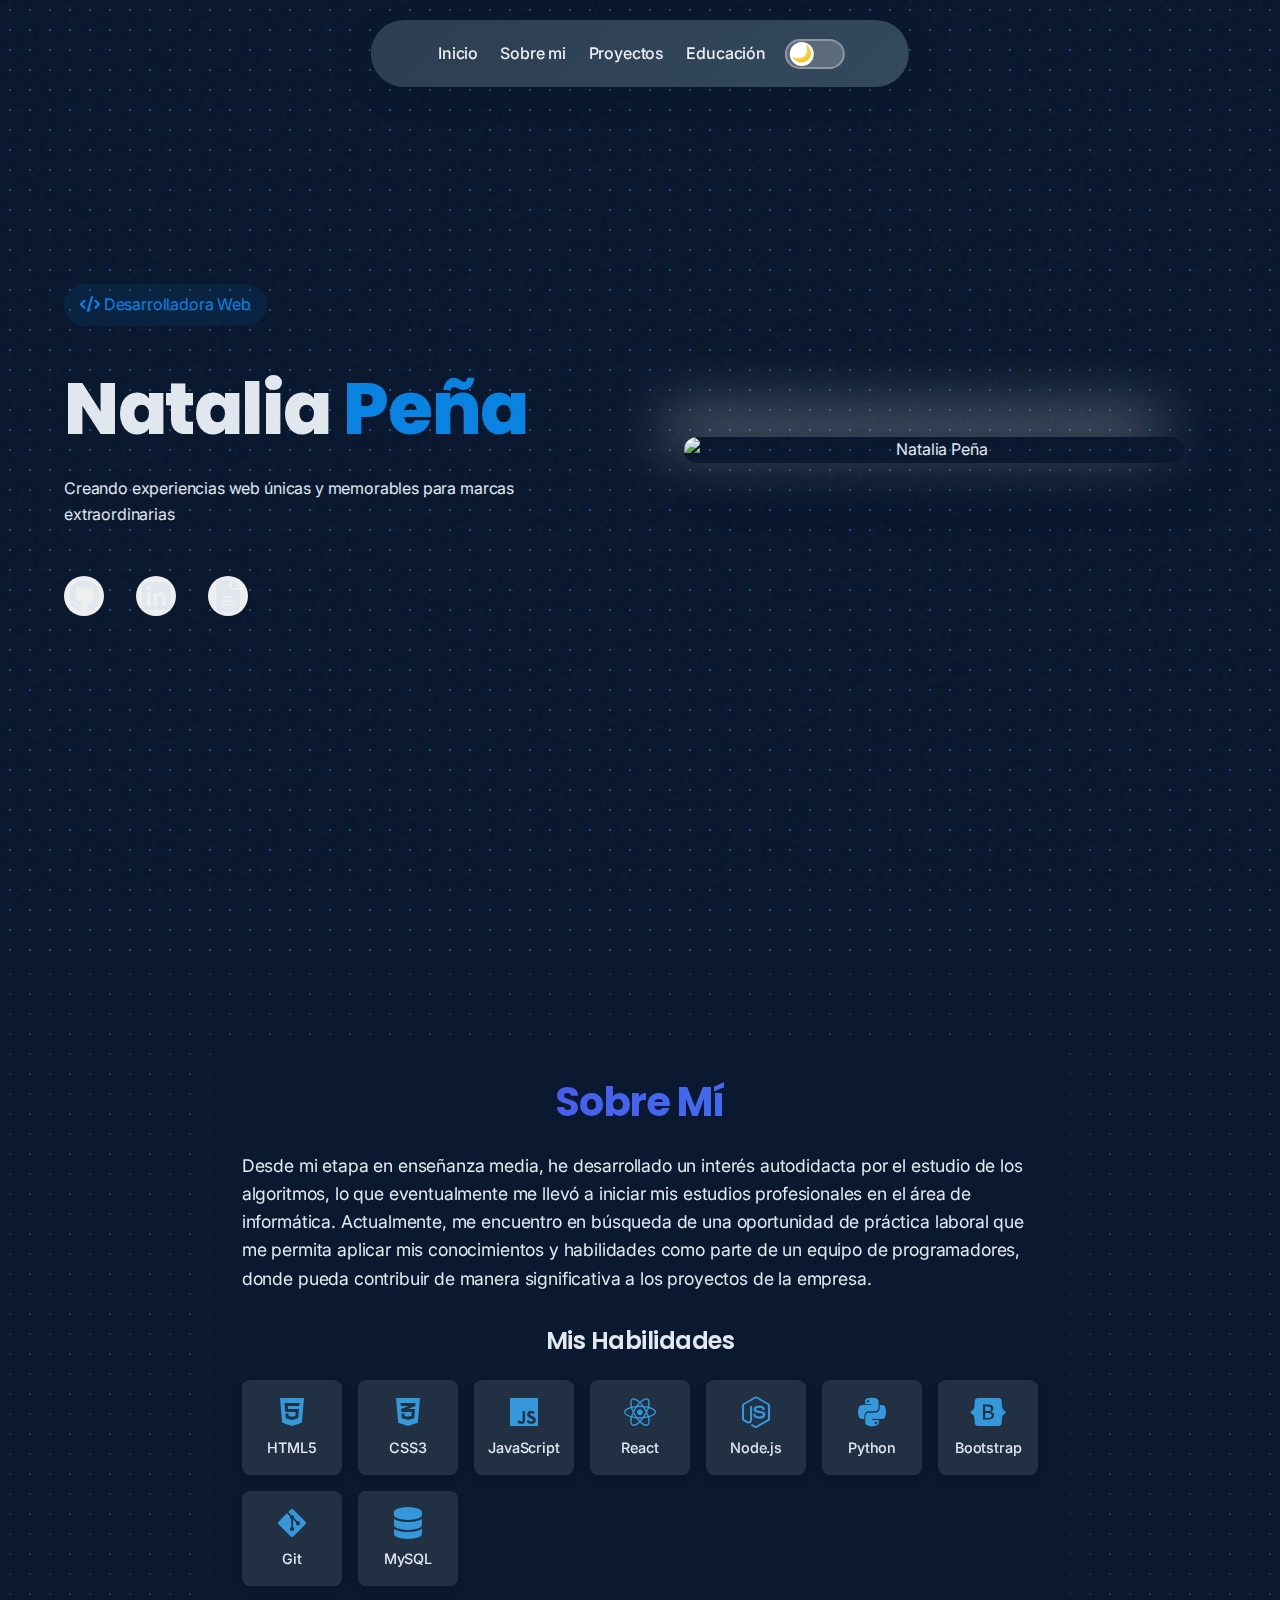
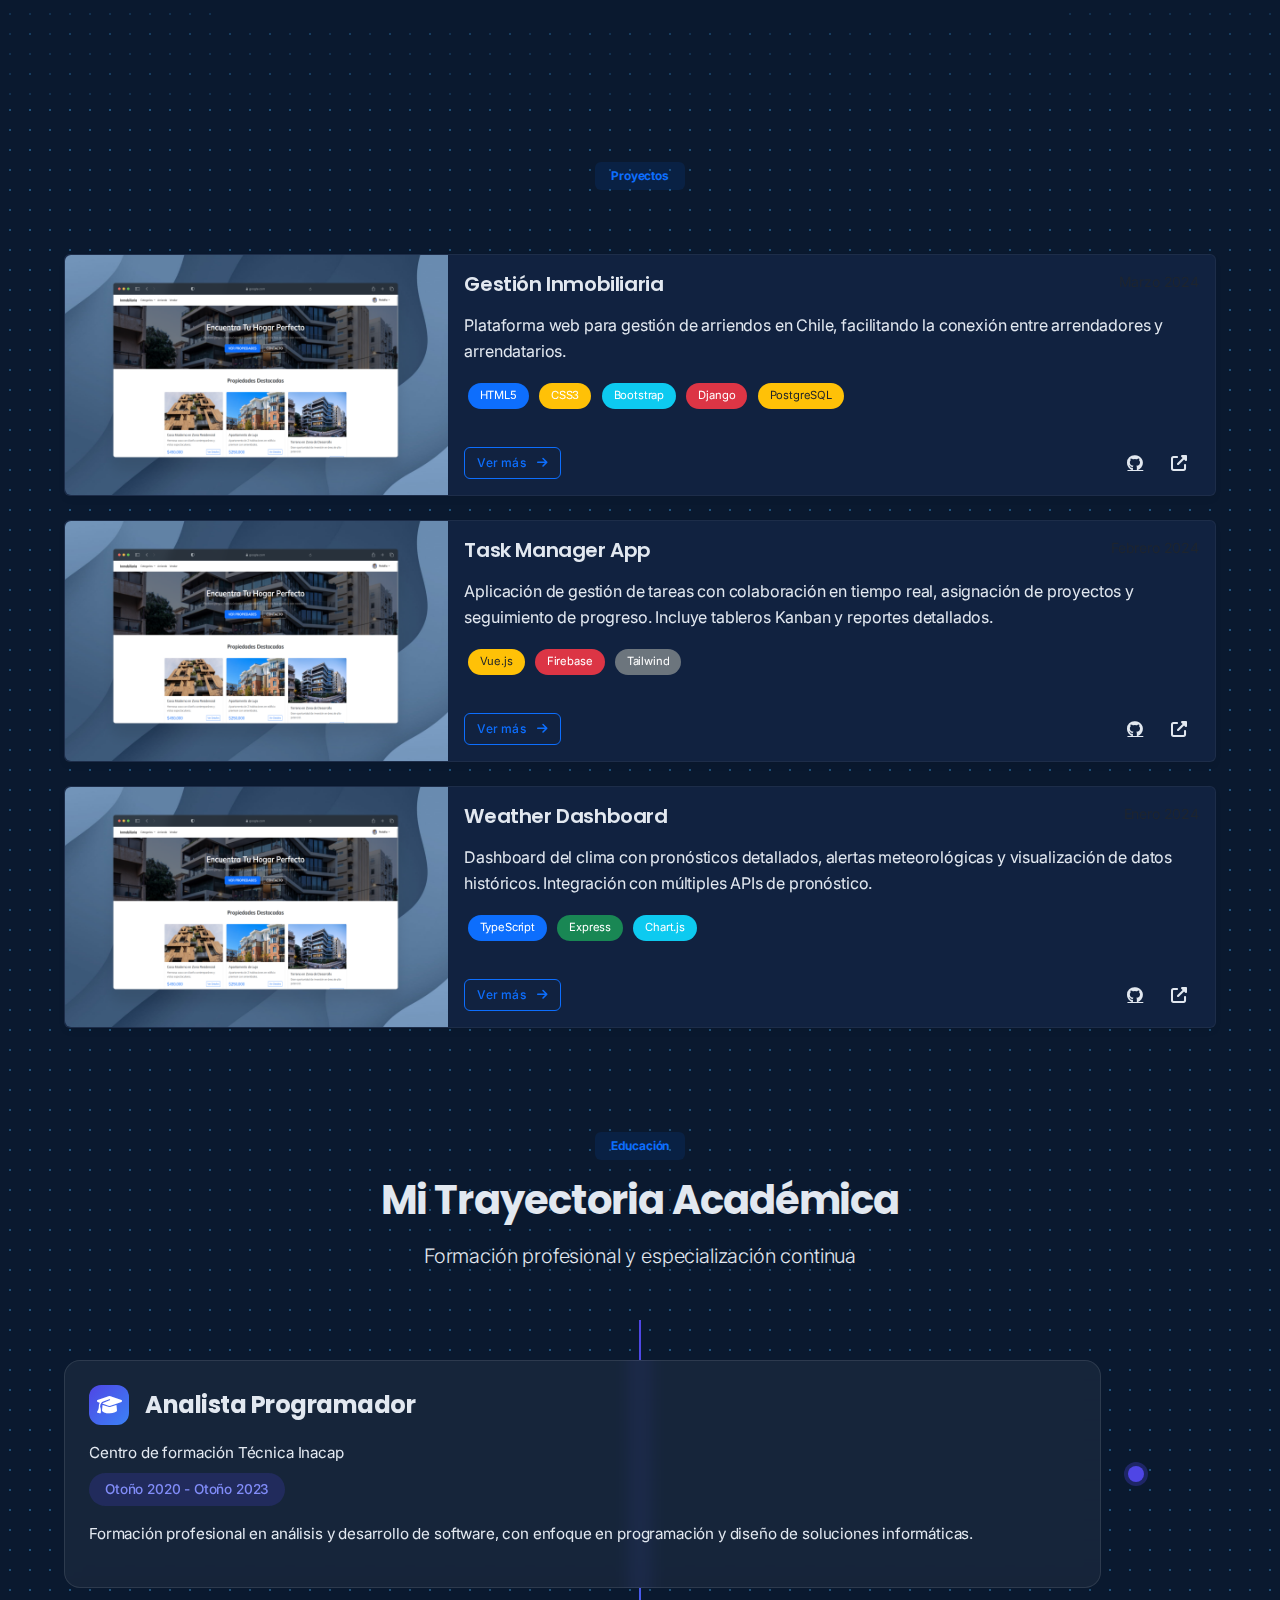
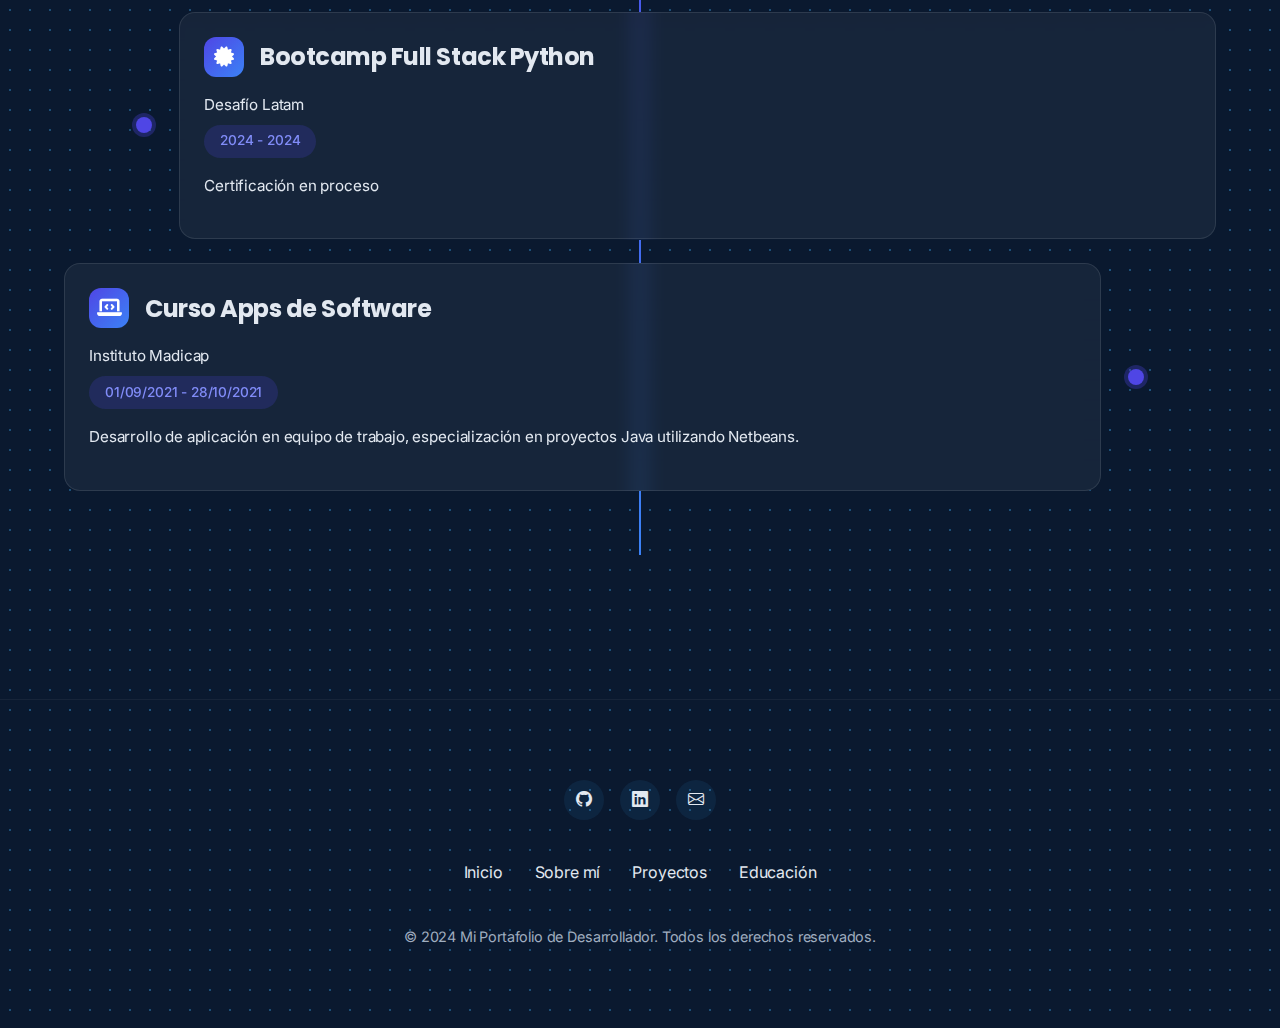
==== index.html @ f28cf413 "cambiando url images para github pages" ====
<!DOCTYPE html>
<html lang="es">

<head>
    <meta charset="UTF-8">
    <meta name="viewport" content="width=device-width, initial-scale=1.0">
    <title>Natalia Peña</title>
    <!-- Bootstrap CSS -->
    <link href="https://cdn.jsdelivr.net/npm/bootstrap@5.3.0/dist/css/bootstrap.min.css" rel="stylesheet">
    <!-- Bootstrap CSS -->
    <link href="https://cdn.jsdelivr.net/npm/bootstrap@5.3.0/dist/css/bootstrap.min.css" rel="stylesheet">
    <!-- Custom Fonts -->
    <link
        href="https://fonts.googleapis.com/css2?family=Mulish:wght@400;600;700&family=Newsreader:wght@600&display=swap"
        rel="stylesheet">
    <!-- Font Awesome -->
    <link href="https://cdnjs.cloudflare.com/ajax/libs/font-awesome/6.4.2/css/all.min.css" rel="stylesheet">
    <!-- Bootstrap icons-->
    <link href="https://cdn.jsdelivr.net/npm/bootstrap-icons@1.5.0/font/bootstrap-icons.css" rel="stylesheet" />
    <!-- Estilos personalizados -->
    <link rel="stylesheet" href="./assets/styles/estilos.css">

</head>

<body class="bg-pattern-1">

    <!-- Desktop Navbar -->
    <nav class="navbar navbar-expand-lg navbar-custom navbar-desktop d-none d-lg-block">
        <div class="container">
            <!-- <a class="navbar-brand" href="#">Mi Portafeeeolio</a> -->
            <button class="navbar-toggler" type="button" data-bs-toggle="collapse" data-bs-target="#navbarNav">
                <span class="navbar-toggler-icon"></span>
            </button>
            <div class="collapse navbar-collapse" id="navbarNav">
                <ul class="navbar-nav me-auto">
                    <li class="nav-item">
                        <a class="nav-link" href="#home">Inicio</a>
                    </li>
                    <li class="nav-item">
                        <a class="nav-link" href="#about">Sobre mi</a>
                    </li>
                    <li class="nav-item">
                        <a class="nav-link" href="#proyectos">Proyectos</a>
                    </li>
                    <li class="nav-item">
                        <a class="nav-link" href="#educacion">Educación</a>
                    </li>
                </ul>
                <label class="switch">
                    <input id="themeToggle" type="checkbox">
                    <span class="slider"></span>
                </label>
            </div>
        </div>
    </nav>

    <!-- Mobile Navbar -->
    <nav class="navbar navbar-expand-lg navbar-custom navbar-mobile d-block d-lg-none fixed-top">
        <div class="container">
            <!-- <a class="navbar-brand " href="#">gati</a> -->
            <button class="navbar-toggler" type="button" data-bs-toggle="collapse" data-bs-target="#mobileNavbarNav">
                <span class="navbar-toggler-icon"></span>
            </button>
            <div class="collapse navbar-collapse" id="mobileNavbarNav">
                <ul class="navbar-nav">
                    <li class="nav-item">
                        <a class="nav-link" href="#home">Inicio</a>
                    </li>
                    <li class="nav-item">
                        <a class="nav-link" href="#about">Sobre mi</a>
                    </li>
                    <li class="nav-item">
                        <a class="nav-link" href="#proyectos">Proyectos</a>
                    </li>
                    <li class="nav-item">
                        <a class="nav-link" href="#educacion">Educación</a>
                    </li>
                </ul>
                <label class="switch">
                    <input id="mobileThemeToggle" type="checkbox">
                    <span class="slider"></span>
                </label>
            </div>
        </div>
    </nav>

    <!-- Main Content -->
    <!-- <div class="container pt-5"> -->
    <!-- hero section -->
    <section id="home" class="hero-section-desktop d-none d-lg-flex py-section">
        <div class="container px-consistent">
            <div class="row align-items-center">
                <div class="col-lg-6">
                    <div class="content-wrapper-desktop">
                        <span class="hero-badge">
                            <i class="fas fa-code"></i> Desarrolladora Web
                        </span>
                        <h1 class="hero-title-desktop">
                            Natalia <span class="highlight-text">Peña</span>
                        </h1>
                        <p class="hero-subtitle-desktop">
                            Creando experiencias web únicas y memorables para marcas extraordinarias
                        </p>
                        <div class="social-icons-desktop">
                            <a href="https://github.com/StudentNPD" target="_blank" class="social-icon-desktop "
                                title="GitHub">
                                <i class="fab fa-github"></i>
                            </a>
                            <a href="https://www.linkedin.com/in/nataliapenadiaz/" target="_blank"
                                class="social-icon-desktop" title="LinkedIn">
                                <i class="fab fa-linkedin"></i>
                            </a>
                            <a href="#" class="social-icon-desktop" title="Descargar CV">
                                <i class="fas fa-file-alt"></i>
                            </a>
                        </div>
                    </div>
                </div>
                <div class="col-lg-6">
                    <div class="profile-container-desktop text-center">
                        <img src="assets/img/20230111_152626.JPG" alt="Natalia Peña" class="hero-image-desktop">
                    </div>
                </div>
            </div>
        </div>
    </section>

    <!-- Mobile Version -->
    <section id="home" class="hero-section-mobile d-md-none">
        <div class="container">
            <div class="row align-items-center">
                <div class="col-12">
                    <div class="profile-container-mobile">
                        <img src="/assets/img/20230111_152626.jpg" alt="Natalia Peña" class="hero-image-mobile">
                    </div>
                </div>
                <div class="col-12">
                    <div class="mobile-content">
                        <span class="hero-badge">
                            <i class="fas fa-code"></i> Desarrolladora Web
                        </span>
                        <h1 class="hero-title-mobile">Natalia Peña</h1>
                        <p class="hero-subtitle-mobile">Creando experiencias web únicas</p>
                        <div class="social-icons-mobile">
                            <a href="#" class="social-icon-mobile">
                                <i class="fab fa-github"></i>
                            </a>
                            <a href="#" class="social-icon-mobile">
                                <i class="fab fa-linkedin"></i>
                            </a>
                            <a href="#" class="social-icon-mobile">
                                <i class="fab fa-twitter"></i>
                            </a>
                            <a href="#" class="social-icon-mobile">
                                <i class="fas fa-download"></i>
                            </a>
                        </div>
                    </div>
                </div>

            </div>
        </div>
    </section>

    <!-- Section about -->
    <section id="about" class="about-section bg-pattern-1">
        <div class="container">
            <div class="row justify-content-center">
                <div class="col-lg-10">
                    <div class="about-card">
                        <h2 class="about-title">Sobre Mí</h2>
                        <p class="about-text">
                            Desde mi etapa en enseñanza media, he desarrollado un interés autodidacta por el estudio de
                            los algoritmos, lo que
                            eventualmente me llevó a iniciar mis estudios profesionales en el área de informática.
                            Actualmente, me encuentro en
                            búsqueda de una oportunidad de práctica laboral que me permita aplicar mis conocimientos y
                            habilidades como parte de un
                            equipo de programadores, donde pueda contribuir de manera significativa a los proyectos de
                            la empresa.
                        </p>

                        <h4 class="skills-title">Mis Habilidades</h4>
                        <div class="skills-grid">
                            <div class="skill-badge">
                                <i class="fab fa-html5"></i>
                                <span>HTML5</span>
                            </div>
                            <div class="skill-badge">
                                <i class="fab fa-css3-alt"></i>
                                <span>CSS3</span>
                            </div>
                            <div class="skill-badge">
                                <i class="fab fa-js"></i>
                                <span>JavaScript</span>
                            </div>
                            <div class="skill-badge">
                                <i class="fab fa-react"></i>
                                <span>React</span>
                            </div>
                            <div class="skill-badge">
                                <i class="fab fa-node-js"></i>
                                <span>Node.js</span>
                            </div>
                            <div class="skill-badge">
                                <i class="fab fa-python"></i>
                                <span>Python</span>
                            </div>
                            <div class="skill-badge">
                                <i class="fab fa-bootstrap"></i>
                                <span>Bootstrap</span>
                            </div>
                            <div class="skill-badge">
                                <i class="fab fa-git-alt"></i>
                                <span>Git</span>
                            </div>
                            <div class="skill-badge">
                                <i class="fas fa-database"></i>
                                <span>MySQL</span>
                            </div>
                        </div>
                    </div>
                </div>
            </div>
        </div>
    </section>





    <!-- Seccion cards de proyectos -->
    <div id="proyectos" class="container mt-5">
        <!-- Header with Search -->
        <div class="text-center mb-5">
            <span class="badge bg-primary bg-opacity-10 text-primary px-3 py-2 mb-3">Proyectos</span>
            <!-- <h2 class="display-6 fw-bold mb-3">Proyectos</h2> -->
            <!-- <p class="lead text-gray-300 mb-0">Formación profesional y especialización continua</p> -->
        </div>


        <!-- Projects List -->
        <div class="row">
            <!-- Project Card 1 -->
            <div class="col-12">
                <div class="card project-card">
                    <div class="row g-0">
                        <div class="col-md-4">
                            <div class="image-container">
                                <img src="/assets/img/203.png" class="project-image w-100" alt="E-Commerce Platform">
                            </div>
                        </div>
                        <div class="col-md-8">
                            <div class="card-body d-flex flex-column h-100">
                                <div class="d-flex justify-content-between align-items-start mb-2">
                                    <h5 class="card-title">Gestión Inmobiliaria</h5>
                                    <span class="text-muted small">Marzo 2024</span>
                                </div>
                                <p class="card-text">Plataforma web para gestión de arriendos en Chile, facilitando la
                                    conexión entre arrendadores y arrendatarios.</p>
                                <div class="mb-3">
                                    <span class="tech-badge bg-primary text-white">HTML5</span>
                                    <span class="tech-badge bg-warning text-white">CSS3</span>
                                    <span class="tech-badge bg-info text-white">Bootstrap</span>

                                    <!-- Backend -->
                                    <span class="tech-badge bg-danger text-white">Django</span>

                                    <!-- Database -->
                                    <span class="tech-badge bg-warning text-dark">PostgreSQL</span>
                                </div>
                                <div class="mt-auto d-flex justify-content-between align-items-center">
                                    <button class="btn btn-outline-primary" data-bs-toggle="modal"
                                        data-bs-target="#projectModal1" onclick="openModal()">
                                        Ver más <i class="fas fa-arrow-right ms-2"></i>
                                    </button>
                                    <div class="project-links">
                                        <a href="#"><i class="fab fa-github"></i></a>
                                        <a href="#"><i class="fas fa-external-link-alt"></i></a>
                                    </div>
                                </div>
                            </div>
                        </div>
                    </div>
                </div>
            </div>

            <!-- Project Card 2 -->
            <div class="col-12">
                <div class="card project-card">
                    <div class="row g-0">
                        <div class="col-md-4">
                            <div class="image-container">
                                <img src="/assets/img/203.png" class="project-image w-100" alt="Task Manager">
                            </div>
                        </div>
                        <div class="col-md-8">
                            <div class="card-body d-flex flex-column h-100">
                                <div class="d-flex justify-content-between align-items-start mb-2">
                                    <h5 class="card-title">Task Manager App</h5>
                                    <span class="text-muted small">Febrero 2024</span>
                                </div>
                                <p class="card-text">Aplicación de gestión de tareas con colaboración en tiempo
                                    real,
                                    asignación de proyectos y seguimiento de progreso. Incluye tableros Kanban y
                                    reportes detallados.</p>
                                <div class="mb-3">
                                    <span class="tech-badge bg-warning text-dark">Vue.js</span>
                                    <span class="tech-badge bg-danger text-white">Firebase</span>
                                    <span class="tech-badge bg-secondary text-white">Tailwind</span>
                                </div>
                                <div class="mt-auto d-flex justify-content-between align-items-center">
                                    <button class="btn btn-outline-primary" data-bs-toggle="modal"
                                        data-bs-target="#projectModal1" onclick="openModal()">
                                        Ver más <i class="fas fa-arrow-right ms-2"></i>
                                    </button>
                                    <div class="project-links">
                                        <a href="#"><i class="fab fa-github"></i></a>
                                        <a href="#"><i class="fas fa-external-link-alt"></i></a>
                                    </div>
                                </div>
                            </div>
                        </div>
                    </div>
                </div>
            </div>

            <!-- Project Card 3 -->
            <div class="col-12">
                <div class="card project-card">
                    <div class="row g-0">
                        <div class="col-md-4">
                            <div class="image-container">
                                <img src="/assets/img/203.png" class="project-image w-100" alt="Weather Dashboard">
                            </div>
                        </div>
                        <div class="col-md-8">
                            <div class="card-body d-flex flex-column h-100">
                                <div class="d-flex justify-content-between align-items-start mb-2">
                                    <h5 class="card-title">Weather Dashboard</h5>
                                    <span class="text-muted small">Enero 2024</span>
                                </div>
                                <p class="card-text">Dashboard del clima con pronósticos detallados, alertas
                                    meteorológicas y visualización de datos históricos. Integración con
                                    múltiples APIs
                                    de pronóstico.</p>
                                <div class="mb-3">
                                    <span class="tech-badge bg-primary text-white">TypeScript</span>
                                    <span class="tech-badge bg-success text-white">Express</span>
                                    <span class="tech-badge bg-info text-white">Chart.js</span>
                                </div>
                                <div class="mt-auto d-flex justify-content-between align-items-center">
                                    <button class="btn btn-outline-primary" data-bs-toggle="modal"
                                        data-bs-target="#projectModal1" onclick="openModal()">
                                        Ver más <i class=" fas fa-arrow-right ms-2"></i>
                                    </button>
                                    <!-- <button class="btn btn-primary" onclick="openModal()">Abrir Proyecto</button> -->
                                    <div class="project-links">
                                        <a href="#"><i class="fab fa-github"></i></a>
                                        <a href="#"><i class="fas fa-external-link-alt"></i></a>
                                    </div>
                                </div>
                            </div>
                        </div>
                    </div>
                </div>
            </div>
        </div>

        <!-- Modales -->
        <div class="elegant-modal" id="elegantModal">
            <div class="modal-content">
                <button type="button" class="btn-close" onclick="closeModal()"></button>
                <h5 class="modal-title">E-Commerce Platform</h5>

                <div class="row g-4">
                    <div class="col-md-6">
                        <div id="projectCarousel" class="carousel slide" data-bs-ride="carousel">
                            <div class="carousel-inner">
                                <div class="carousel-item active">
                                    <img src="/assets/img/Browsers.png" class="d-block w-100" alt="Screenshot 1">
                                </div>
                                <div class="carousel-item">
                                    <img src="/assets/img/203.png" class="d-block w-100" alt="Screenshot 2">
                                </div>
                                <div class="carousel-item">
                                    <img src="/assets/img/203.png" class="d-block w-100" alt="Screenshot 3">
                                </div>
                            </div>
                            <button class="carousel-control-prev" type="button" data-bs-target="#projectCarousel"
                                data-bs-slide="prev">
                                <span class="carousel-control-prev-icon"></span>
                            </button>
                            <button class="carousel-control-next" type="button" data-bs-target="#projectCarousel"
                                data-bs-slide="next">
                                <span class="carousel-control-next-icon"></span>
                            </button>
                            <div class="carousel-indicators">
                                <button type="button" data-bs-target="#projectCarousel" data-bs-slide-to="0"
                                    class="active"></button>
                                <button type="button" data-bs-target="#projectCarousel" data-bs-slide-to="1"></button>
                                <button type="button" data-bs-target="#projectCarousel" data-bs-slide-to="2"></button>
                            </div>
                        </div>
                    </div>

                    <div class="col-md-6">
                        <p class="mb-3" style="font-size: 0.875rem;">
                            Plataforma web para gestión de arriendos en Chile, facilitando la conexión entre
                            arrendadores y arrendatarios.
                        </p>

                        <h6 class="fw-bold mb-2" style="font-size: 0.875rem;">Características</h6>
                        <ul class="feature-list">
                            <li><i class="fas fa-check-circle"></i> Sistema de autenticación de usuarios</li>
                            <li><i class="fas fa-check-circle"></i> Publicación y gestión de propiedades</li>
                            <li><i class="fas fa-check-circle"></i> Sistema de búsqueda avanzada</li>
                            <!-- <li><i class="fas fa-check-circle"></i> Integración con pasarela de pagos</li>
                            <li><i class="fas fa-check-circle"></i> Sistema de notificaciones</li> -->
                        </ul>

                        <div class="d-flex flex-wrap mt-3">
                            <span class="tech-badge bg-primary text-white">HTML5</span>
                            <span class="tech-badge bg-warning text-white">CSS3</span>
                            <span class="tech-badge bg-info text-white">Bootstrap</span>

                            <!-- Backend -->
                            <span class="tech-badge bg-danger text-white">Django</span>

                            <!-- Database -->
                            <span class="tech-badge bg-warning text-dark">PostgreSQL</span>
                        </div>

                    </div>
                </div>

                <div class="modal-actions">
                    <a href="#" class="btn btn-outline-dark">
                        <i class="fab fa-github me-1"></i>Ver Código
                    </a>
                    <a href="#" class="btn btn-primary">
                        <i class="fas fa-external-link-alt me-1"></i>Demo en Vivo
                    </a>
                </div>
            </div>
        </div>

        <!-- Modal Proyecto 2 -->
        <div class="modal fade" id="projectModal2" tabindex="-1" aria-hidden="true">
            <!-- Similar estructura al Modal 1, pero con contenido específico del proyecto 2 -->
        </div>

        <!-- Modal Proyecto 3 -->
        <div class="modal fade" id="projectModal3" tabindex="-1" aria-hidden="true">
            <!-- Similar estructura al Modal 1, pero con contenido específico del proyecto 3 -->
        </div>
    </div>


    <section id="educacion" class="education-section">
        <div class="container">
            <div class="text-center mb-5">
                <span class="badge bg-primary bg-opacity-10 text-primary px-3 py-2 mb-3">Educación</span>
                <h2 class="display-6 fw-bold mb-3">Mi Trayectoria Académica</h2>
                <p class="lead text-gray-300 mb-0">Formación profesional y especialización continua</p>
            </div>

            <div class="timeline-container">
                <div class="timeline-line"></div>

                <div class="education-card left">
                    <div class="d-flex align-items-center mb-3">
                        <div class="education-icon">
                            <i class="fas fa-graduation-cap"></i>
                        </div>
                        <h4 class="mb-0 fw-bold">Analista Programador</h4>
                    </div>
                    <p class="institution">Centro de formación Técnica Inacap</p>
                    <div class="education-period">Otoño 2020 - Otoño 2023</div>
                    <p class="education-description">
                        Formación profesional en análisis y desarrollo de software, con enfoque en programación y diseño
                        de soluciones
                        informáticas.
                    </p>
                </div>

                <div class="education-card right">
                    <div class="d-flex align-items-center mb-3">
                        <div class="education-icon">
                            <i class="fas fa-certificate"></i>
                        </div>
                        <h4 class="mb-0 fw-bold">Bootcamp Full Stack Python</h4>
                    </div>
                    <p class="institution">Desafío Latam</p>
                    <div class="education-period">2024 - 2024</div>
                    <p class="education-description">
                        Certificación en proceso
                    </p>
                </div>

                <div class="education-card left">
                    <div class="d-flex align-items-center mb-3">
                        <div class="education-icon">
                            <i class="fas fa-laptop-code"></i>
                        </div>
                        <h4 class="mb-0 fw-bold">Curso Apps de Software</h4>
                    </div>
                    <p class="institution">Instituto Madicap</p>
                    <div class="education-period">01/09/2021 - 28/10/2021</div>
                    <p class="education-description">
                        Desarrollo de aplicación en equipo de trabajo, especialización en proyectos Java utilizando
                        Netbeans.
                    </p>
                </div>
            </div>
        </div>
    </section>

    </div>
    <footer class="footer">
        <div class="container">
            <div class="footer-content">
                <div class="footer-social">
                    <a href="https://github.com/StudentNPD" target="_blank" class="footer-social-link">
                        <i class="bi bi-github"></i>
                    </a>
                    <a href="https://www.linkedin.com/in/nataliapenadiaz/" target="_blank" class="footer-social-link">
                        <i class="bi bi-linkedin"></i>
                    </a>
                    <a href="mailto:nataliapenadiaz.569@gmail.com" class="footer-social-link">
                        <i class="bi bi-envelope"></i>
                    </a>

                </div>

                <div class="footer-links">
                    <a href="#home" class="footer-link">Inicio</a>
                    <a href="#about" class="footer-link">Sobre mí</a>
                    <a href="#proyectos" class="footer-link">Proyectos</a>
                    <a href="#educacion" class="footer-link">Educación</a>
                </div>

                <div class="footer-copyright">
                    © 2024 Mi Portafolio de Desarrollador. Todos los derechos reservados.
                </div>
            </div>
        </div>
    </footer>

    <!-- Bootstrap JS -->
    <script src="https://cdn.jsdelivr.net/npm/bootstrap@5.3.0/dist/js/bootstrap.bundle.min.js"></script>

    <script>
        function openModal() {
            document.getElementById('elegantModal').classList.add('show');
            document.body.style.overflow = 'hidden';
        }

        function closeModal() {
            document.getElementById('elegantModal').classList.remove('show');
            document.body.style.overflow = 'auto';
        }

        document.getElementById('elegantModal').addEventListener('click', function (e) {
            if (e.target === this) {
                closeModal();
            }
        });

        document.addEventListener('keydown', function (e) {
            if (e.key === 'Escape' && document.getElementById('elegantModal').classList.contains('show')) {
                closeModal();
            }
        });


        // Función para establecer el tema
        function setTheme(isDark) {
            if (isDark) {
                document.body.classList.add('dark-mode');
                localStorage.setItem('theme', 'dark');
            } else {
                document.body.classList.remove('dark-mode');
                localStorage.setItem('theme', 'light');
            }
        }

        // Función para alternar el tema
        function toggleTheme() {
            const isDark = !document.body.classList.contains('dark-mode');
            setTheme(isDark);
        }

        // Inicializar el tema cuando se carga la página
        document.addEventListener('DOMContentLoaded', () => {
            // Obtener el tema guardado o usar oscuro por defecto
            const savedTheme = localStorage.getItem('theme') || 'dark';

            // Establecer el tema inicial
            setTheme(savedTheme === 'dark');

            // Actualizar el estado del switch
            const themeSwitch = document.querySelector('.switch input');
            if (themeSwitch) {
                themeSwitch.checked = savedTheme !== 'dark';

                // Agregar el evento de cambio
                themeSwitch.addEventListener('change', toggleTheme);
            }
        });
    </script>

</body>

</html>
---- assets/styles/estilos.css ----
@import url("https://fonts.googleapis.com/css2?family=Poppins:wght@300;400;500;600;700&family=Inter:wght@300;400;500;600;700&display=swap");

:root {
  --primary-color: #3498db;
  --secondary-color: #2ecc71;
  /* Modo Claro */
  --light-bg: #f8f9fa;
  --light-card: #ffffff;
  --light-text: #2d3748;
  --light-text-secondary: #4a5568;

  /* Modo Oscuro */
  --dark-bg: #0a192f;
  --dark-card: #112240;
  --dark-text: #e2e8f0;
  --dark-text-secondary: #a0aec0;

  /* Tipografía */
  --font-primary: "Poppins", sans-serif;
  --font-secondary: "Inter", sans-serif;
}

/* Global Styles */
body {
  background-color: var(--light-bg);
  color: var(--light-text);
  transition: background-color 0.3s ease, color 0.3s ease;
  font-family: var(--font-secondary);
  font-weight: 400;
  line-height: 1.6;
  letter-spacing: -0.01em;
}

/* Tipografía */
h1,
h2,
h3,
h4,
h5,
h6 {
  font-family: var(--font-primary);
  font-weight: 600;
  letter-spacing: -0.02em;
  line-height: 1.3;
}

/* Light Mode Defaults */
.card {
  background-color: var(--light-card);
  border: 1px solid rgba(0, 0, 0, 0.05);
  box-shadow: 0 4px 6px rgba(0, 0, 0, 0.05);
}

/* Dark Mode Styles */
body.dark-mode {
  background-color: var(--dark-bg);
  color: var(--dark-text);
}

.dark-mode .card {
  background-color: var(--dark-card);
  border-color: rgba(255, 255, 255, 0.05);
}

.dark-mode a {
  color: var(--dark-text);
}

.dark-mode .navbar-brand {
  color: rgba(255, 255, 255, 0.9);
}

/* Navbar Base Styles */
.navbar-custom {
  transition: all 0.3s ease;
  backdrop-filter: blur(10px);
  -webkit-backdrop-filter: blur(10px);
}

/* Desktop Navbar */
.navbar-desktop {
  background: var(--gradient);
  /* width: calc(100% - 40px); */
  max-width: 1200px;
  /* Propuesta de margin abajo */
  /* margin: 634px auto; */
  margin: 20px auto;
  border-radius: 50px;
  position: fixed;
  left: 50%;
  transform: translateX(-50%);
  z-index: 1050;
  box-shadow: 0 8px 32px rgba(0, 0, 0, 0.1);
  padding: 0.8rem 2rem;
}

/* Mobile Navbar */
.navbar-mobile {
  background: var(--gradient);
  width: 100%;
  padding: 1rem;
  box-shadow: 0 2px 10px rgba(0, 0, 0, 0.1);
}

/* Navbar Links */
.navbar-custom .nav-link {
  /* color: rgba(255, 255, 255, 0.9) !important; */
  font-weight: 500;
  padding: 0.5rem 1.2rem;
  border-radius: 25px;
  transition: all 0.3s ease;
  margin: 0 0.2rem;
  position: relative;
}

.dark-mode .navbar-custom .nav-link {
  color: rgba(255, 255, 255, 0.9);
}

.navbar-custom .nav-link:hover,
.navbar-custom .nav-link.active {
  color: #ffffff !important;
  background: rgba(255, 255, 255, 0.15);
  transform: translateY(-2px);
}

/* Theme Toggle Switch */
.switch {
  position: relative;
  display: inline-block;
  width: 60px;
  height: 30px;
  margin: 0 0.5rem;
}

.switch input {
  opacity: 0;
  width: 0;
  height: 0;
}

.slider {
  position: absolute;
  cursor: pointer;
  top: 0;
  left: 0;
  right: 0;
  bottom: 0;
  background-color: rgba(255, 255, 255, 0.2);
  transition: 0.4s;
  border-radius: 34px;
  border: 2px solid rgba(255, 255, 255, 0.3);
}

.slider:before {
  position: absolute;
  content: "🌙";
  display: flex;
  align-items: center;
  justify-content: center;
  height: 24px;
  width: 24px;
  left: 3px;
  bottom: 1px;
  background-color: white;
  transition: 0.4s;
  border-radius: 50%;
}

input:checked + .slider:before {
  content: "🌞";
}

input:checked + .slider {
  background-color: rgba(0, 0, 0, 0.2);
}

input:checked + .slider:before {
  transform: translateX(29px);
}

/* Mobile Menu */
@media (max-width: 991.98px) {
  .navbar-mobile .navbar-collapse {
    background: rgba(255, 255, 255, 0.1);
    backdrop-filter: blur(10px);
    margin-top: 1rem;
    padding: 1rem;
    border-radius: 15px;
    border: 1px solid rgba(255, 255, 255, 0.1);
  }

  .navbar-mobile .nav-link {
    text-align: center;
    margin: 0.5rem 0;
  }

  .switch {
    margin: 1rem auto;
    display: block;
  }
}

/* Dark Mode Styles */
.dark-mode .navbar-custom {
  background: linear-gradient(135deg, #2c3e50, #34495e);
}

.dark-mode .navbar-mobile .navbar-collapse {
  background: rgba(0, 0, 0, 0.2);
}

/* Project Cards */
.project-card {
  transition: transform 0.3s ease, box-shadow 0.3s ease;
  margin-bottom: 1.5rem;
  color: var(--light-text);
}

.dark-mode .project-card {
  color: var(--dark-text);
}

.project-image {
  height: 100%;
  object-fit: cover;
  transition: transform 0.3s ease;
  border-radius: 0.375rem 0 0 0.375rem;
}

.project-card:hover {
  transform: translateY(-5px);
  box-shadow: 0 10px 20px rgba(0, 0, 0, 0.1);
}

.project-card:hover .project-image {
  transform: scale(1.05);
}

.image-container {
  overflow: hidden;
  position: relative;
  height: 240px;
}

@media (max-width: 767px) {
  .image-container {
    height: 200px;
  }

  .project-image {
    border-radius: 0.375rem 0.375rem 0 0;
  }
}

.tech-badge {
  font-size: 0.75rem;
  padding: 0.3rem 0.6rem;
  margin-right: 0.4rem;
  margin-bottom: 0.4rem;
  border-radius: 20px;
  display: inline-block;
  transition: transform 0.2s ease;
}

.tech-badge:hover {
  transform: translateY(-2px);
}

.project-links a {
  padding: 0.5rem;
  margin: 0 0.25rem;
  border-radius: 50%;
  transition: all 0.2s ease;
  display: inline-flex;
  align-items: center;
  justify-content: center;
}

.project-links a:hover {
  background-color: rgba(0, 0, 0, 0.1);
  transform: translateY(-2px);
}

.search-container {
  position: relative;
  max-width: 300px;
}

.search-icon {
  position: absolute;
  left: 1rem;
  top: 50%;
  transform: translateY(-50%);
  color: #6c757d;
}

.search-input {
  padding-left: 2.5rem;
  border-radius: 20px;
}

/* Modal Styles */
.elegant-modal {
  display: none;
  position: fixed;
  top: 0;
  left: 0;
  width: 100%;
  height: 100%;
  background-color: rgba(0, 0, 0, 0.4);
  backdrop-filter: blur(3px);
  z-index: 1050;
  opacity: 0;
  transition: opacity 0.2s ease-in-out;
}

.elegant-modal.show {
  display: flex;
  opacity: 1;
}

.modal-content {
  background: #ffffff;
  border: none;
  border-radius: 8px;
  box-shadow: 0 4px 15px rgba(0, 0, 0, 0.1);
  transform: scale(0.8);
  transition: transform 0.2s ease-in-out;
  max-width: 90%;
  width: 800px;
  margin: auto;
  position: relative;
  padding: 1.5rem;
  color: var(--light-text);
}

.dark-mode .modal-content {
  background-color: var(--dark-card);
  color: var(--dark-text);
}

.elegant-modal.show .modal-content {
  transform: scale(1);
}

@media screen and (min-width: 1024px) {
  .elegant-modal.show .modal-content {
    transform: scale(1.7);
  }
}

.btn-close {
  position: absolute;
  right: 1rem;
  top: 1rem;
  width: 20px;
  height: 20px;
  opacity: 0.5;
  background: none;
  border: none;
  padding: 0;
  cursor: pointer;
  transition: opacity 0.2s ease;
  z-index: 10;
}

.btn-close:hover {
  opacity: 0.8;
}

.btn-close::before,
.btn-close::after {
  content: "";
  position: absolute;
  width: 1px;
  height: 14px;
  background-color: #2d3748;
  top: 50%;
  left: 50%;
}

.btn-close::before {
  transform: translate(-50%, -50%) rotate(45deg);
}

.btn-close::after {
  transform: translate(-50%, -50%) rotate(-45deg);
}

.modal-title {
  font-size: 1.1rem;
  font-weight: 600;
  color: inherit;
  margin-bottom: 1.5rem;
}

.carousel {
  border-radius: 8px;
  overflow: hidden;
  margin-bottom: 1.5rem;
}

.carousel-item img {
  height: 300px;
  object-fit: cover;
  border-radius: 8px;
}

.carousel-control-prev,
.carousel-control-next {
  width: 2.5rem;
  height: 2.5rem;
  background-color: rgba(0, 0, 0, 0.5);
  border-radius: 50%;
  top: 50%;
  transform: translateY(-50%);
}

.carousel-indicators {
  bottom: -2rem;
}

.feature-list {
  list-style: none;
  padding-left: 0;
  margin-bottom: 1rem;
}

.feature-list li {
  padding: 0.4rem 0;
  font-size: 0.875rem;
  color: inherit;
  border-bottom: 1px solid rgba(0, 0, 0, 0.05);
}

.feature-list li:last-child {
  border-bottom: none;
}

.feature-list li i {
  margin-right: 0.5rem;
  color: #3b82f6;
}

.tech-badge {
  font-size: 0.7rem;
  padding: 0.25rem 0.75rem;
  border-radius: 15px;
  margin: 0.2rem;
  display: inline-block;
}

.modal-actions {
  display: flex;
  justify-content: flex-end;
  gap: 0.5rem;
  margin-top: 1rem;
}

.btn {
  padding: 0.35rem 0.75rem;
  border-radius: 6px;
  font-size: 0.75rem;
  font-weight: 500;
  letter-spacing: 0.2px;
}

@media (max-width: 768px) {
  .modal-content {
    width: 95%;
    padding: 1rem;
  }

  .carousel-item img {
    height: 200px;
  }

  .feature-list li {
    font-size: 0.8rem;
  }
}

/* Estilos móviles mejorados */
@media (max-width: 768px) {
  .elegant-modal {
    align-items: flex-end;
  }

  .modal-content {
    /* width: 100%; */
    max-width: 100%;
    /* margin: 0; */
    padding: 1rem;
    /* border-radius: 15px 15px 0 0; */
    max-height: 90vh;
    overflow-y: auto;
    transform: translateY(100%);
  }

  .elegant-modal.show .modal-content {
    transform: translateY(0);
  }

  .modal-title {
    font-size: 1rem;
    margin-bottom: 1rem;
  }

  .carousel {
    margin: -1rem -1rem 1rem -1rem;
    border-radius: 15px 15px 0 0;
  }

  .carousel-item img {
    height: 200px;
  }

  .carousel-control-prev,
  .carousel-control-next {
    width: 2rem;
    height: 2rem;
  }

  .tech-badge {
    font-size: 0.65rem;
    padding: 0.2rem 0.5rem;
    margin: 0.1rem;
  }

  .modal-actions {
    position: sticky;
    bottom: -1rem;
    /* background: white; */
    padding: 1rem;
    margin: 1rem -1rem -1rem -1rem;
    border-top: 1px solid rgba(0, 0, 0, 0.05);
  }

  .btn {
    flex: 1;
    text-align: center;
    padding: 0.5rem;
  }
}

/* Ajustes para pantallas muy pequeñas */
@media (max-width: 360px) {
  .modal-content {
    padding: 0.75rem;
  }

  .carousel-item img {
    height: 180px;
  }

  .feature-list li {
    font-size: 0.75rem;
  }

  .btn {
    font-size: 0.7rem;
    padding: 0.4rem;
  }
}

/* Hero section */
/* Hero Sections Base */
.hero-section-desktop,
.hero-section-mobile {
  min-height: 100vh;
  display: flex;
  align-items: center;
  padding: 2rem 0;
  color: var(--light-text);
}

.dark-mode .hero-section-desktop,
.dark-mode .hero-section-mobile {
  color: var(--dark-text);
}

.content-wrapper-desktop,
.content-wrapper-mobile {
  padding: 2rem 0;
}

.content-wrapper-mobile {
  text-align: center;
}

.hero-badge {
  display: inline-block;
  padding: 0.5rem 1rem;
  background: rgba(9, 132, 227, 0.1);
  color: #0984e3;
  border-radius: 50px;
  font-size: 1rem;
  margin-bottom: 1.5rem;
}

.hero-title-desktop,
.hero-title-mobile {
  font-size: 3.5rem;
  margin: 1rem 0;
  line-height: 1.2;
  color: inherit;
}

.highlight-text {
  color: #0984e3;
}

/* Social Icons */
.social-icons-desktop,
.social-icons-mobile {
  display: flex;
  gap: 2rem;
  margin-top: 3rem;
}

.social-icons-mobile {
  justify-content: center;
  gap: 1rem;
}

.social-icon-desktop,
.social-icon-mobile {
  width: 40px;
  height: 40px;
  background: #f0f0f0;
  border-radius: 50%;
  display: flex;
  align-items: center;
  justify-content: center;
  text-decoration: none;
  color: inherit;
  transition: all 0.3s ease;
}

/* Profile Container */
.profile-container-desktop,
.profile-container-mobile {
  width: 100%;
  height: 100%;
  display: flex;
  justify-content: center;
  align-items: center;
}

.hero-image-desktop,
.hero-image-mobile {
  max-width: 80%;
  height: auto;
  border-radius: 20px;
}

/* Desktop Specific Styles */
@media (min-width: 992px) {
  .hero-section-desktop {
    padding: 4rem 0;
  }

  .hero-title-desktop {
    font-size: 4.5rem;
    font-weight: 800;
    color: inherit;
    margin-bottom: 1.5rem;
  }

  .profile-container-desktop {
    position: relative;
    padding: 2rem;
  }

  .hero-image-desktop {
    width: 100%;
    max-width: 500px;
    border-radius: 30px;
    box-shadow: 20px 20px 60px rgba(0, 0, 0, 0.1),
      -20px -20px 60px rgba(255, 255, 255, 0.5);
    transition: all 0.5s ease;
  }

  .hero-image-desktop:hover {
    transform: translateY(-15px) rotate(2deg);
    box-shadow: 25px 25px 70px rgba(0, 0, 0, 0.15),
      -25px -25px 70px rgba(255, 255, 255, 0.6);
  }

  .social-icon-desktop {
    font-size: 2rem;
    color: inherit;
    position: relative;
  }

  .social-icon-desktop::after {
    content: "";
    position: absolute;
    width: 100%;
    height: 2px;
    background: #0984e3;
    bottom: -5px;
    left: 0;
    transform: scaleX(0);
    transition: transform 0.3s ease;
  }

  .social-icon-desktop:hover {
    color: #0984e3;
    transform: translateY(-3px);
  }

  .social-icon-desktop:hover::after {
    transform: scaleX(1);
  }

  .content-wrapper-desktop {
    max-width: 600px;
  }

  .d-lg-flex {
    display: flex;
  }

  .d-lg-none {
    display: none;
  }
}

/* About Section */
.about-card {
  backdrop-filter: blur(10px);
  border-radius: 24px;
  padding: 2.5rem;
  transition: all 0.3s ease;
  position: relative;
  overflow: hidden;
}

.about-title {
  font-size: 2.5rem;
  font-weight: 700;
  margin-bottom: 1.5rem;
  background: linear-gradient(135deg, #4f46e5, #3b82f6);
  -webkit-background-clip: text;
  -webkit-text-fill-color: transparent;
}

.about-text {
  font-size: 1.1rem;
  line-height: 1.8;
  color: var(--light-text);
  margin-bottom: 2rem;
}

.dark-mode .about-text {
  color: var(--dark-text);
}
.dark-mode .text-muted {
  color: var(--dark-text);
}

.skills-title {
  font-size: 1.5rem;
  font-weight: 600;
  margin-bottom: 1.5rem;
  color: var(--light-text);
}

.dark-mode .skills-title {
  color: var(--dark-text);
}

.skills-grid {
  display: grid;
  grid-template-columns: repeat(auto-fill, minmax(120px, 1fr));
  gap: 1rem;
}

.skill-badge {
  background: linear-gradient(135deg, #4f46e5, #3b82f6);
  /* color: white; */
  padding: 0.8rem 1rem;
  border-radius: 12px;
  font-size: 0.9rem;
  font-weight: 500;
  text-align: center;
  transition: all 0.3s ease;
  display: flex;
  align-items: center;
  justify-content: center;
  gap: 0.5rem;
  box-shadow: 0 4px 6px rgba(0, 0, 0, 0.1);
}

.skill-badge i {
  font-size: 1rem;
}

.skill-badge:hover {
  transform: translateY(-3px) scale(1.05);
  box-shadow: 0 6px 8px rgba(0, 0, 0, 0.15);
}

/* Education Section */
.education-section {
  padding: 80px 0;
  color: var(--light-text);
}

.dark-mode .education-section {
  color: var(--dark-text);
}

.timeline-container {
  position: relative;
  padding: 40px 0;
}

.timeline-line {
  position: absolute;
  left: 50%;
  transform: translateX(-50%);
  width: 2px;
  height: 100%;
  background: linear-gradient(180deg, #4f46e5 0%, #3b82f6 100%);
  top: 0;
}

.education-card {
  position: relative;
  background: rgba(255, 255, 255, 0.05);
  backdrop-filter: blur(10px);
  border: 1px solid rgba(255, 255, 255, 0.1);
  border-radius: 16px;
  padding: 1.5rem;
  margin-bottom: 2rem;
  transition: all 0.3s ease;
  max-width: 90%;
  color: inherit;
}

.education-card:hover {
  transform: translateY(-5px);
  box-shadow: 0 15px 30px rgba(0, 0, 0, 0.2);
  background: rgba(255, 255, 255, 0.08);
}

.education-card::before {
  content: "";
  position: absolute;
  width: 16px;
  height: 16px;
  background: #4f46e5;
  border-radius: 50%;
  top: 50%;
  box-shadow: 0 0 0 4px rgba(79, 70, 229, 0.3);
}

.education-card.left {
  margin-right: auto;
}

.education-card.right {
  margin-left: auto;
}

.education-card.left::before {
  right: -44px;
  transform: translateY(-50%);
}

.education-card.right::before {
  left: -44px;
  transform: translateY(-50%);
}

.education-icon {
  width: 40px;
  height: 40px;
  background: linear-gradient(135deg, #4f46e5 0%, #3b82f6 100%);
  border-radius: 12px;
  display: flex;
  align-items: center;
  justify-content: center;
  margin-right: 1rem;
}

.education-icon i {
  font-size: 1.25rem;
  color: white;
}

.institution {
  color: var(--light-text);
  font-size: 0.95rem;
  margin-bottom: 0.5rem;
}

.dark-mode .institution {
  color: var(--dark-text);
}

.education-period {
  display: inline-block;
  padding: 0.35rem 1rem;
  border-radius: 20px;
  font-size: 0.85rem;
  font-weight: 500;
  background: rgba(79, 70, 229, 0.2);
  color: #818cf8;
  margin-bottom: 1rem;
}

.education-description {
  color: var(--light-text);
  font-size: 0.95rem;
  line-height: 1.6;
}

.dark-mode .education-description {
  color: var(--dark-text);
}

@media (max-width: 768px) {
  .timeline-line {
    left: 20px;
  }

  .education-card {
    max-width: calc(100% - 50px);
    margin-left: auto !important;
    margin-right: 0 !important;
  }

  .education-card::before {
    left: -34px !important;
  }

  .education-card h4 {
    font-size: 1.1rem;
  }

  .institution {
    font-size: 0.9rem;
  }

  .education-description {
    font-size: 0.9rem;
  }
}

.fotografia {
  padding: 1.1rem;
}

/* Opción 1: Patrón de Dots Mejorado */
.bg-pattern-1 {
  background-color: #f8f9fa;
  background-image: radial-gradient(#3498db6b 1px, transparent 1px),
    radial-gradient(#3498db15 1px, transparent 1px);
  background-size: 20px 20px, 40px 40px;
  background-position: 0 0, 10px 10px;
}

/* Dark Mode */
.dark-mode .bg-pattern-1 {
  background-color: var(--dark-bg);
  background-image: radial-gradient(#3498db30 1px, transparent 1px),
    radial-gradient(#3498db20 1px, transparent 1px);
}

/* Noise Overlay para más textura */
.bg-pattern-1::after {
  content: "";
  position: fixed;
  top: 0;
  left: 0;
  width: 100%;
  height: 100%;
  pointer-events: none;
  background-image: url("data:image/svg+xml,%3Csvg viewBox='0 0 200 200' xmlns='http://www.w3.org/2000/svg'%3E%3Cfilter id='noise'%3E%3CfeTurbulence type='fractalNoise' baseFrequency='0.65' numOctaves='3' stitchTiles='stitch'/%3E%3C/filter%3E%3Crect width='100%' height='100%' filter='url(%23noise)' opacity='0.015'/%3E%3C/svg%3E");
  opacity: 0.5;
}

/* Footer Styles */
.footer {
  /* background: var(--light-card); */
  padding: 3rem 0;
  margin-top: 4rem;
  border-top: 1px solid rgba(0, 0, 0, 0.05);
  transition: background-color 0.3s ease;
}

.dark-mode .footer {
  /* background: var(--dark-card); */
  border-top: 1px solid rgba(255, 255, 255, 0.05);
}

.footer-content {
  display: flex;
  flex-direction: column;
  align-items: center;
  gap: 1.5rem;
}

.footer-social {
  display: flex;
  gap: 1rem;
  margin-bottom: 1rem;
}

.footer-social-link {
  width: 40px;
  height: 40px;
  display: flex;
  align-items: center;
  justify-content: center;
  border-radius: 50%;
  background: rgba(52, 152, 219, 0.1);
  color: var(--primary-color);
  transition: all 0.3s ease;
}

.footer-social-link:hover {
  transform: translateY(-3px);
  background: var(--primary-color);
  color: white;
}

.footer-links {
  display: flex;
  gap: 2rem;
  margin-bottom: 1rem;
}

.footer-link {
  color: var(--light-text);
  text-decoration: none;
  transition: color 0.3s ease;
}

.dark-mode .footer-link {
  color: var(--dark-text);
}

.footer-link:hover {
  color: var(--primary-color);
}

.footer-copyright {
  font-size: 0.9rem;
  color: var(--light-text-secondary);
  text-align: center;
}

.dark-mode .footer-copyright {
  color: var(--dark-text-secondary);
}

@media (max-width: 768px) {
  .footer {
    padding: 2rem 0;
  }

  .footer-links {
    flex-direction: column;
    gap: 1rem;
    text-align: center;
  }
}

:root {
  --section-padding: 5rem;
  --container-padding: 1.5rem;
  --section-margin: 4rem;
  --element-margin: 1.5rem;
}

/* Contenedor principal */
.container {
  padding-left: var(--container-padding);
  padding-right: var(--container-padding);
  max-width: 1200px;
  margin: 0 auto;
}

/* Márgenes consistentes para secciones */
section {
  margin-bottom: var(--section-margin);
  padding-top: var(--section-padding);
  padding-bottom: var(--section-padding);
}

/* Ajustes para la sección hero */
.hero-section-desktop,
.hero-section-mobile {
  padding: var(--section-padding) 0;
  margin-bottom: var(--section-margin);
}

/* Ajustes para la sección about */
.about-section {
  margin-bottom: var(--section-margin);
}

.about-card {
  padding: var(--container-padding);
}

/* Ajustes para los proyectos */
.project-card {
  margin-bottom: var(--element-margin);
}

/* Ajustes para la sección educación */
.education-section {
  margin-bottom: var(--section-margin);
}

.education-card {
  margin-bottom: var(--element-margin);
}

/* Utilidades de espaciado Bootstrap personalizadas */
.my-section {
  margin-top: var(--section-margin) !important;
  margin-bottom: var(--section-margin) !important;
}

.py-section {
  padding-top: var(--section-padding) !important;
  padding-bottom: var(--section-padding) !important;
}

/* Ajustes responsive */
@media (max-width: 768px) {
  :root {
    --section-padding: 3rem;
    --container-padding: 1rem;
    --section-margin: 3rem;
    --element-margin: 1rem;
  }

  .container {
    padding-left: var(--container-padding);
    padding-right: var(--container-padding);
  }
}

/* Clases de utilidad para Bootstrap */
.px-consistent {
  padding-left: var(--container-padding) !important;
  padding-right: var(--container-padding) !important;
}

.mb-consistent {
  margin-bottom: var(--element-margin) !important;
}

/* Footer */
.footer {
  padding-top: var(--section-padding);
  padding-bottom: var(--section-padding);
  margin-top: var(--section-margin);
}

/* About section */
/* Nueva gradiente para about-section que complementa el patrón */

.about-card {
  position: relative;
  z-index: 2;
  padding: 2rem;
  margin: 0 auto;
  max-width: 90%;
}

.about-title {
  /* color: white; */
  margin-bottom: 1.5rem;
  text-align: center;
  font-family: var(--font-primary, "Poppins", sans-serif);
  font-weight: bold;
}

.about-text {
  /* color: rgba(255, 255, 255, 0.9); */
  line-height: 1.6;
  margin-bottom: 2rem;
  font-family: var(--font-secondary, "Inter", sans-serif);
}

.skills-title {
  /* color: white; */
  margin-bottom: 1.5rem;
  text-align: center;
}

.skills-grid {
  display: grid;
  grid-template-columns: repeat(auto-fit, minmax(100px, 1fr));
  gap: 1rem;
  text-align: center;
}

.skill-badge {
  display: flex;
  flex-direction: column;
  align-items: center;
  gap: 0.5rem;
  padding: 1rem;
  background: rgba(255, 255, 255, 0.1);
  border-radius: 8px;
  transition: transform 0.3s, background 0.3s;
}

.skill-badge:hover {
  transform: translateY(-5px);
  background: rgba(255, 255, 255, 0.2);
}

.skill-badge i {
  font-size: 2rem;
  color: var(--primary-color);
}

.skill-badge span {
  /* color: white; */
  font-size: 0.9rem;
}

/* Modo oscuro */

/* }.dark-mode .about-section {
  background: linear-gradient(
    135deg,
    rgba(41, 128, 185, 0.95),
    rgba(30, 94, 136, 0.95),
    rgba(41, 128, 185, 0.8)
  ); */

@media (max-width: 768px) {
  .about-card {
    padding: 1.5rem;
  }

  .skills-grid {
    grid-template-columns: repeat(auto-fit, minmax(80px, 1fr));
  }
}
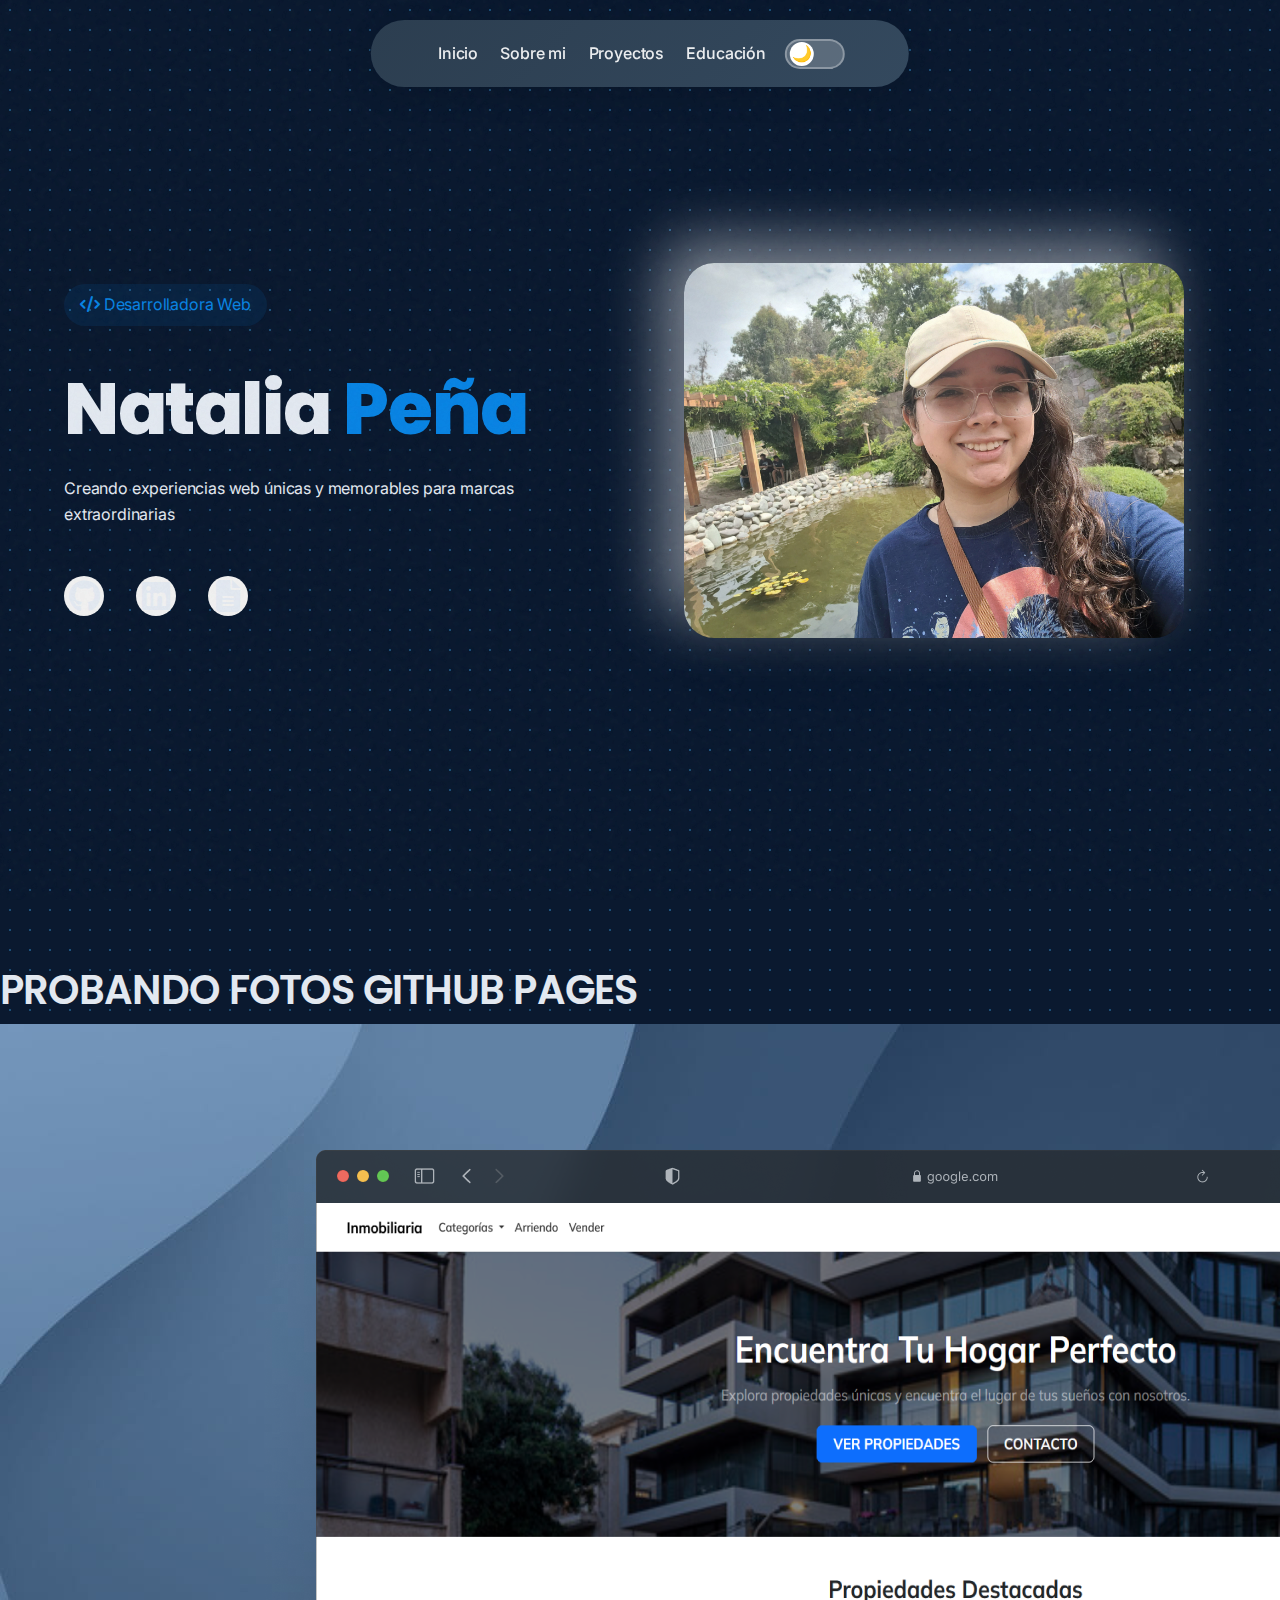
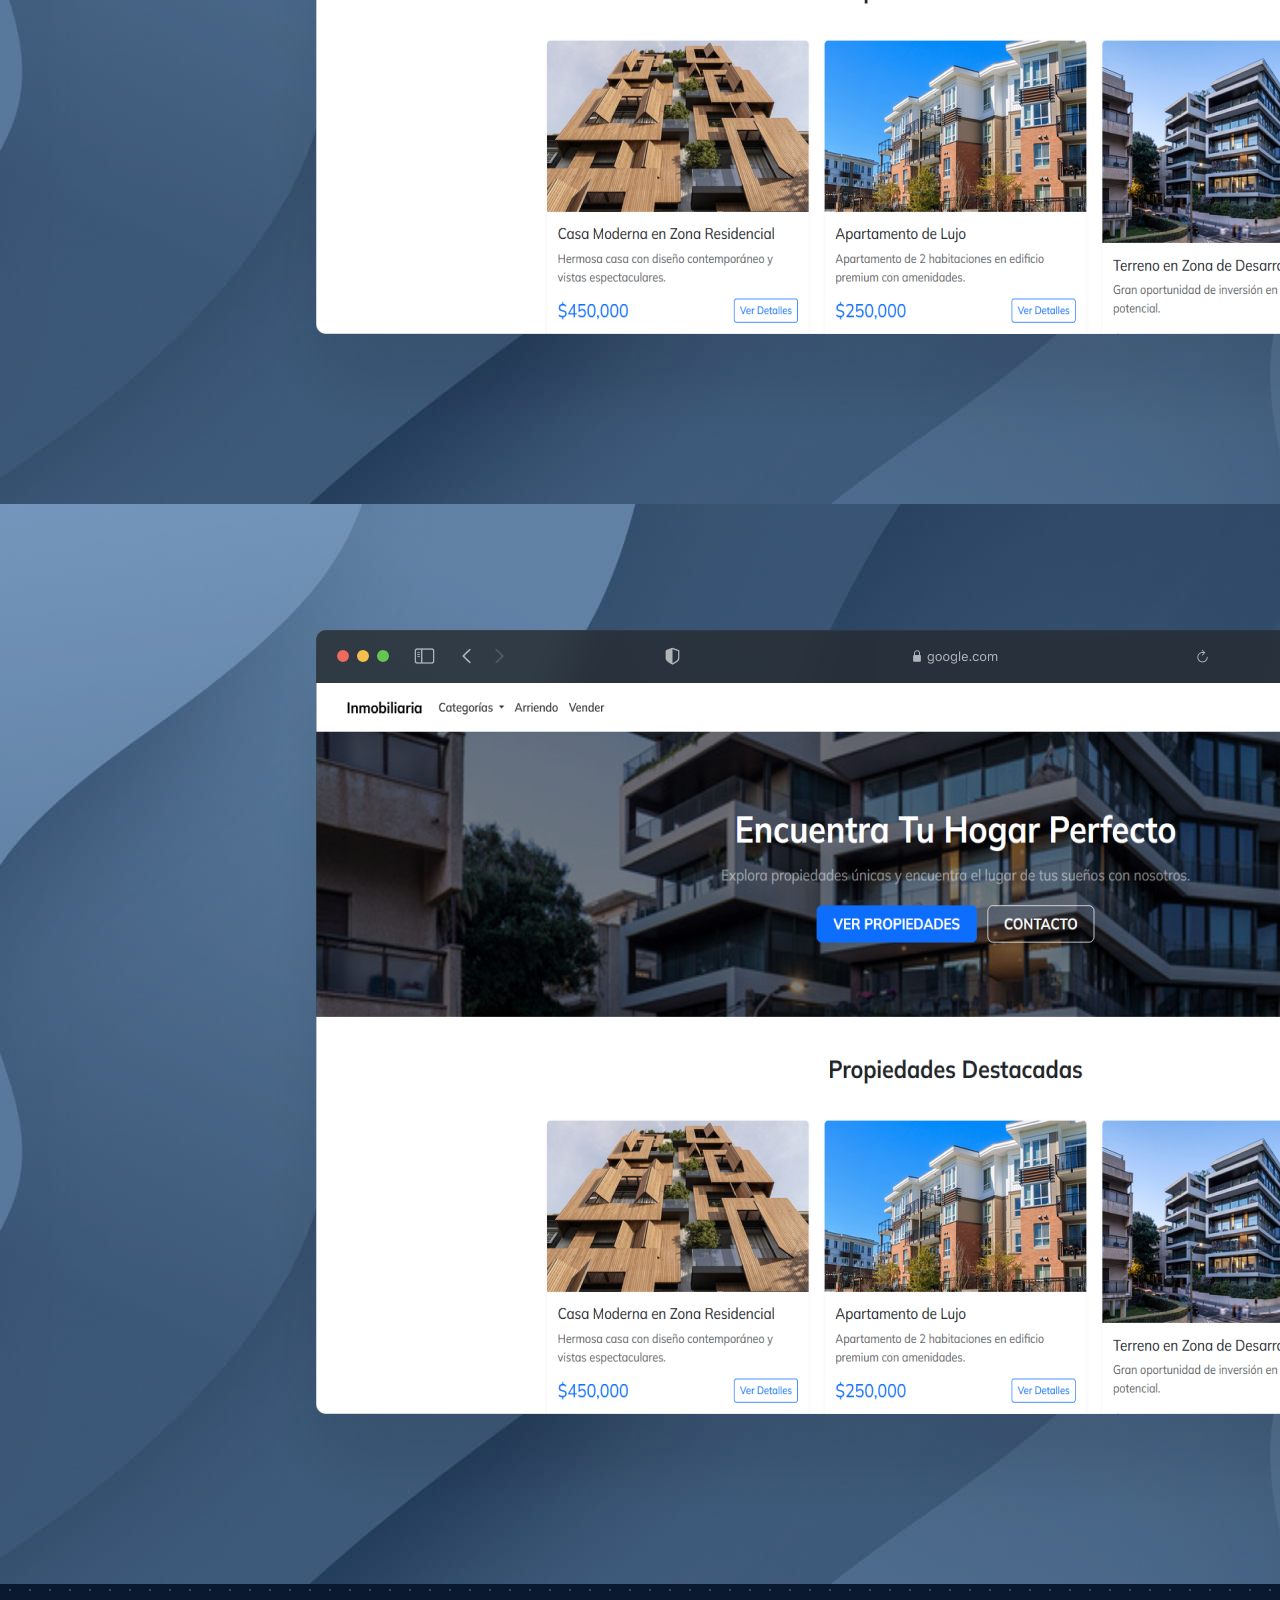
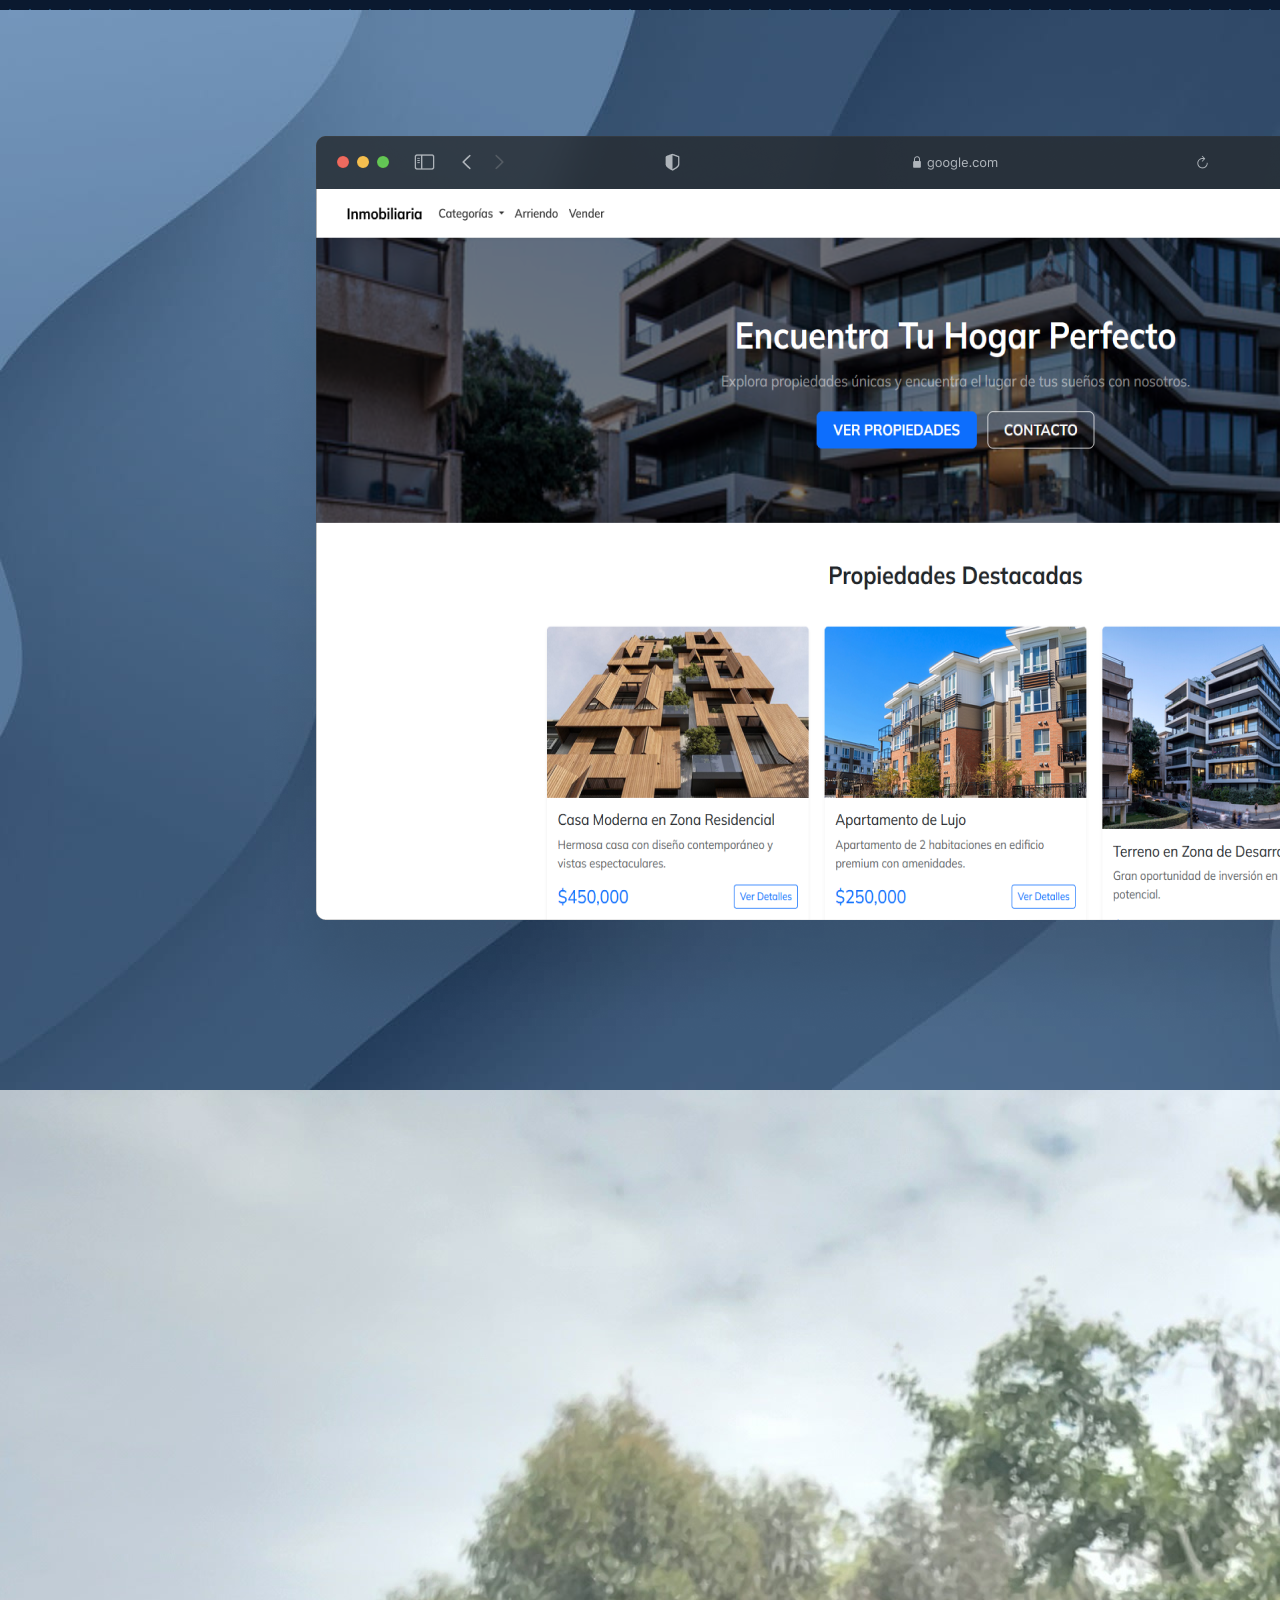
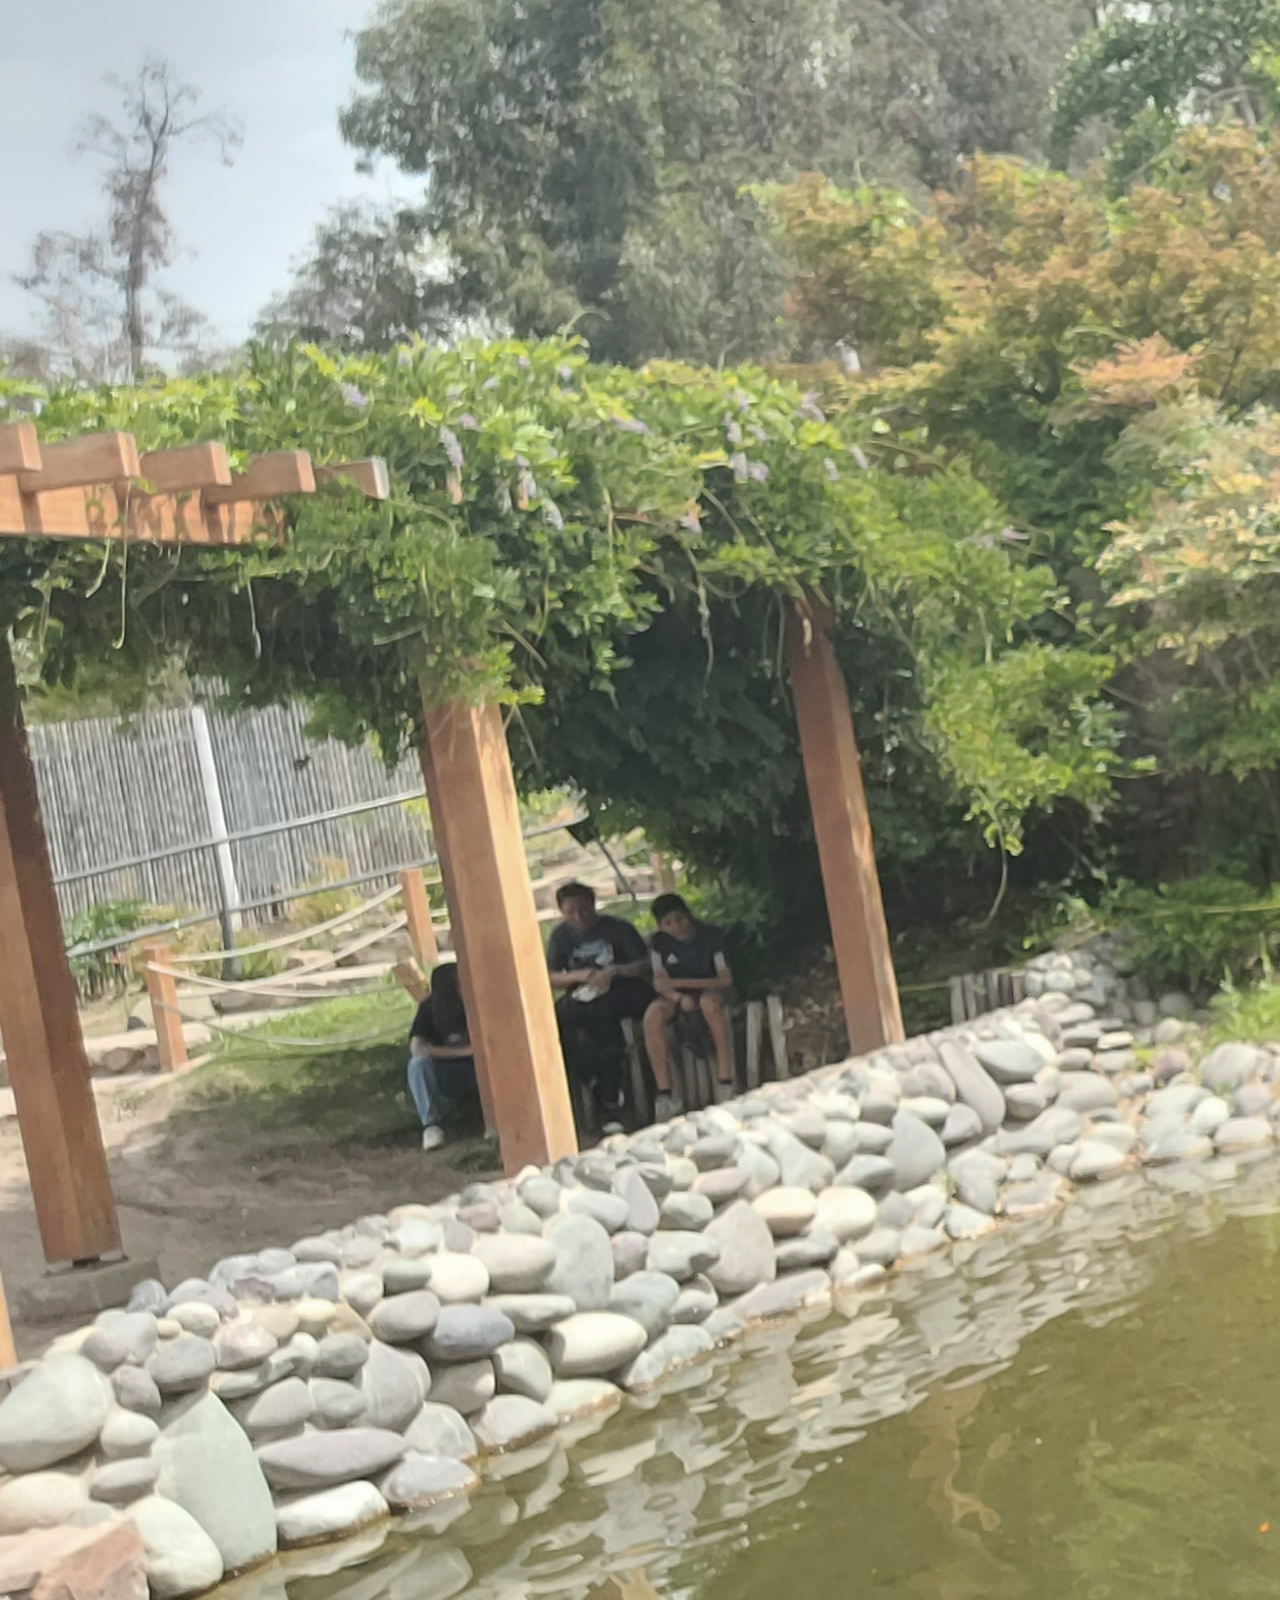
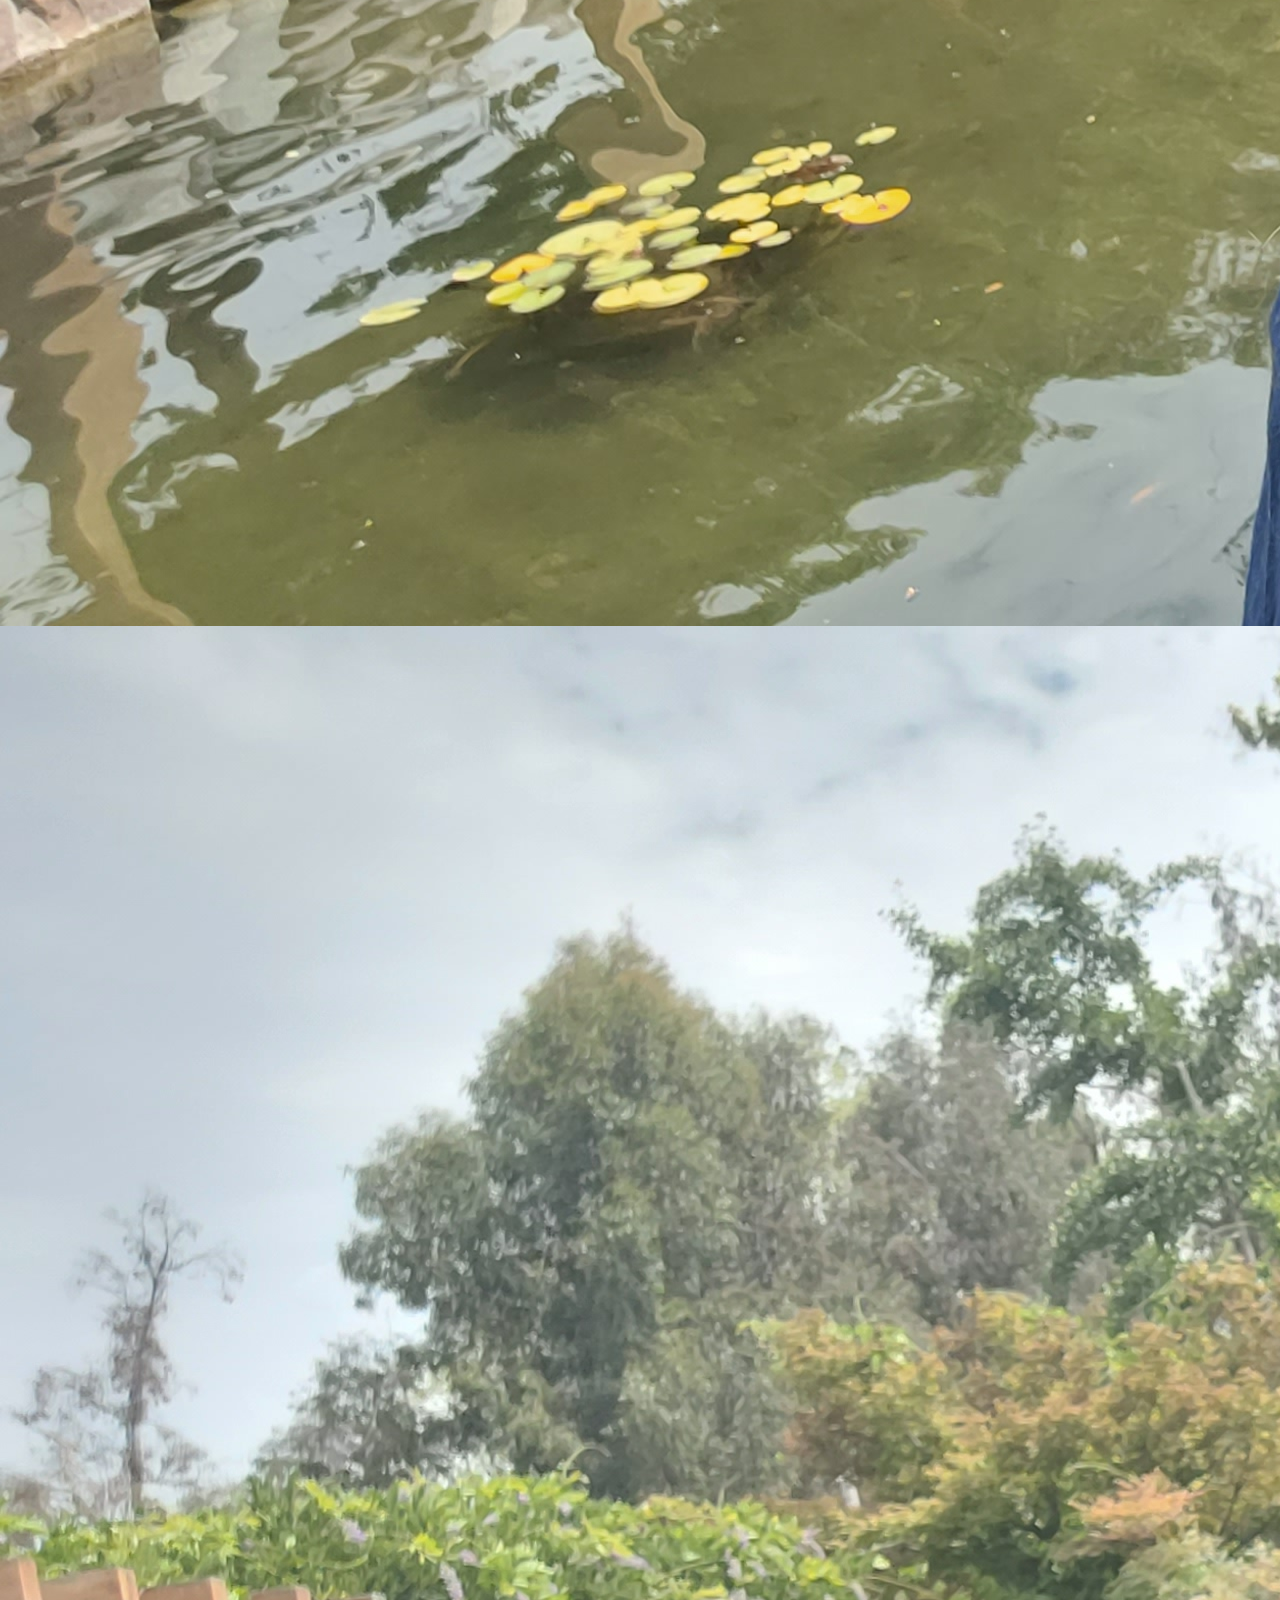
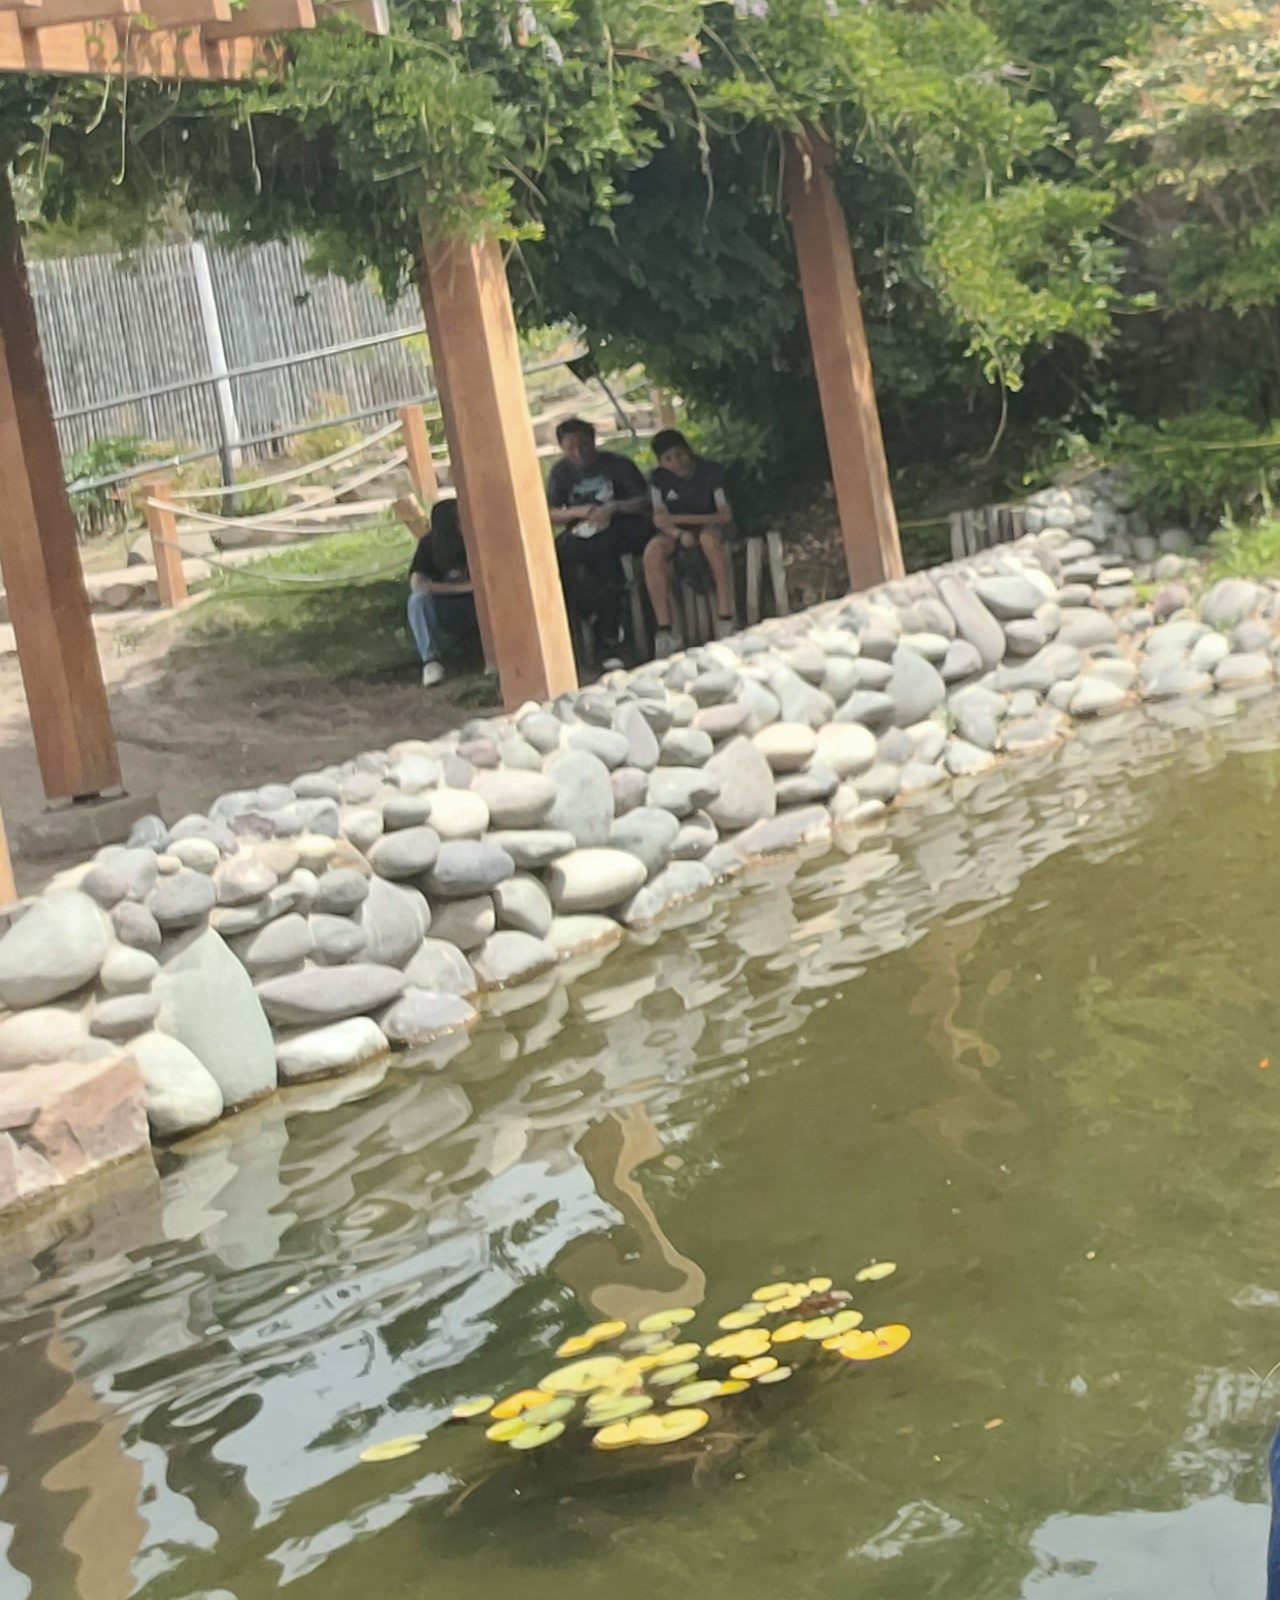
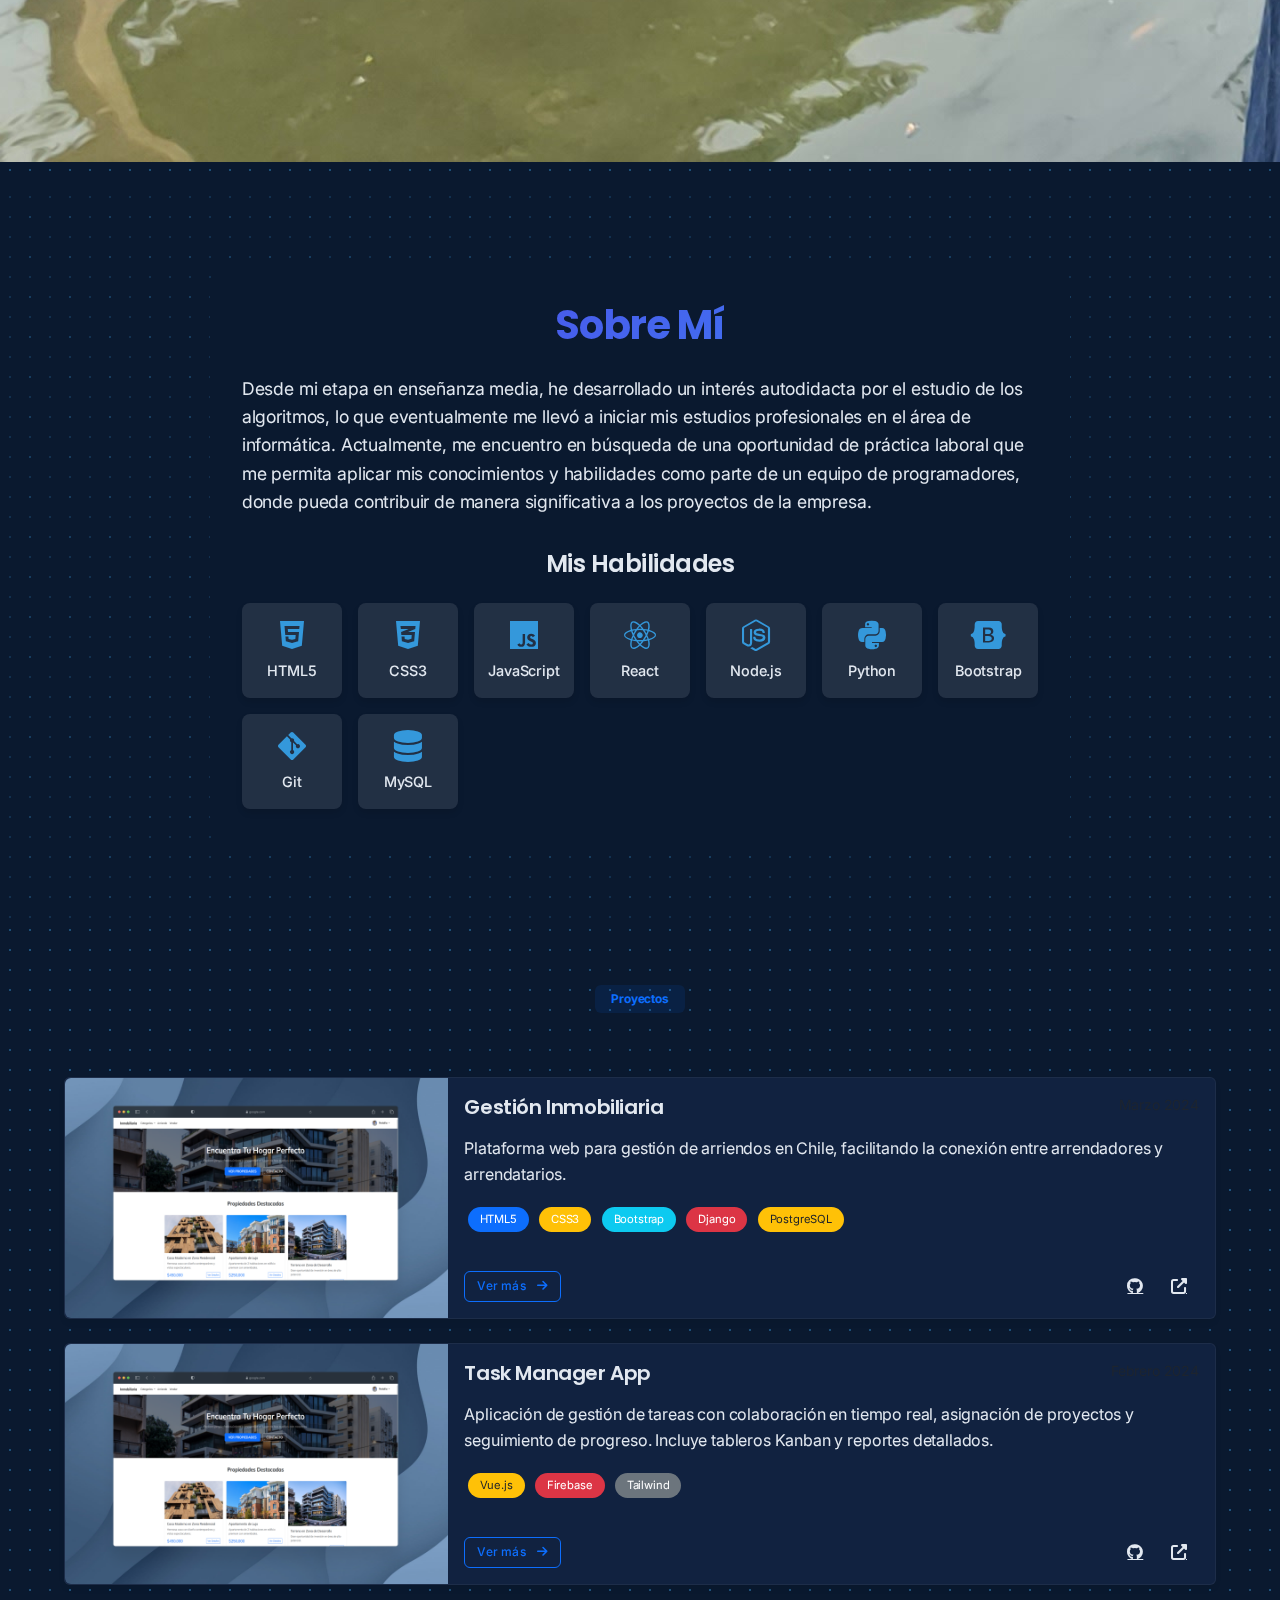
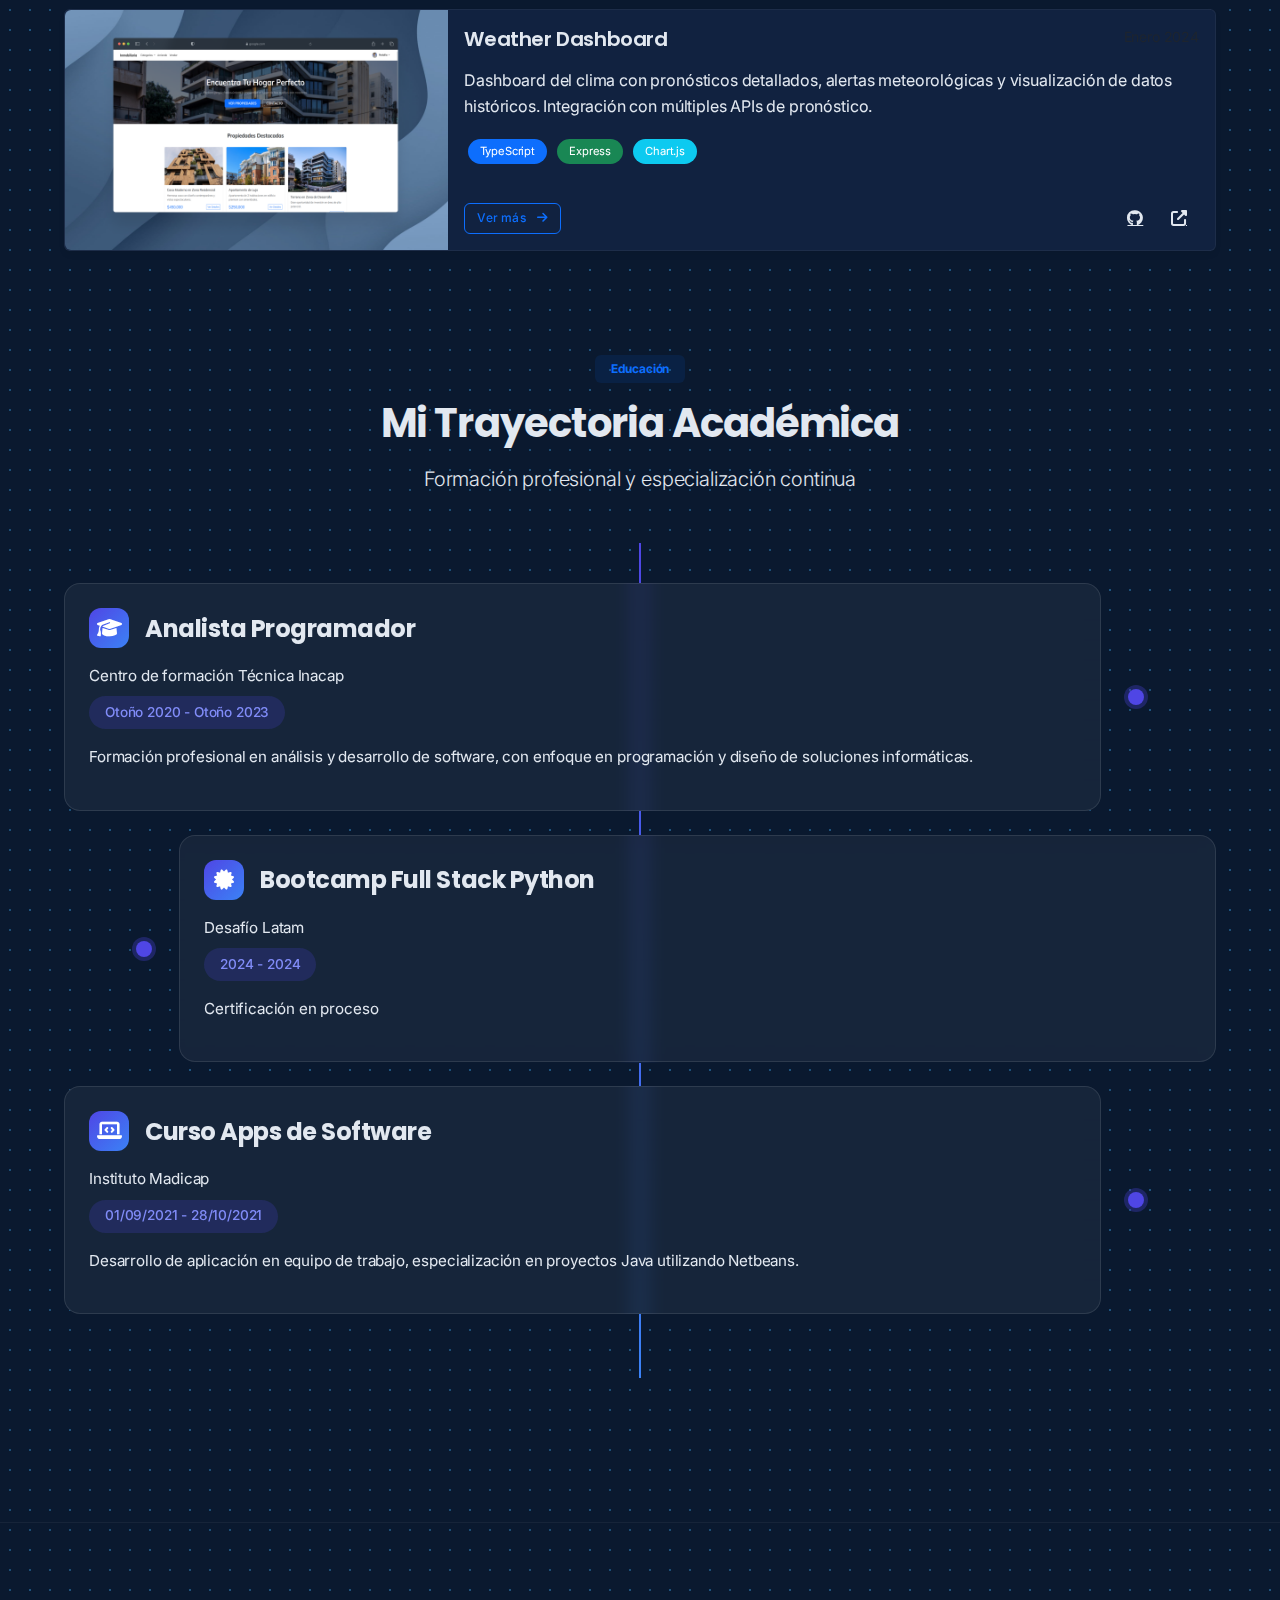
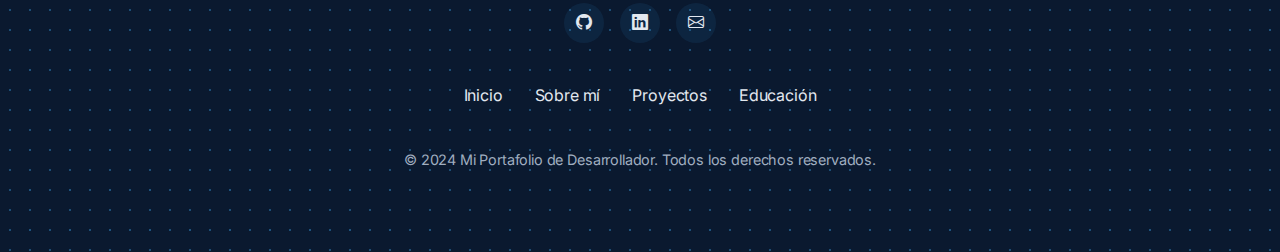
==== commit 0aa29055: "fotos github pages" ====
--- a/index.html
+++ b/index.html
@@ -118,12 +118,20 @@
                 </div>
                 <div class="col-lg-6">
                     <div class="profile-container-desktop text-center">
-                        <img src="assets/img/20230111_152626.JPG" alt="Natalia Peña" class="hero-image-desktop">
+                        <img src="/assets/img/20230111_152626.jpg" alt="Natalia Peña" class="hero-image-desktop">
                     </div>
                 </div>
             </div>
         </div>
     </section>
+    <h1>PROBANDO FOTOS GITHUB PAGES</h1>
+    <img src="./assets/img/203.png" alt="./">
+    <img src="assets/img/203.png" alt="assets">
+    <img src="img/203.png" alt="">
+    <img src="./assets/img/203.png" alt="">
+    <img src="/assets/img/20230111_152626.jpg" alt="">
+    <img src="assets/img/20230111_152626.jpg" alt="">
+    <img src="assets/img/203.png/" alt="">
 
     <!-- Mobile Version -->
     <section id="home" class="hero-section-mobile d-md-none">
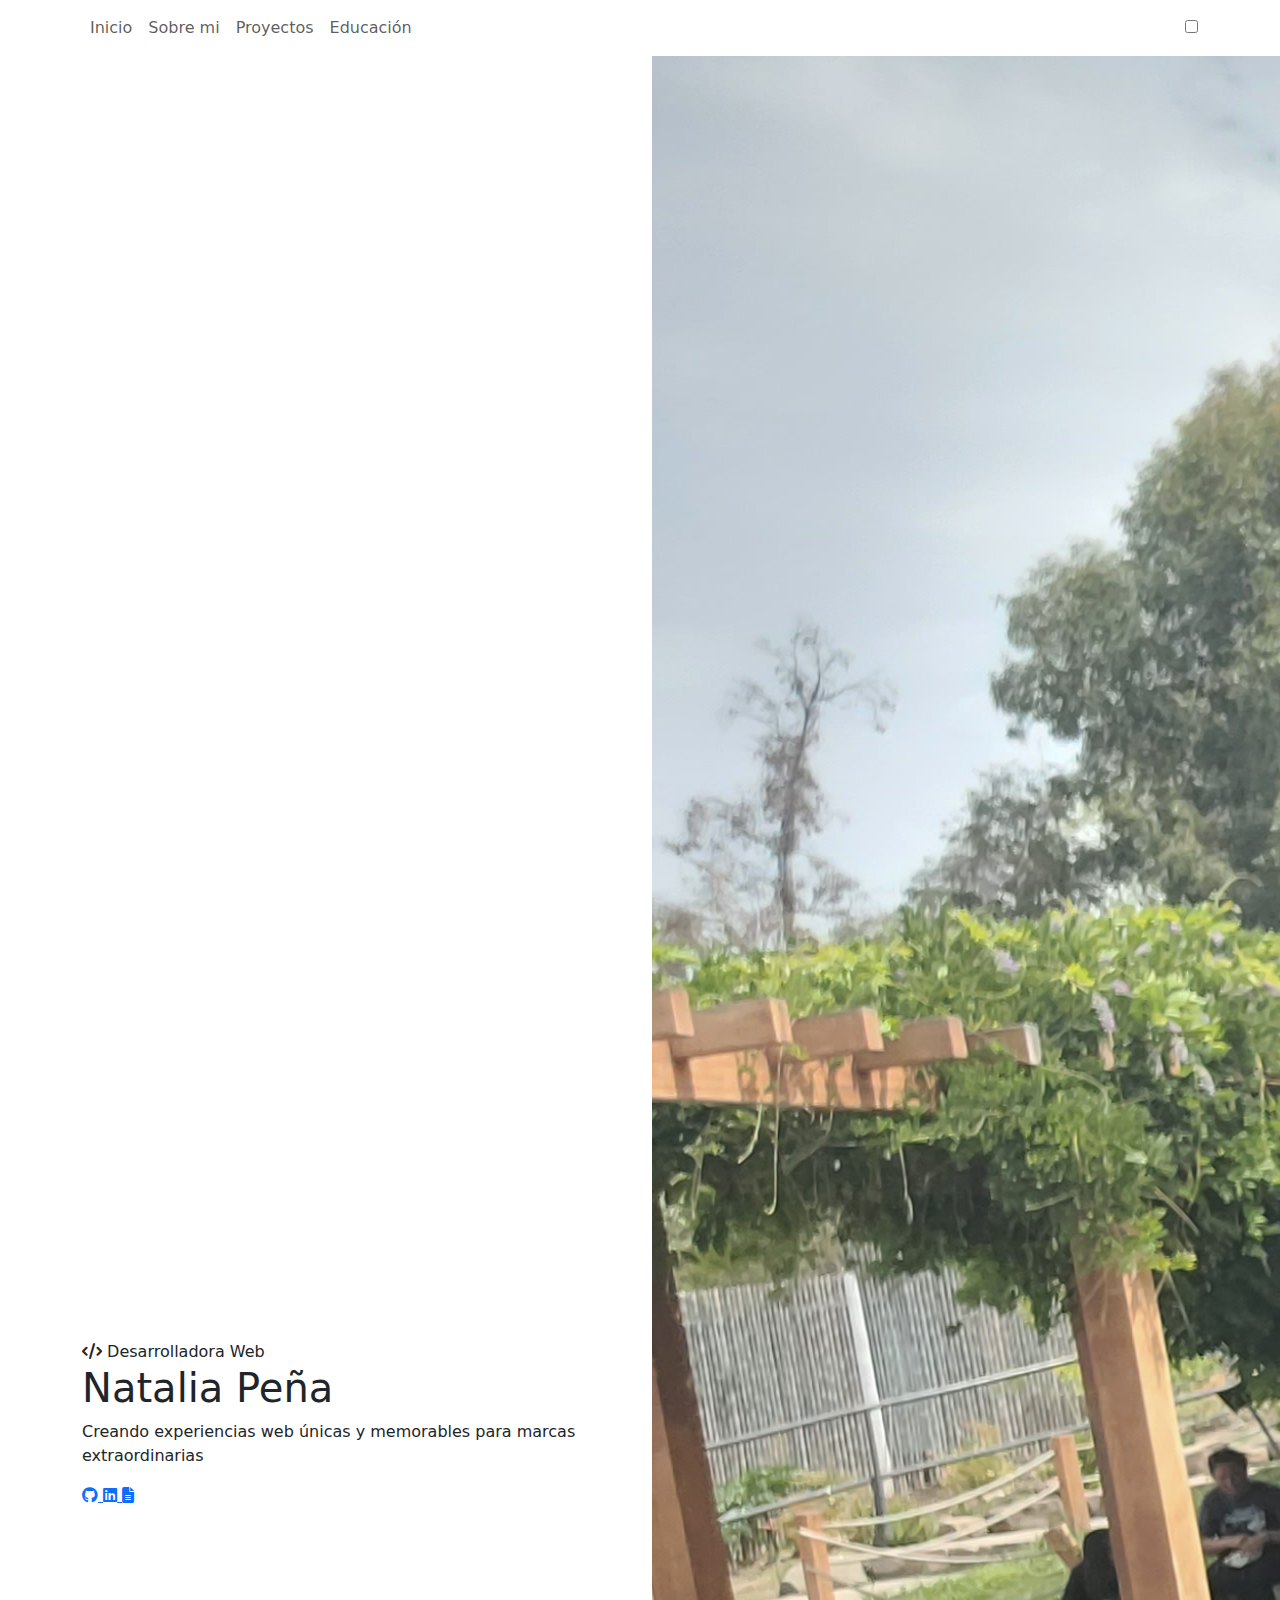
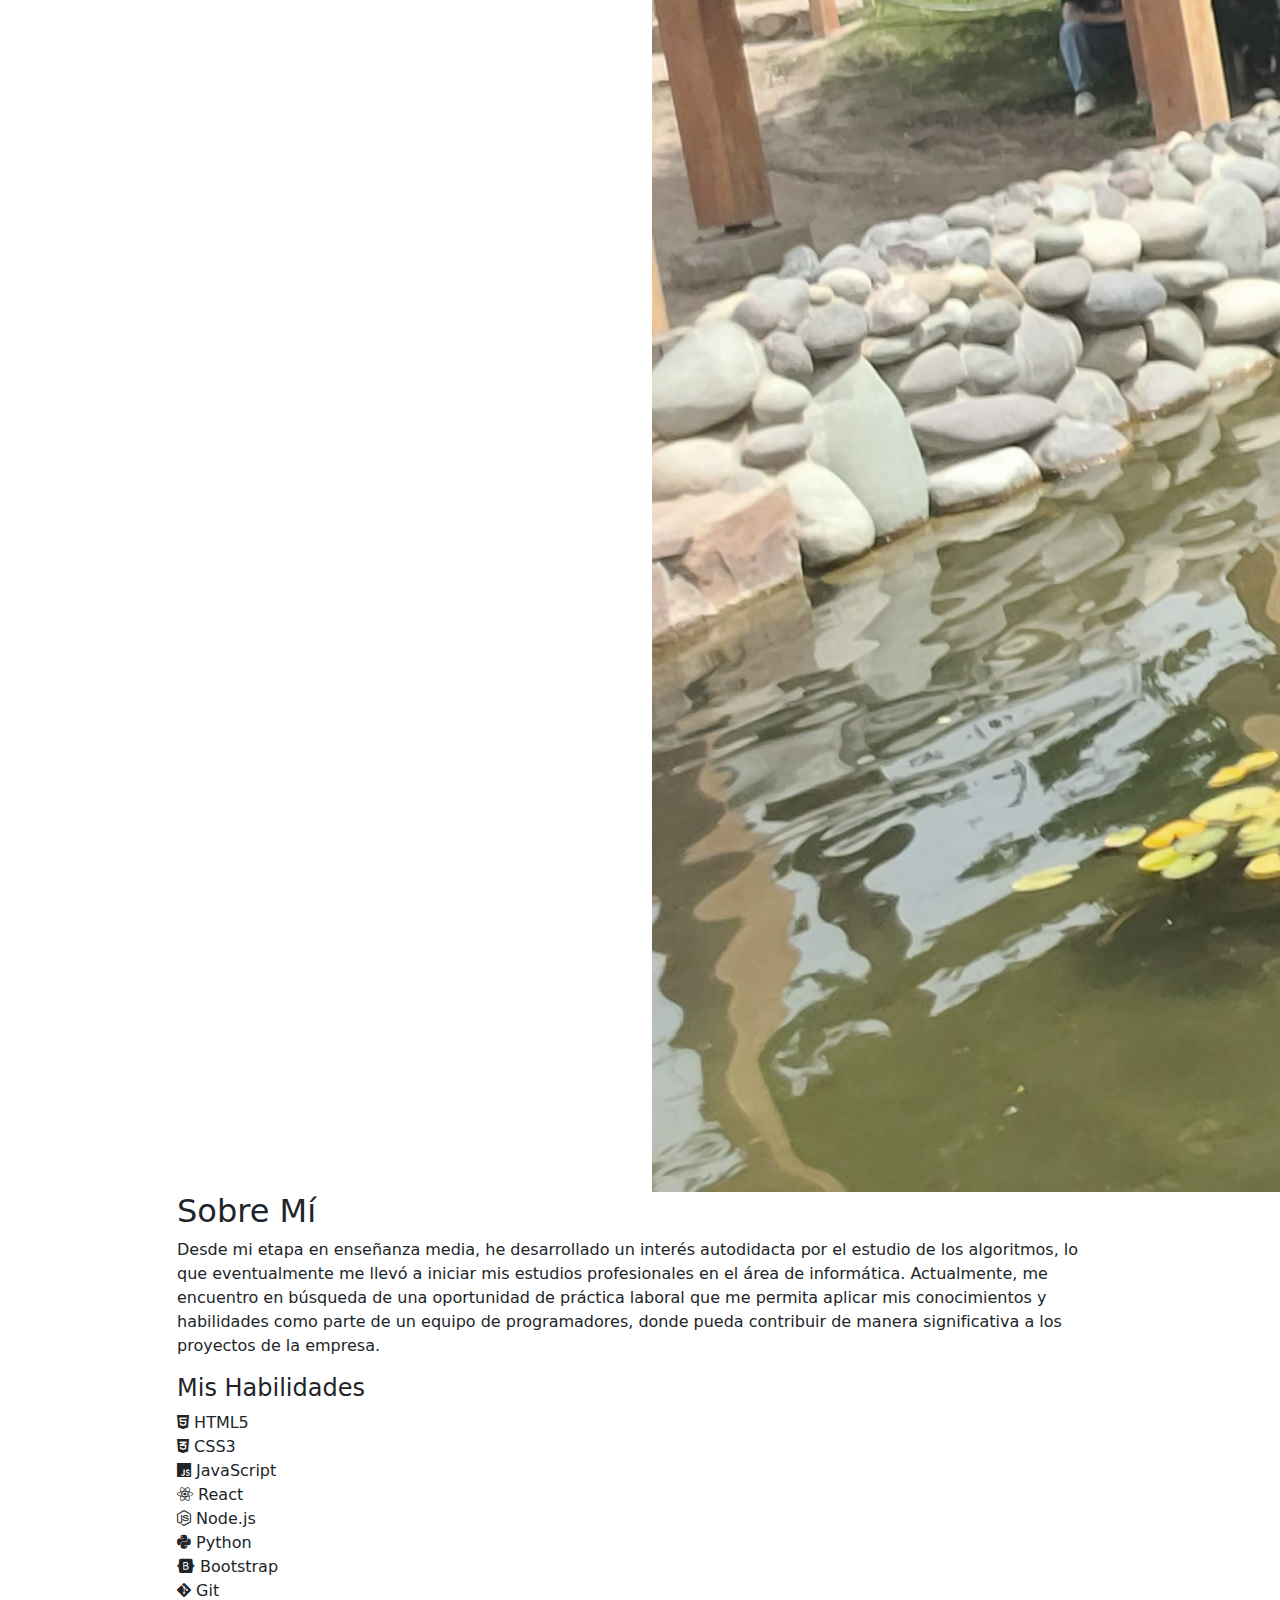
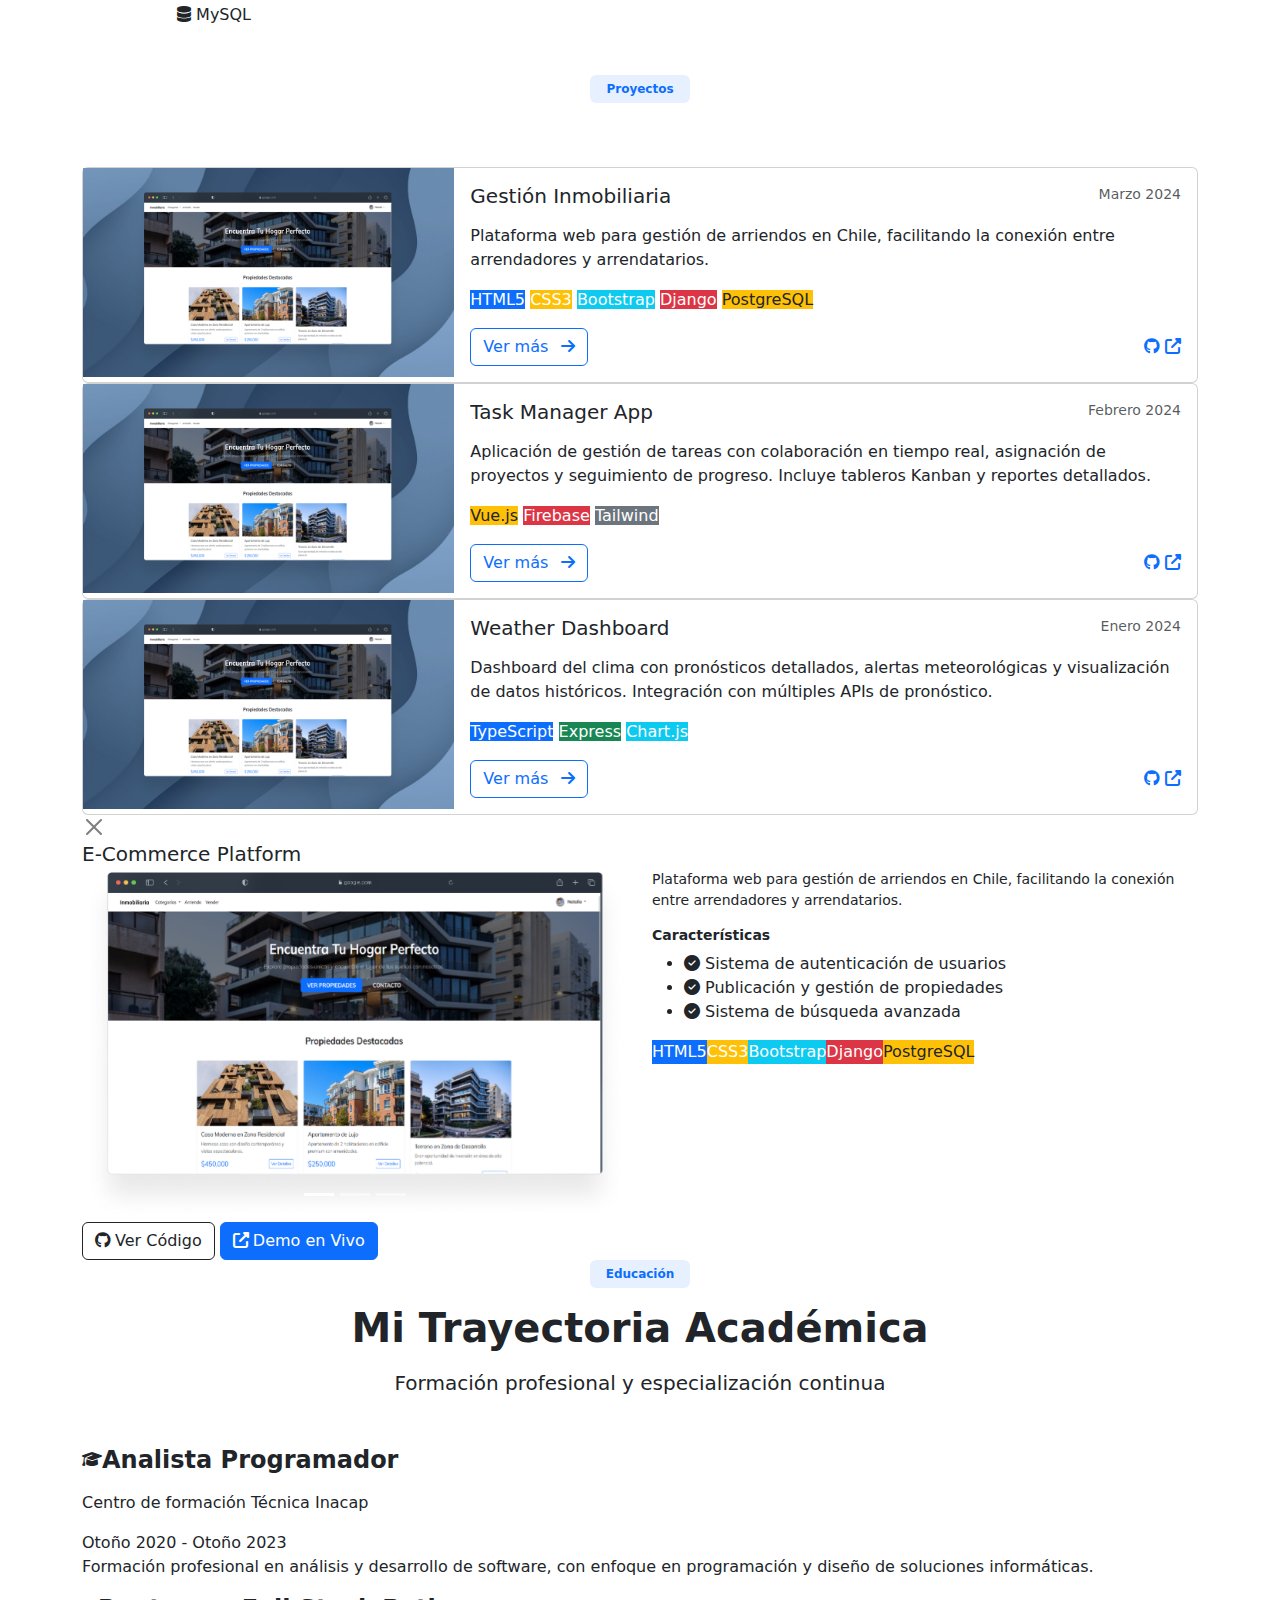
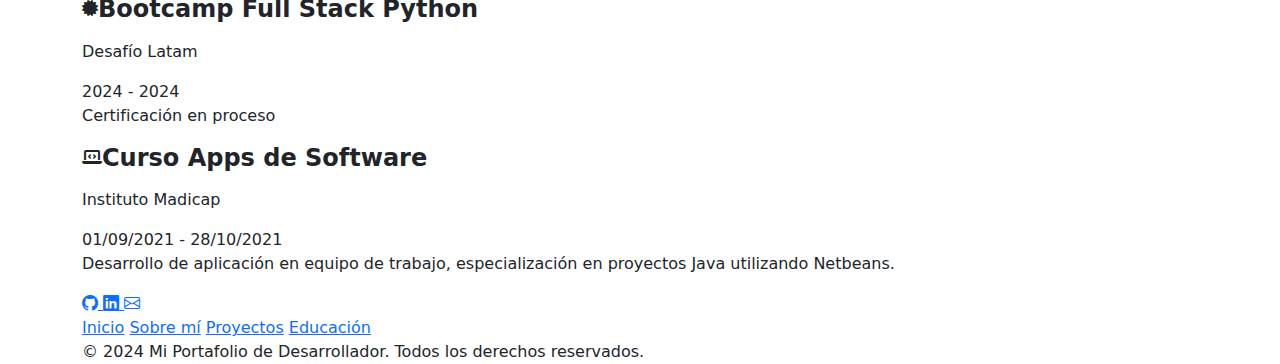
==== commit 44510f30: "fotos github pages" ====
--- a/index.html
+++ b/index.html
@@ -18,7 +18,7 @@
     <!-- Bootstrap icons-->
     <link href="https://cdn.jsdelivr.net/npm/bootstrap-icons@1.5.0/font/bootstrap-icons.css" rel="stylesheet" />
     <!-- Estilos personalizados -->
-    <link rel="stylesheet" href="./assets/styles/estilos.css">
+    <link rel="stylesheet" href=".assets/styles/estilos.css">
 
 </head>
 
@@ -118,20 +118,12 @@
                 </div>
                 <div class="col-lg-6">
                     <div class="profile-container-desktop text-center">
-                        <img src="/assets/img/20230111_152626.jpg" alt="Natalia Peña" class="hero-image-desktop">
+                        <img src="assets/img/20230111_152626.jpg" alt="Natalia Peña" class="hero-image-desktop">
                     </div>
                 </div>
             </div>
         </div>
     </section>
-    <h1>PROBANDO FOTOS GITHUB PAGES</h1>
-    <img src="./assets/img/203.png" alt="./">
-    <img src="assets/img/203.png" alt="assets">
-    <img src="img/203.png" alt="">
-    <img src="./assets/img/203.png" alt="">
-    <img src="/assets/img/20230111_152626.jpg" alt="">
-    <img src="assets/img/20230111_152626.jpg" alt="">
-    <img src="assets/img/203.png/" alt="">
 
     <!-- Mobile Version -->
     <section id="home" class="hero-section-mobile d-md-none">
@@ -139,7 +131,7 @@
             <div class="row align-items-center">
                 <div class="col-12">
                     <div class="profile-container-mobile">
-                        <img src="/assets/img/20230111_152626.jpg" alt="Natalia Peña" class="hero-image-mobile">
+                        <img src="assets/img/20230111_152626.jpg" alt="Natalia Peña" class="hero-image-mobile">
                     </div>
                 </div>
                 <div class="col-12">
@@ -255,7 +247,7 @@
                     <div class="row g-0">
                         <div class="col-md-4">
                             <div class="image-container">
-                                <img src="/assets/img/203.png" class="project-image w-100" alt="E-Commerce Platform">
+                                <img src="assets/img/203.png" class="project-image w-100" alt="E-Commerce Platform">
                             </div>
                         </div>
                         <div class="col-md-8">
@@ -299,7 +291,7 @@
                     <div class="row g-0">
                         <div class="col-md-4">
                             <div class="image-container">
-                                <img src="/assets/img/203.png" class="project-image w-100" alt="Task Manager">
+                                <img src="assets/img/203.png" class="project-image w-100" alt="Task Manager">
                             </div>
                         </div>
                         <div class="col-md-8">
@@ -339,7 +331,7 @@
                     <div class="row g-0">
                         <div class="col-md-4">
                             <div class="image-container">
-                                <img src="/assets/img/203.png" class="project-image w-100" alt="Weather Dashboard">
+                                <img src="assets/img/203.png" class="project-image w-100" alt="Weather Dashboard">
                             </div>
                         </div>
                         <div class="col-md-8">
@@ -386,13 +378,13 @@
                         <div id="projectCarousel" class="carousel slide" data-bs-ride="carousel">
                             <div class="carousel-inner">
                                 <div class="carousel-item active">
-                                    <img src="/assets/img/Browsers.png" class="d-block w-100" alt="Screenshot 1">
+                                    <img src="assets/img/Browsers.png" class="d-block w-100" alt="Screenshot 1">
                                 </div>
                                 <div class="carousel-item">
-                                    <img src="/assets/img/203.png" class="d-block w-100" alt="Screenshot 2">
+                                    <img src="assets/img/203.png" class="d-block w-100" alt="Screenshot 2">
                                 </div>
                                 <div class="carousel-item">
-                                    <img src="/assets/img/203.png" class="d-block w-100" alt="Screenshot 3">
+                                    <img src="assets/img/203.png" class="d-block w-100" alt="Screenshot 3">
                                 </div>
                             </div>
                             <button class="carousel-control-prev" type="button" data-bs-target="#projectCarousel"
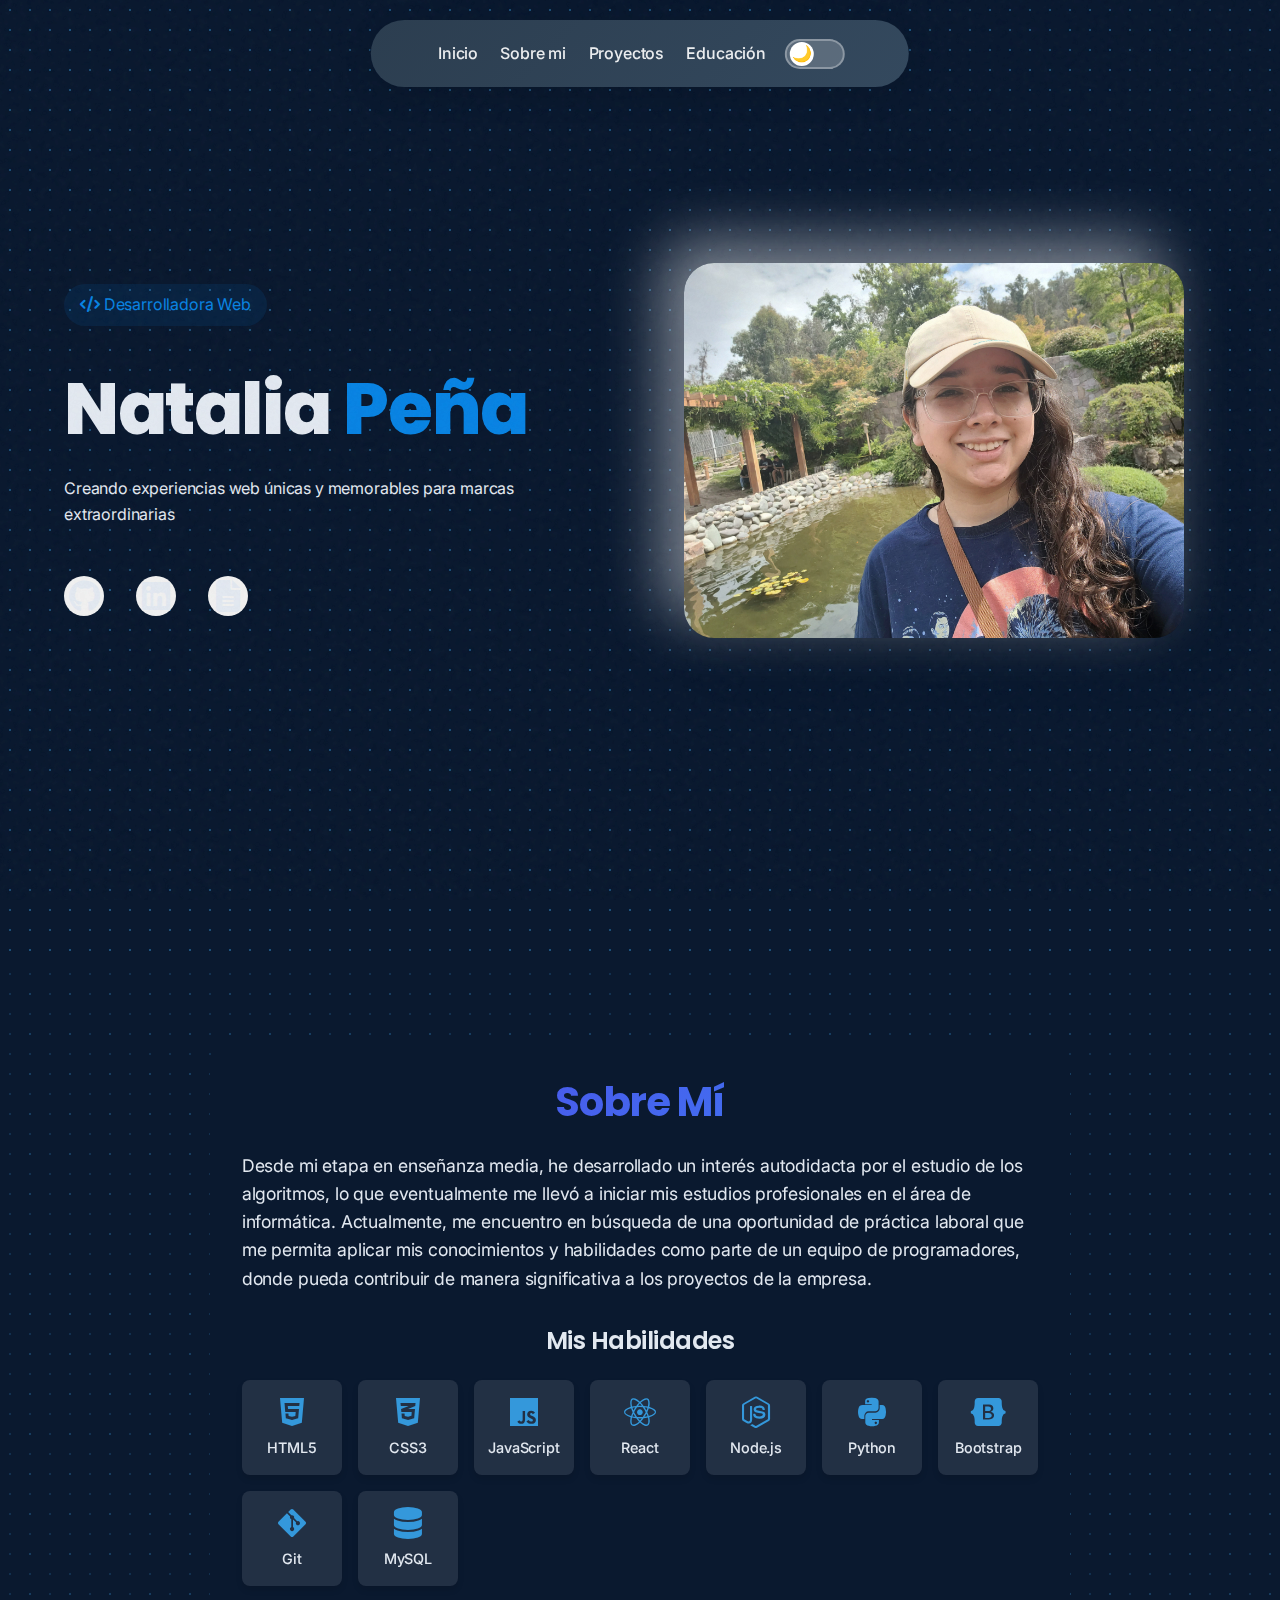
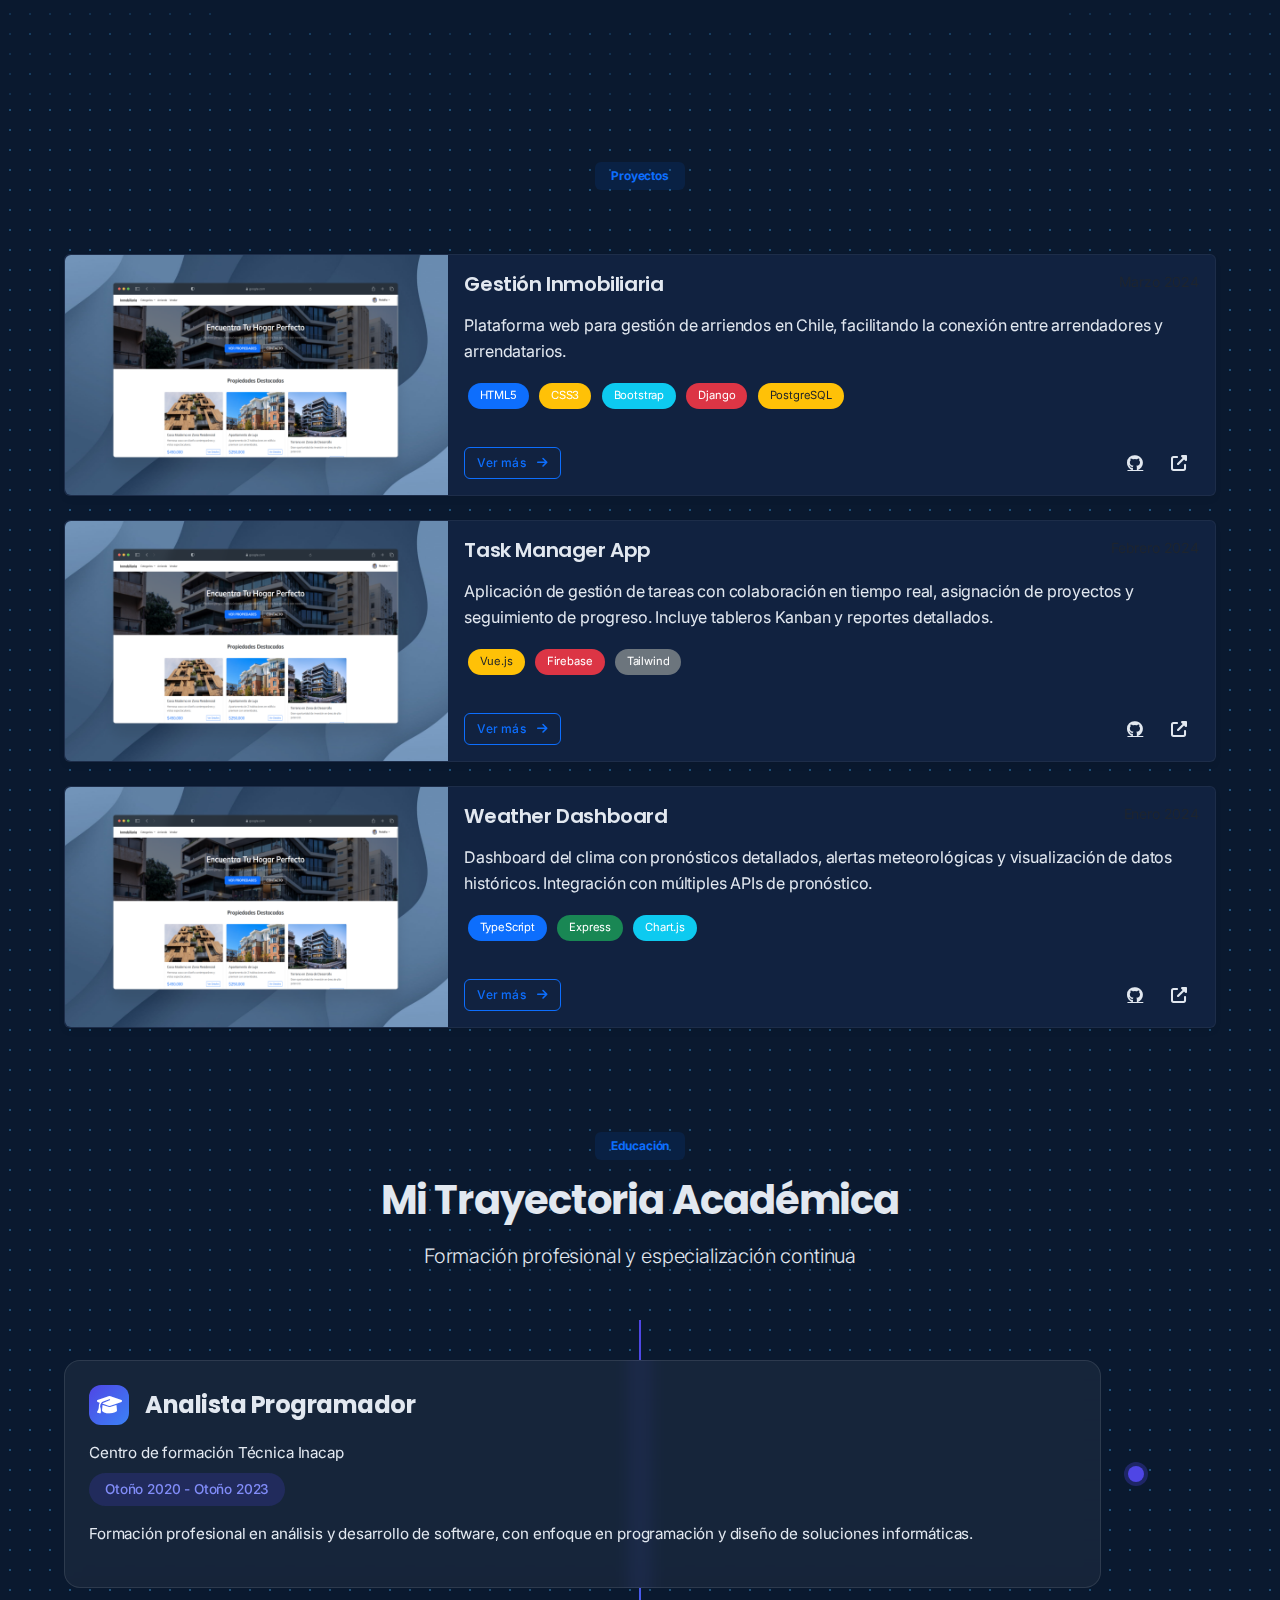
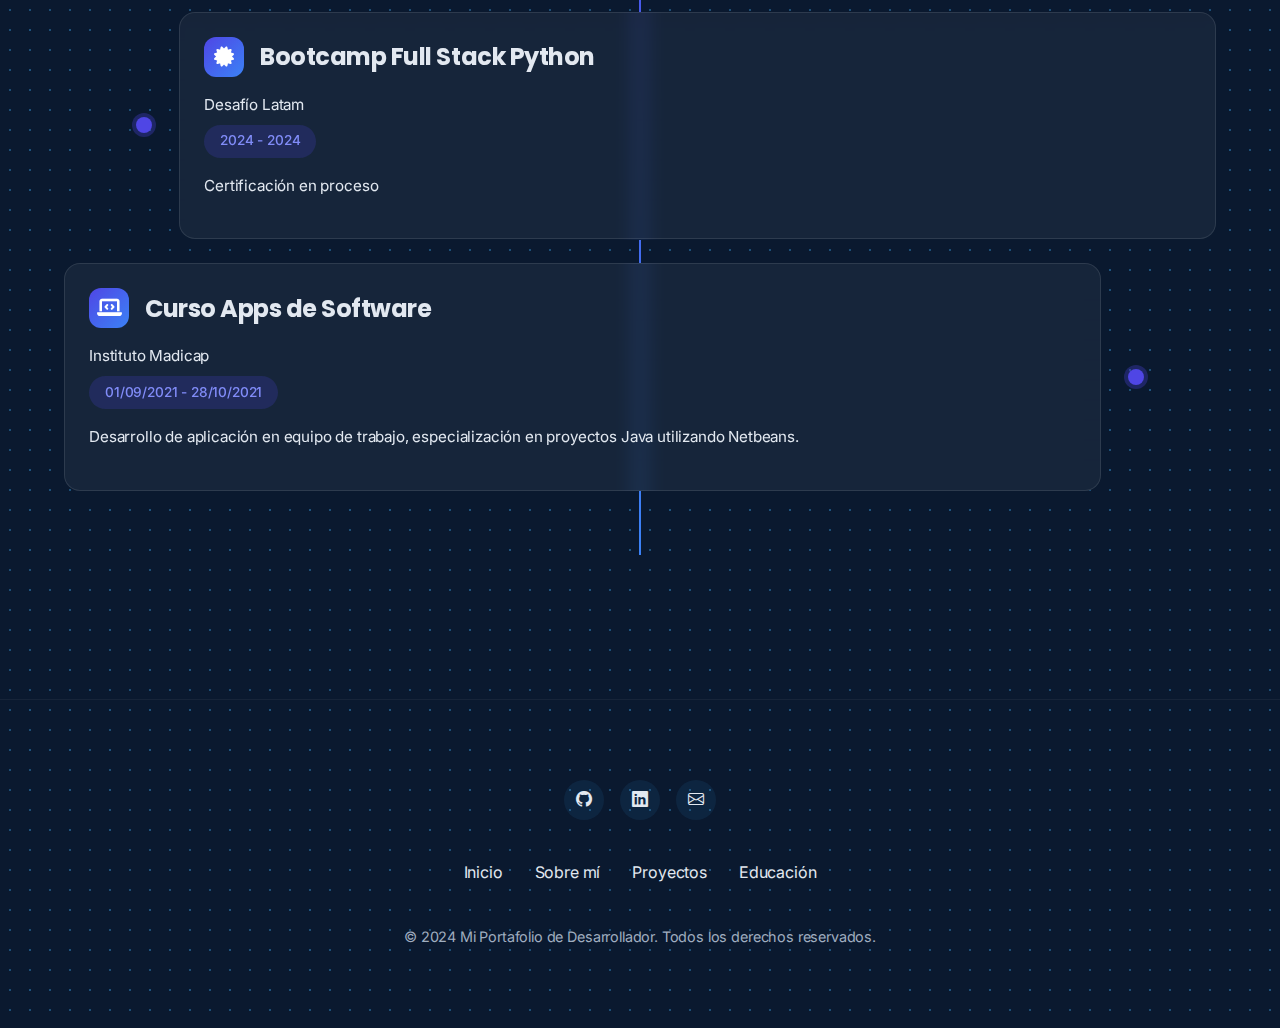
==== commit 29b9ea16: "fotos github pages" ====
--- a/index.html
+++ b/index.html
@@ -18,7 +18,7 @@
     <!-- Bootstrap icons-->
     <link href="https://cdn.jsdelivr.net/npm/bootstrap-icons@1.5.0/font/bootstrap-icons.css" rel="stylesheet" />
     <!-- Estilos personalizados -->
-    <link rel="stylesheet" href=".assets/styles/estilos.css">
+    <link rel="stylesheet" href="./assets/styles/estilos.css">
 
 </head>
 
--- a/assets/styles/estilos.css
+++ b/assets/styles/estilos.css
@@ -0,0 +1,1252 @@
+@import url("https://fonts.googleapis.com/css2?family=Poppins:wght@300;400;500;600;700&family=Inter:wght@300;400;500;600;700&display=swap");
+
+:root {
+  --primary-color: #3498db;
+  --secondary-color: #2ecc71;
+  /* Modo Claro */
+  --light-bg: #f8f9fa;
+  --light-card: #ffffff;
+  --light-text: #2d3748;
+  --light-text-secondary: #4a5568;
+
+  /* Modo Oscuro */
+  --dark-bg: #0a192f;
+  --dark-card: #112240;
+  --dark-text: #e2e8f0;
+  --dark-text-secondary: #a0aec0;
+
+  /* Tipografía */
+  --font-primary: "Poppins", sans-serif;
+  --font-secondary: "Inter", sans-serif;
+}
+
+/* Global Styles */
+body {
+  background-color: var(--light-bg);
+  color: var(--light-text);
+  transition: background-color 0.3s ease, color 0.3s ease;
+  font-family: var(--font-secondary);
+  font-weight: 400;
+  line-height: 1.6;
+  letter-spacing: -0.01em;
+}
+
+/* Tipografía */
+h1,
+h2,
+h3,
+h4,
+h5,
+h6 {
+  font-family: var(--font-primary);
+  font-weight: 600;
+  letter-spacing: -0.02em;
+  line-height: 1.3;
+}
+
+/* Light Mode Defaults */
+.card {
+  background-color: var(--light-card);
+  border: 1px solid rgba(0, 0, 0, 0.05);
+  box-shadow: 0 4px 6px rgba(0, 0, 0, 0.05);
+}
+
+/* Dark Mode Styles */
+body.dark-mode {
+  background-color: var(--dark-bg);
+  color: var(--dark-text);
+}
+
+.dark-mode .card {
+  background-color: var(--dark-card);
+  border-color: rgba(255, 255, 255, 0.05);
+}
+
+.dark-mode a {
+  color: var(--dark-text);
+}
+
+.dark-mode .navbar-brand {
+  color: rgba(255, 255, 255, 0.9);
+}
+
+/* Navbar Base Styles */
+.navbar-custom {
+  transition: all 0.3s ease;
+  backdrop-filter: blur(10px);
+  -webkit-backdrop-filter: blur(10px);
+}
+
+/* Desktop Navbar */
+.navbar-desktop {
+  background: var(--gradient);
+  /* width: calc(100% - 40px); */
+  max-width: 1200px;
+  /* Propuesta de margin abajo */
+  /* margin: 634px auto; */
+  margin: 20px auto;
+  border-radius: 50px;
+  position: fixed;
+  left: 50%;
+  transform: translateX(-50%);
+  z-index: 1050;
+  box-shadow: 0 8px 32px rgba(0, 0, 0, 0.1);
+  padding: 0.8rem 2rem;
+}
+
+/* Mobile Navbar */
+.navbar-mobile {
+  background: var(--gradient);
+  width: 100%;
+  padding: 1rem;
+  box-shadow: 0 2px 10px rgba(0, 0, 0, 0.1);
+}
+
+/* Navbar Links */
+.navbar-custom .nav-link {
+  /* color: rgba(255, 255, 255, 0.9) !important; */
+  font-weight: 500;
+  padding: 0.5rem 1.2rem;
+  border-radius: 25px;
+  transition: all 0.3s ease;
+  margin: 0 0.2rem;
+  position: relative;
+}
+
+.dark-mode .navbar-custom .nav-link {
+  color: rgba(255, 255, 255, 0.9);
+}
+
+.navbar-custom .nav-link:hover,
+.navbar-custom .nav-link.active {
+  color: #ffffff !important;
+  background: rgba(255, 255, 255, 0.15);
+  transform: translateY(-2px);
+}
+
+/* Theme Toggle Switch */
+.switch {
+  position: relative;
+  display: inline-block;
+  width: 60px;
+  height: 30px;
+  margin: 0 0.5rem;
+}
+
+.switch input {
+  opacity: 0;
+  width: 0;
+  height: 0;
+}
+
+.slider {
+  position: absolute;
+  cursor: pointer;
+  top: 0;
+  left: 0;
+  right: 0;
+  bottom: 0;
+  background-color: rgba(255, 255, 255, 0.2);
+  transition: 0.4s;
+  border-radius: 34px;
+  border: 2px solid rgba(255, 255, 255, 0.3);
+}
+
+.slider:before {
+  position: absolute;
+  content: "🌙";
+  display: flex;
+  align-items: center;
+  justify-content: center;
+  height: 24px;
+  width: 24px;
+  left: 3px;
+  bottom: 1px;
+  background-color: white;
+  transition: 0.4s;
+  border-radius: 50%;
+}
+
+input:checked + .slider:before {
+  content: "🌞";
+}
+
+input:checked + .slider {
+  background-color: rgba(0, 0, 0, 0.2);
+}
+
+input:checked + .slider:before {
+  transform: translateX(29px);
+}
+
+/* Mobile Menu */
+@media (max-width: 991.98px) {
+  .navbar-mobile .navbar-collapse {
+    background: rgba(255, 255, 255, 0.1);
+    backdrop-filter: blur(10px);
+    margin-top: 1rem;
+    padding: 1rem;
+    border-radius: 15px;
+    border: 1px solid rgba(255, 255, 255, 0.1);
+  }
+
+  .navbar-mobile .nav-link {
+    text-align: center;
+    margin: 0.5rem 0;
+  }
+
+  .switch {
+    margin: 1rem auto;
+    display: block;
+  }
+}
+
+/* Dark Mode Styles */
+.dark-mode .navbar-custom {
+  background: linear-gradient(135deg, #2c3e50, #34495e);
+}
+
+.dark-mode .navbar-mobile .navbar-collapse {
+  background: rgba(0, 0, 0, 0.2);
+}
+
+/* Project Cards */
+.project-card {
+  transition: transform 0.3s ease, box-shadow 0.3s ease;
+  margin-bottom: 1.5rem;
+  color: var(--light-text);
+}
+
+.dark-mode .project-card {
+  color: var(--dark-text);
+}
+
+.project-image {
+  height: 100%;
+  object-fit: cover;
+  transition: transform 0.3s ease;
+  border-radius: 0.375rem 0 0 0.375rem;
+}
+
+.project-card:hover {
+  transform: translateY(-5px);
+  box-shadow: 0 10px 20px rgba(0, 0, 0, 0.1);
+}
+
+.project-card:hover .project-image {
+  transform: scale(1.05);
+}
+
+.image-container {
+  overflow: hidden;
+  position: relative;
+  height: 240px;
+}
+
+@media (max-width: 767px) {
+  .image-container {
+    height: 200px;
+  }
+
+  .project-image {
+    border-radius: 0.375rem 0.375rem 0 0;
+  }
+}
+
+.tech-badge {
+  font-size: 0.75rem;
+  padding: 0.3rem 0.6rem;
+  margin-right: 0.4rem;
+  margin-bottom: 0.4rem;
+  border-radius: 20px;
+  display: inline-block;
+  transition: transform 0.2s ease;
+}
+
+.tech-badge:hover {
+  transform: translateY(-2px);
+}
+
+.project-links a {
+  padding: 0.5rem;
+  margin: 0 0.25rem;
+  border-radius: 50%;
+  transition: all 0.2s ease;
+  display: inline-flex;
+  align-items: center;
+  justify-content: center;
+}
+
+.project-links a:hover {
+  background-color: rgba(0, 0, 0, 0.1);
+  transform: translateY(-2px);
+}
+
+.search-container {
+  position: relative;
+  max-width: 300px;
+}
+
+.search-icon {
+  position: absolute;
+  left: 1rem;
+  top: 50%;
+  transform: translateY(-50%);
+  color: #6c757d;
+}
+
+.search-input {
+  padding-left: 2.5rem;
+  border-radius: 20px;
+}
+
+/* Modal Styles */
+.elegant-modal {
+  display: none;
+  position: fixed;
+  top: 0;
+  left: 0;
+  width: 100%;
+  height: 100%;
+  background-color: rgba(0, 0, 0, 0.4);
+  backdrop-filter: blur(3px);
+  z-index: 1050;
+  opacity: 0;
+  transition: opacity 0.2s ease-in-out;
+}
+
+.elegant-modal.show {
+  display: flex;
+  opacity: 1;
+}
+
+.modal-content {
+  background: #ffffff;
+  border: none;
+  border-radius: 8px;
+  box-shadow: 0 4px 15px rgba(0, 0, 0, 0.1);
+  transform: scale(0.8);
+  transition: transform 0.2s ease-in-out;
+  max-width: 90%;
+  width: 800px;
+  margin: auto;
+  position: relative;
+  padding: 1.5rem;
+  color: var(--light-text);
+}
+
+.dark-mode .modal-content {
+  background-color: var(--dark-card);
+  color: var(--dark-text);
+}
+
+.elegant-modal.show .modal-content {
+  transform: scale(1);
+}
+
+@media screen and (min-width: 1024px) {
+  .elegant-modal.show .modal-content {
+    transform: scale(1.7);
+  }
+}
+
+.btn-close {
+  position: absolute;
+  right: 1rem;
+  top: 1rem;
+  width: 20px;
+  height: 20px;
+  opacity: 0.5;
+  background: none;
+  border: none;
+  padding: 0;
+  cursor: pointer;
+  transition: opacity 0.2s ease;
+  z-index: 10;
+}
+
+.btn-close:hover {
+  opacity: 0.8;
+}
+
+.btn-close::before,
+.btn-close::after {
+  content: "";
+  position: absolute;
+  width: 1px;
+  height: 14px;
+  background-color: #2d3748;
+  top: 50%;
+  left: 50%;
+}
+
+.btn-close::before {
+  transform: translate(-50%, -50%) rotate(45deg);
+}
+
+.btn-close::after {
+  transform: translate(-50%, -50%) rotate(-45deg);
+}
+
+.modal-title {
+  font-size: 1.1rem;
+  font-weight: 600;
+  color: inherit;
+  margin-bottom: 1.5rem;
+}
+
+.carousel {
+  border-radius: 8px;
+  overflow: hidden;
+  margin-bottom: 1.5rem;
+}
+
+.carousel-item img {
+  height: 300px;
+  object-fit: cover;
+  border-radius: 8px;
+}
+
+.carousel-control-prev,
+.carousel-control-next {
+  width: 2.5rem;
+  height: 2.5rem;
+  background-color: rgba(0, 0, 0, 0.5);
+  border-radius: 50%;
+  top: 50%;
+  transform: translateY(-50%);
+}
+
+.carousel-indicators {
+  bottom: -2rem;
+}
+
+.feature-list {
+  list-style: none;
+  padding-left: 0;
+  margin-bottom: 1rem;
+}
+
+.feature-list li {
+  padding: 0.4rem 0;
+  font-size: 0.875rem;
+  color: inherit;
+  border-bottom: 1px solid rgba(0, 0, 0, 0.05);
+}
+
+.feature-list li:last-child {
+  border-bottom: none;
+}
+
+.feature-list li i {
+  margin-right: 0.5rem;
+  color: #3b82f6;
+}
+
+.tech-badge {
+  font-size: 0.7rem;
+  padding: 0.25rem 0.75rem;
+  border-radius: 15px;
+  margin: 0.2rem;
+  display: inline-block;
+}
+
+.modal-actions {
+  display: flex;
+  justify-content: flex-end;
+  gap: 0.5rem;
+  margin-top: 1rem;
+}
+
+.btn {
+  padding: 0.35rem 0.75rem;
+  border-radius: 6px;
+  font-size: 0.75rem;
+  font-weight: 500;
+  letter-spacing: 0.2px;
+}
+
+@media (max-width: 768px) {
+  .modal-content {
+    width: 95%;
+    padding: 1rem;
+  }
+
+  .carousel-item img {
+    height: 200px;
+  }
+
+  .feature-list li {
+    font-size: 0.8rem;
+  }
+}
+
+/* Estilos móviles mejorados */
+@media (max-width: 768px) {
+  .elegant-modal {
+    align-items: flex-end;
+  }
+
+  .modal-content {
+    /* width: 100%; */
+    max-width: 100%;
+    /* margin: 0; */
+    padding: 1rem;
+    /* border-radius: 15px 15px 0 0; */
+    max-height: 90vh;
+    overflow-y: auto;
+    transform: translateY(100%);
+  }
+
+  .elegant-modal.show .modal-content {
+    transform: translateY(0);
+  }
+
+  .modal-title {
+    font-size: 1rem;
+    margin-bottom: 1rem;
+  }
+
+  .carousel {
+    margin: -1rem -1rem 1rem -1rem;
+    border-radius: 15px 15px 0 0;
+  }
+
+  .carousel-item img {
+    height: 200px;
+  }
+
+  .carousel-control-prev,
+  .carousel-control-next {
+    width: 2rem;
+    height: 2rem;
+  }
+
+  .tech-badge {
+    font-size: 0.65rem;
+    padding: 0.2rem 0.5rem;
+    margin: 0.1rem;
+  }
+
+  .modal-actions {
+    position: sticky;
+    bottom: -1rem;
+    /* background: white; */
+    padding: 1rem;
+    margin: 1rem -1rem -1rem -1rem;
+    border-top: 1px solid rgba(0, 0, 0, 0.05);
+  }
+
+  .btn {
+    flex: 1;
+    text-align: center;
+    padding: 0.5rem;
+  }
+}
+
+/* Ajustes para pantallas muy pequeñas */
+@media (max-width: 360px) {
+  .modal-content {
+    padding: 0.75rem;
+  }
+
+  .carousel-item img {
+    height: 180px;
+  }
+
+  .feature-list li {
+    font-size: 0.75rem;
+  }
+
+  .btn {
+    font-size: 0.7rem;
+    padding: 0.4rem;
+  }
+}
+
+/* Hero section */
+/* Hero Sections Base */
+.hero-section-desktop,
+.hero-section-mobile {
+  min-height: 100vh;
+  display: flex;
+  align-items: center;
+  padding: 2rem 0;
+  color: var(--light-text);
+}
+
+.dark-mode .hero-section-desktop,
+.dark-mode .hero-section-mobile {
+  color: var(--dark-text);
+}
+
+.content-wrapper-desktop,
+.content-wrapper-mobile {
+  padding: 2rem 0;
+}
+
+.content-wrapper-mobile {
+  text-align: center;
+}
+
+.hero-badge {
+  display: inline-block;
+  padding: 0.5rem 1rem;
+  background: rgba(9, 132, 227, 0.1);
+  color: #0984e3;
+  border-radius: 50px;
+  font-size: 1rem;
+  margin-bottom: 1.5rem;
+}
+
+.hero-title-desktop,
+.hero-title-mobile {
+  font-size: 3.5rem;
+  margin: 1rem 0;
+  line-height: 1.2;
+  color: inherit;
+}
+
+.highlight-text {
+  color: #0984e3;
+}
+
+/* Social Icons */
+.social-icons-desktop,
+.social-icons-mobile {
+  display: flex;
+  gap: 2rem;
+  margin-top: 3rem;
+}
+
+.social-icons-mobile {
+  justify-content: center;
+  gap: 1rem;
+}
+
+.social-icon-desktop,
+.social-icon-mobile {
+  width: 40px;
+  height: 40px;
+  background: #f0f0f0;
+  border-radius: 50%;
+  display: flex;
+  align-items: center;
+  justify-content: center;
+  text-decoration: none;
+  color: inherit;
+  transition: all 0.3s ease;
+}
+
+/* Profile Container */
+.profile-container-desktop,
+.profile-container-mobile {
+  width: 100%;
+  height: 100%;
+  display: flex;
+  justify-content: center;
+  align-items: center;
+}
+
+.hero-image-desktop,
+.hero-image-mobile {
+  max-width: 80%;
+  height: auto;
+  border-radius: 20px;
+}
+
+/* Desktop Specific Styles */
+@media (min-width: 992px) {
+  .hero-section-desktop {
+    padding: 4rem 0;
+  }
+
+  .hero-title-desktop {
+    font-size: 4.5rem;
+    font-weight: 800;
+    color: inherit;
+    margin-bottom: 1.5rem;
+  }
+
+  .profile-container-desktop {
+    position: relative;
+    padding: 2rem;
+  }
+
+  .hero-image-desktop {
+    width: 100%;
+    max-width: 500px;
+    border-radius: 30px;
+    box-shadow: 20px 20px 60px rgba(0, 0, 0, 0.1),
+      -20px -20px 60px rgba(255, 255, 255, 0.5);
+    transition: all 0.5s ease;
+  }
+
+  .hero-image-desktop:hover {
+    transform: translateY(-15px) rotate(2deg);
+    box-shadow: 25px 25px 70px rgba(0, 0, 0, 0.15),
+      -25px -25px 70px rgba(255, 255, 255, 0.6);
+  }
+
+  .social-icon-desktop {
+    font-size: 2rem;
+    color: inherit;
+    position: relative;
+  }
+
+  .social-icon-desktop::after {
+    content: "";
+    position: absolute;
+    width: 100%;
+    height: 2px;
+    background: #0984e3;
+    bottom: -5px;
+    left: 0;
+    transform: scaleX(0);
+    transition: transform 0.3s ease;
+  }
+
+  .social-icon-desktop:hover {
+    color: #0984e3;
+    transform: translateY(-3px);
+  }
+
+  .social-icon-desktop:hover::after {
+    transform: scaleX(1);
+  }
+
+  .content-wrapper-desktop {
+    max-width: 600px;
+  }
+
+  .d-lg-flex {
+    display: flex;
+  }
+
+  .d-lg-none {
+    display: none;
+  }
+}
+
+/* About Section */
+.about-card {
+  backdrop-filter: blur(10px);
+  border-radius: 24px;
+  padding: 2.5rem;
+  transition: all 0.3s ease;
+  position: relative;
+  overflow: hidden;
+}
+
+.about-title {
+  font-size: 2.5rem;
+  font-weight: 700;
+  margin-bottom: 1.5rem;
+  background: linear-gradient(135deg, #4f46e5, #3b82f6);
+  -webkit-background-clip: text;
+  -webkit-text-fill-color: transparent;
+}
+
+.about-text {
+  font-size: 1.1rem;
+  line-height: 1.8;
+  color: var(--light-text);
+  margin-bottom: 2rem;
+}
+
+.dark-mode .about-text {
+  color: var(--dark-text);
+}
+.dark-mode .text-muted {
+  color: var(--dark-text);
+}
+
+.skills-title {
+  font-size: 1.5rem;
+  font-weight: 600;
+  margin-bottom: 1.5rem;
+  color: var(--light-text);
+}
+
+.dark-mode .skills-title {
+  color: var(--dark-text);
+}
+
+.skills-grid {
+  display: grid;
+  grid-template-columns: repeat(auto-fill, minmax(120px, 1fr));
+  gap: 1rem;
+}
+
+.skill-badge {
+  background: linear-gradient(135deg, #4f46e5, #3b82f6);
+  /* color: white; */
+  padding: 0.8rem 1rem;
+  border-radius: 12px;
+  font-size: 0.9rem;
+  font-weight: 500;
+  text-align: center;
+  transition: all 0.3s ease;
+  display: flex;
+  align-items: center;
+  justify-content: center;
+  gap: 0.5rem;
+  box-shadow: 0 4px 6px rgba(0, 0, 0, 0.1);
+}
+
+.skill-badge i {
+  font-size: 1rem;
+}
+
+.skill-badge:hover {
+  transform: translateY(-3px) scale(1.05);
+  box-shadow: 0 6px 8px rgba(0, 0, 0, 0.15);
+}
+
+/* Education Section */
+.education-section {
+  padding: 80px 0;
+  color: var(--light-text);
+}
+
+.dark-mode .education-section {
+  color: var(--dark-text);
+}
+
+.timeline-container {
+  position: relative;
+  padding: 40px 0;
+}
+
+.timeline-line {
+  position: absolute;
+  left: 50%;
+  transform: translateX(-50%);
+  width: 2px;
+  height: 100%;
+  background: linear-gradient(180deg, #4f46e5 0%, #3b82f6 100%);
+  top: 0;
+}
+
+.education-card {
+  position: relative;
+  background: rgba(255, 255, 255, 0.05);
+  backdrop-filter: blur(10px);
+  border: 1px solid rgba(255, 255, 255, 0.1);
+  border-radius: 16px;
+  padding: 1.5rem;
+  margin-bottom: 2rem;
+  transition: all 0.3s ease;
+  max-width: 90%;
+  color: inherit;
+}
+
+.education-card:hover {
+  transform: translateY(-5px);
+  box-shadow: 0 15px 30px rgba(0, 0, 0, 0.2);
+  background: rgba(255, 255, 255, 0.08);
+}
+
+.education-card::before {
+  content: "";
+  position: absolute;
+  width: 16px;
+  height: 16px;
+  background: #4f46e5;
+  border-radius: 50%;
+  top: 50%;
+  box-shadow: 0 0 0 4px rgba(79, 70, 229, 0.3);
+}
+
+.education-card.left {
+  margin-right: auto;
+}
+
+.education-card.right {
+  margin-left: auto;
+}
+
+.education-card.left::before {
+  right: -44px;
+  transform: translateY(-50%);
+}
+
+.education-card.right::before {
+  left: -44px;
+  transform: translateY(-50%);
+}
+
+.education-icon {
+  width: 40px;
+  height: 40px;
+  background: linear-gradient(135deg, #4f46e5 0%, #3b82f6 100%);
+  border-radius: 12px;
+  display: flex;
+  align-items: center;
+  justify-content: center;
+  margin-right: 1rem;
+}
+
+.education-icon i {
+  font-size: 1.25rem;
+  color: white;
+}
+
+.institution {
+  color: var(--light-text);
+  font-size: 0.95rem;
+  margin-bottom: 0.5rem;
+}
+
+.dark-mode .institution {
+  color: var(--dark-text);
+}
+
+.education-period {
+  display: inline-block;
+  padding: 0.35rem 1rem;
+  border-radius: 20px;
+  font-size: 0.85rem;
+  font-weight: 500;
+  background: rgba(79, 70, 229, 0.2);
+  color: #818cf8;
+  margin-bottom: 1rem;
+}
+
+.education-description {
+  color: var(--light-text);
+  font-size: 0.95rem;
+  line-height: 1.6;
+}
+
+.dark-mode .education-description {
+  color: var(--dark-text);
+}
+
+@media (max-width: 768px) {
+  .timeline-line {
+    left: 20px;
+  }
+
+  .education-card {
+    max-width: calc(100% - 50px);
+    margin-left: auto !important;
+    margin-right: 0 !important;
+  }
+
+  .education-card::before {
+    left: -34px !important;
+  }
+
+  .education-card h4 {
+    font-size: 1.1rem;
+  }
+
+  .institution {
+    font-size: 0.9rem;
+  }
+
+  .education-description {
+    font-size: 0.9rem;
+  }
+}
+
+.fotografia {
+  padding: 1.1rem;
+}
+
+/* Opción 1: Patrón de Dots Mejorado */
+.bg-pattern-1 {
+  background-color: #f8f9fa;
+  background-image: radial-gradient(#3498db6b 1px, transparent 1px),
+    radial-gradient(#3498db15 1px, transparent 1px);
+  background-size: 20px 20px, 40px 40px;
+  background-position: 0 0, 10px 10px;
+}
+
+/* Dark Mode */
+.dark-mode .bg-pattern-1 {
+  background-color: var(--dark-bg);
+  background-image: radial-gradient(#3498db30 1px, transparent 1px),
+    radial-gradient(#3498db20 1px, transparent 1px);
+}
+
+/* Noise Overlay para más textura */
+.bg-pattern-1::after {
+  content: "";
+  position: fixed;
+  top: 0;
+  left: 0;
+  width: 100%;
+  height: 100%;
+  pointer-events: none;
+  background-image: url("data:image/svg+xml,%3Csvg viewBox='0 0 200 200' xmlns='http://www.w3.org/2000/svg'%3E%3Cfilter id='noise'%3E%3CfeTurbulence type='fractalNoise' baseFrequency='0.65' numOctaves='3' stitchTiles='stitch'/%3E%3C/filter%3E%3Crect width='100%' height='100%' filter='url(%23noise)' opacity='0.015'/%3E%3C/svg%3E");
+  opacity: 0.5;
+}
+
+/* Footer Styles */
+.footer {
+  /* background: var(--light-card); */
+  padding: 3rem 0;
+  margin-top: 4rem;
+  border-top: 1px solid rgba(0, 0, 0, 0.05);
+  transition: background-color 0.3s ease;
+}
+
+.dark-mode .footer {
+  /* background: var(--dark-card); */
+  border-top: 1px solid rgba(255, 255, 255, 0.05);
+}
+
+.footer-content {
+  display: flex;
+  flex-direction: column;
+  align-items: center;
+  gap: 1.5rem;
+}
+
+.footer-social {
+  display: flex;
+  gap: 1rem;
+  margin-bottom: 1rem;
+}
+
+.footer-social-link {
+  width: 40px;
+  height: 40px;
+  display: flex;
+  align-items: center;
+  justify-content: center;
+  border-radius: 50%;
+  background: rgba(52, 152, 219, 0.1);
+  color: var(--primary-color);
+  transition: all 0.3s ease;
+}
+
+.footer-social-link:hover {
+  transform: translateY(-3px);
+  background: var(--primary-color);
+  color: white;
+}
+
+.footer-links {
+  display: flex;
+  gap: 2rem;
+  margin-bottom: 1rem;
+}
+
+.footer-link {
+  color: var(--light-text);
+  text-decoration: none;
+  transition: color 0.3s ease;
+}
+
+.dark-mode .footer-link {
+  color: var(--dark-text);
+}
+
+.footer-link:hover {
+  color: var(--primary-color);
+}
+
+.footer-copyright {
+  font-size: 0.9rem;
+  color: var(--light-text-secondary);
+  text-align: center;
+}
+
+.dark-mode .footer-copyright {
+  color: var(--dark-text-secondary);
+}
+
+@media (max-width: 768px) {
+  .footer {
+    padding: 2rem 0;
+  }
+
+  .footer-links {
+    flex-direction: column;
+    gap: 1rem;
+    text-align: center;
+  }
+}
+
+:root {
+  --section-padding: 5rem;
+  --container-padding: 1.5rem;
+  --section-margin: 4rem;
+  --element-margin: 1.5rem;
+}
+
+/* Contenedor principal */
+.container {
+  padding-left: var(--container-padding);
+  padding-right: var(--container-padding);
+  max-width: 1200px;
+  margin: 0 auto;
+}
+
+/* Márgenes consistentes para secciones */
+section {
+  margin-bottom: var(--section-margin);
+  padding-top: var(--section-padding);
+  padding-bottom: var(--section-padding);
+}
+
+/* Ajustes para la sección hero */
+.hero-section-desktop,
+.hero-section-mobile {
+  padding: var(--section-padding) 0;
+  margin-bottom: var(--section-margin);
+}
+
+/* Ajustes para la sección about */
+.about-section {
+  margin-bottom: var(--section-margin);
+}
+
+.about-card {
+  padding: var(--container-padding);
+}
+
+/* Ajustes para los proyectos */
+.project-card {
+  margin-bottom: var(--element-margin);
+}
+
+/* Ajustes para la sección educación */
+.education-section {
+  margin-bottom: var(--section-margin);
+}
+
+.education-card {
+  margin-bottom: var(--element-margin);
+}
+
+/* Utilidades de espaciado Bootstrap personalizadas */
+.my-section {
+  margin-top: var(--section-margin) !important;
+  margin-bottom: var(--section-margin) !important;
+}
+
+.py-section {
+  padding-top: var(--section-padding) !important;
+  padding-bottom: var(--section-padding) !important;
+}
+
+/* Ajustes responsive */
+@media (max-width: 768px) {
+  :root {
+    --section-padding: 3rem;
+    --container-padding: 1rem;
+    --section-margin: 3rem;
+    --element-margin: 1rem;
+  }
+
+  .container {
+    padding-left: var(--container-padding);
+    padding-right: var(--container-padding);
+  }
+}
+
+/* Clases de utilidad para Bootstrap */
+.px-consistent {
+  padding-left: var(--container-padding) !important;
+  padding-right: var(--container-padding) !important;
+}
+
+.mb-consistent {
+  margin-bottom: var(--element-margin) !important;
+}
+
+/* Footer */
+.footer {
+  padding-top: var(--section-padding);
+  padding-bottom: var(--section-padding);
+  margin-top: var(--section-margin);
+}
+
+/* About section */
+/* Nueva gradiente para about-section que complementa el patrón */
+
+.about-card {
+  position: relative;
+  z-index: 2;
+  padding: 2rem;
+  margin: 0 auto;
+  max-width: 90%;
+}
+
+.about-title {
+  /* color: white; */
+  margin-bottom: 1.5rem;
+  text-align: center;
+  font-family: var(--font-primary, "Poppins", sans-serif);
+  font-weight: bold;
+}
+
+.about-text {
+  /* color: rgba(255, 255, 255, 0.9); */
+  line-height: 1.6;
+  margin-bottom: 2rem;
+  font-family: var(--font-secondary, "Inter", sans-serif);
+}
+
+.skills-title {
+  /* color: white; */
+  margin-bottom: 1.5rem;
+  text-align: center;
+}
+
+.skills-grid {
+  display: grid;
+  grid-template-columns: repeat(auto-fit, minmax(100px, 1fr));
+  gap: 1rem;
+  text-align: center;
+}
+
+.skill-badge {
+  display: flex;
+  flex-direction: column;
+  align-items: center;
+  gap: 0.5rem;
+  padding: 1rem;
+  background: rgba(255, 255, 255, 0.1);
+  border-radius: 8px;
+  transition: transform 0.3s, background 0.3s;
+}
+
+.skill-badge:hover {
+  transform: translateY(-5px);
+  background: rgba(255, 255, 255, 0.2);
+}
+
+.skill-badge i {
+  font-size: 2rem;
+  color: var(--primary-color);
+}
+
+.skill-badge span {
+  /* color: white; */
+  font-size: 0.9rem;
+}
+
+/* Modo oscuro */
+
+/* }.dark-mode .about-section {
+  background: linear-gradient(
+    135deg,
+    rgba(41, 128, 185, 0.95),
+    rgba(30, 94, 136, 0.95),
+    rgba(41, 128, 185, 0.8)
+  ); */
+
+@media (max-width: 768px) {
+  .about-card {
+    padding: 1.5rem;
+  }
+
+  .skills-grid {
+    grid-template-columns: repeat(auto-fit, minmax(80px, 1fr));
+  }
+}
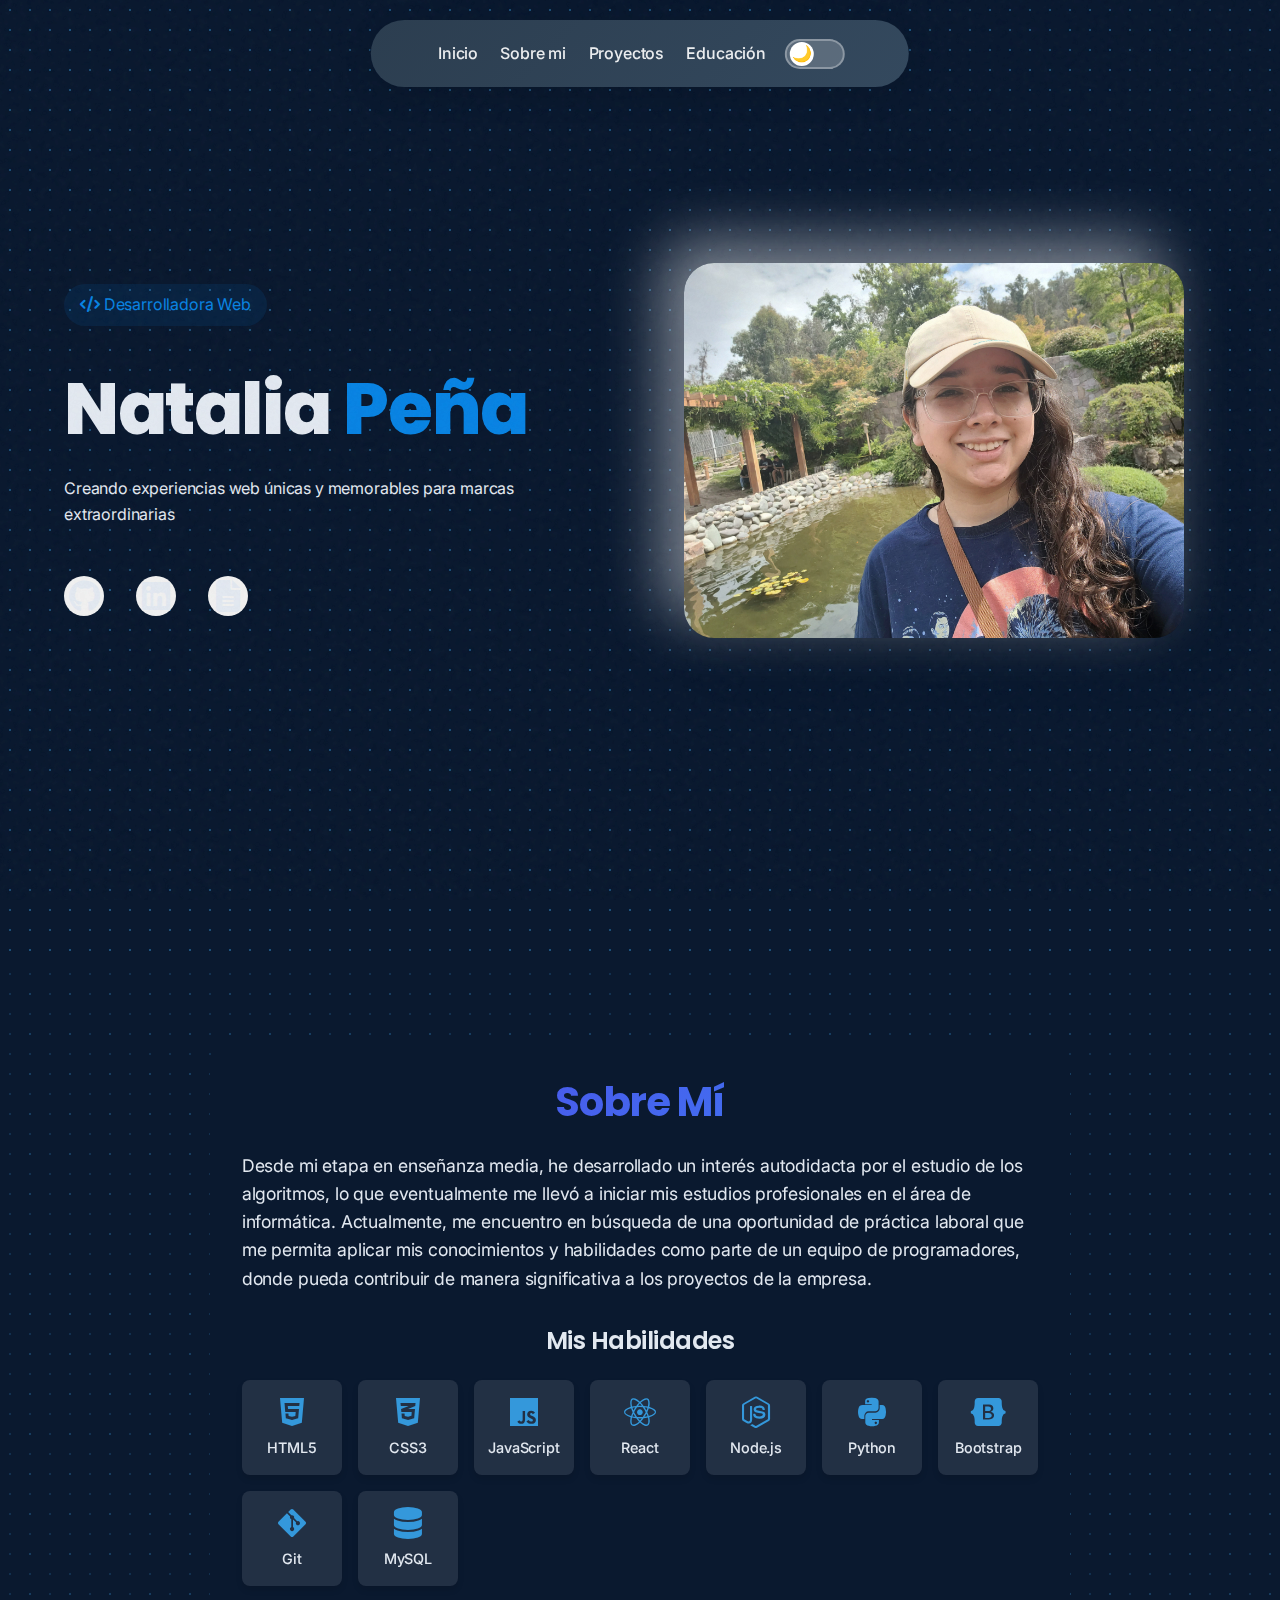
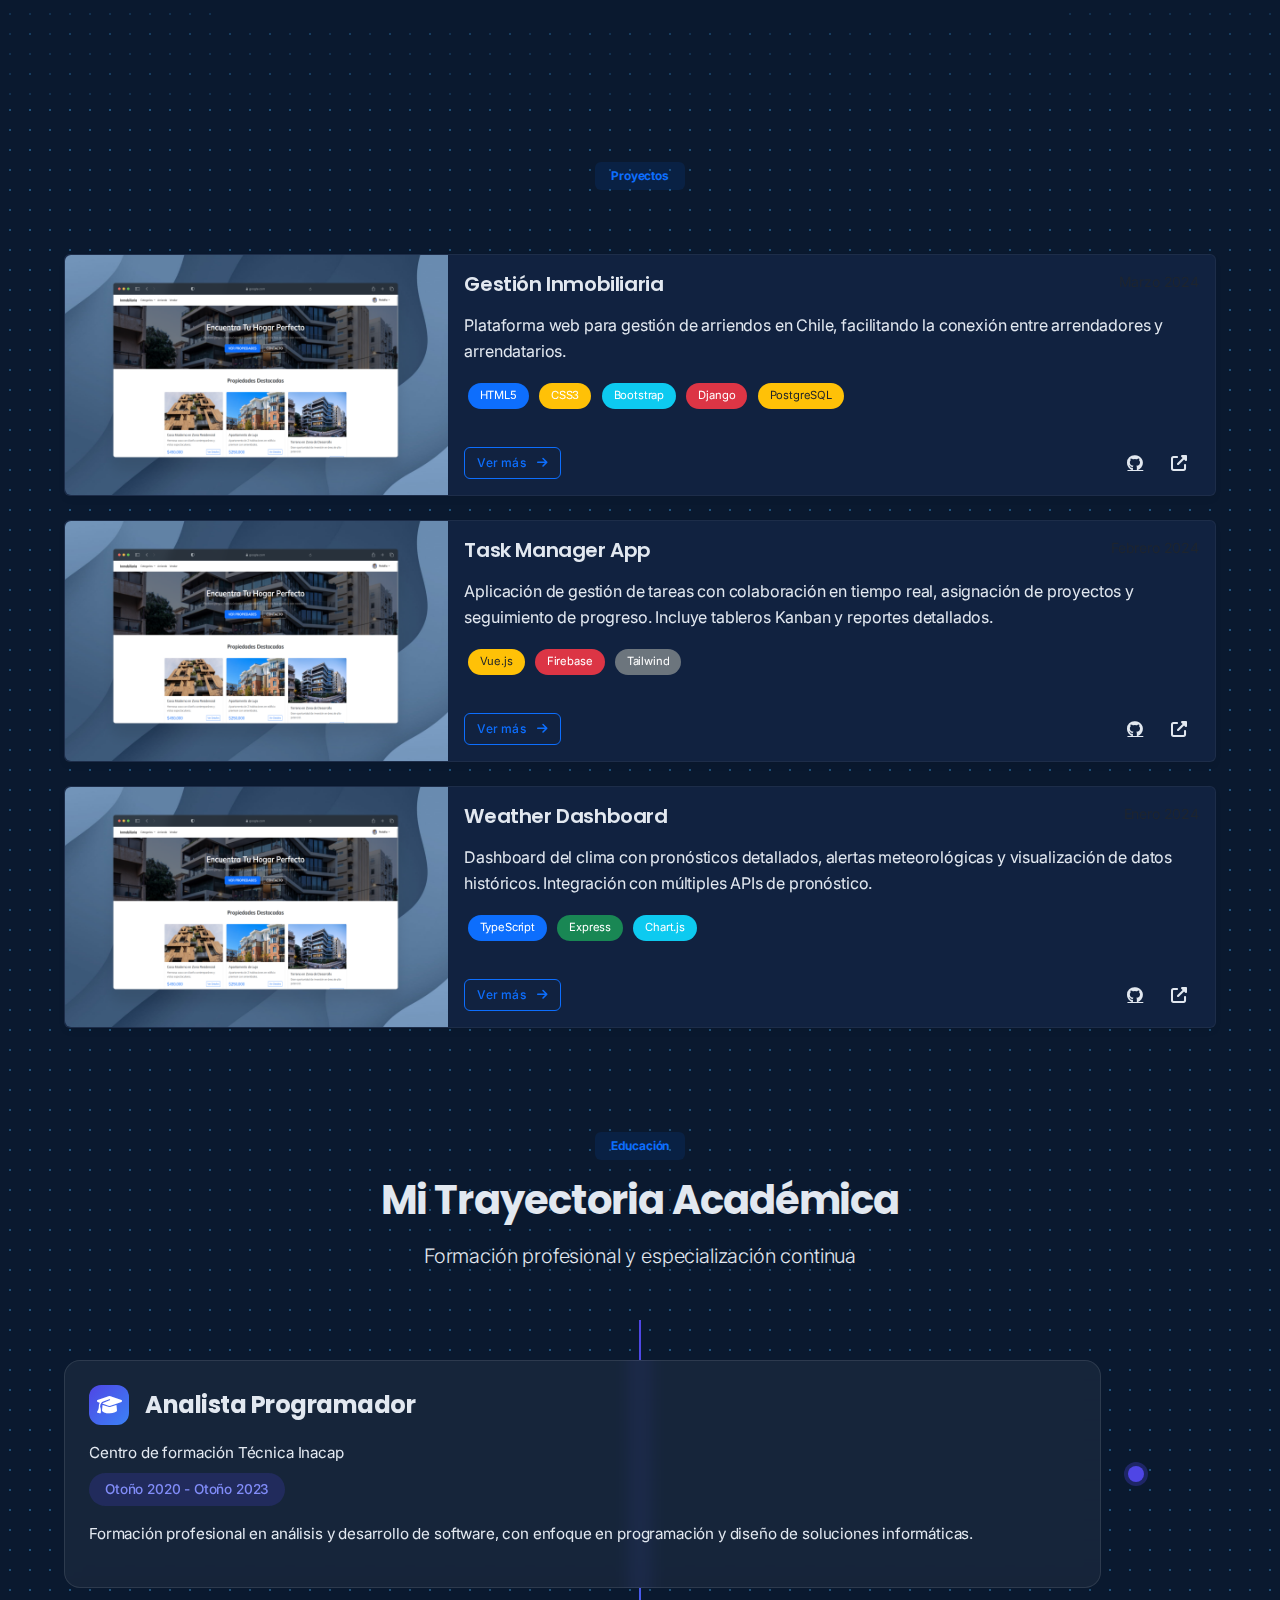
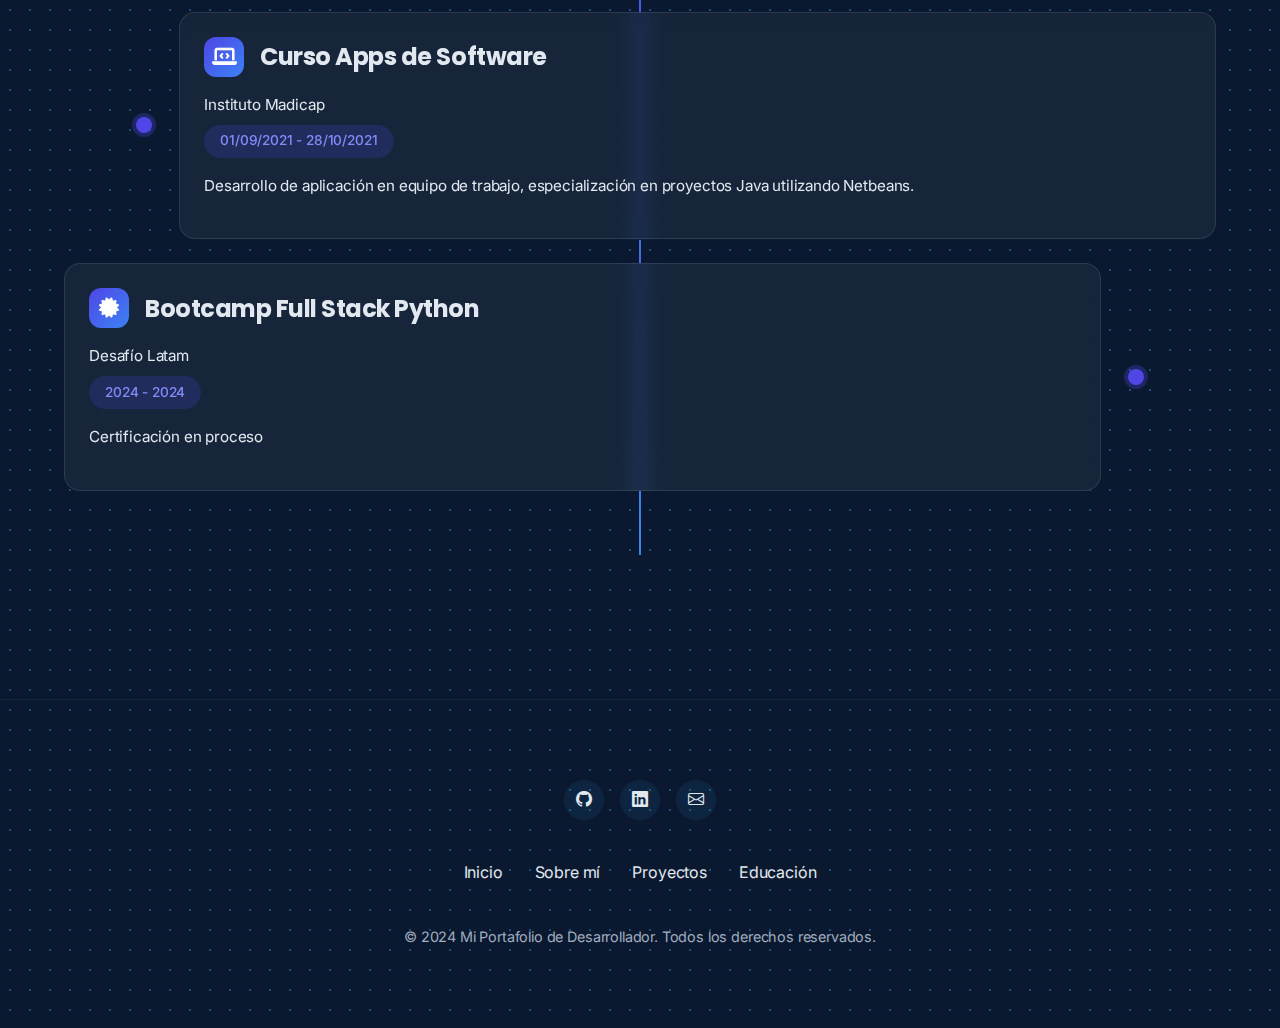
==== commit 38859036: "cambio de cards educación" ====
--- a/index.html
+++ b/index.html
@@ -487,22 +487,9 @@
                 <div class="education-card right">
                     <div class="d-flex align-items-center mb-3">
                         <div class="education-icon">
-                            <i class="fas fa-certificate"></i>
-                        </div>
-                        <h4 class="mb-0 fw-bold">Bootcamp Full Stack Python</h4>
-                    </div>
-                    <p class="institution">Desafío Latam</p>
-                    <div class="education-period">2024 - 2024</div>
-                    <p class="education-description">
-                        Certificación en proceso
-                    </p>
-                </div>
-
-                <div class="education-card left">
-                    <div class="d-flex align-items-center mb-3">
-                        <div class="education-icon">
                             <i class="fas fa-laptop-code"></i>
                         </div>
+
                         <h4 class="mb-0 fw-bold">Curso Apps de Software</h4>
                     </div>
                     <p class="institution">Instituto Madicap</p>
@@ -511,6 +498,23 @@
                         Desarrollo de aplicación en equipo de trabajo, especialización en proyectos Java utilizando
                         Netbeans.
                     </p>
+
+
+                </div>
+
+                <div class="education-card left">
+                    <div class="d-flex align-items-center mb-3">
+                        <div class="education-icon">
+                            <i class="fas fa-certificate"></i>
+                        </div>
+                        <h4 class="mb-0 fw-bold">Bootcamp Full Stack Python</h4>
+                    </div>
+                    <p class="institution">Desafío Latam</p>
+                    <div class="education-period">2024 - 2024</div>
+                    <p class="education-description">
+                        Certificación en proceso
+                    </p>
+
                 </div>
             </div>
         </div>
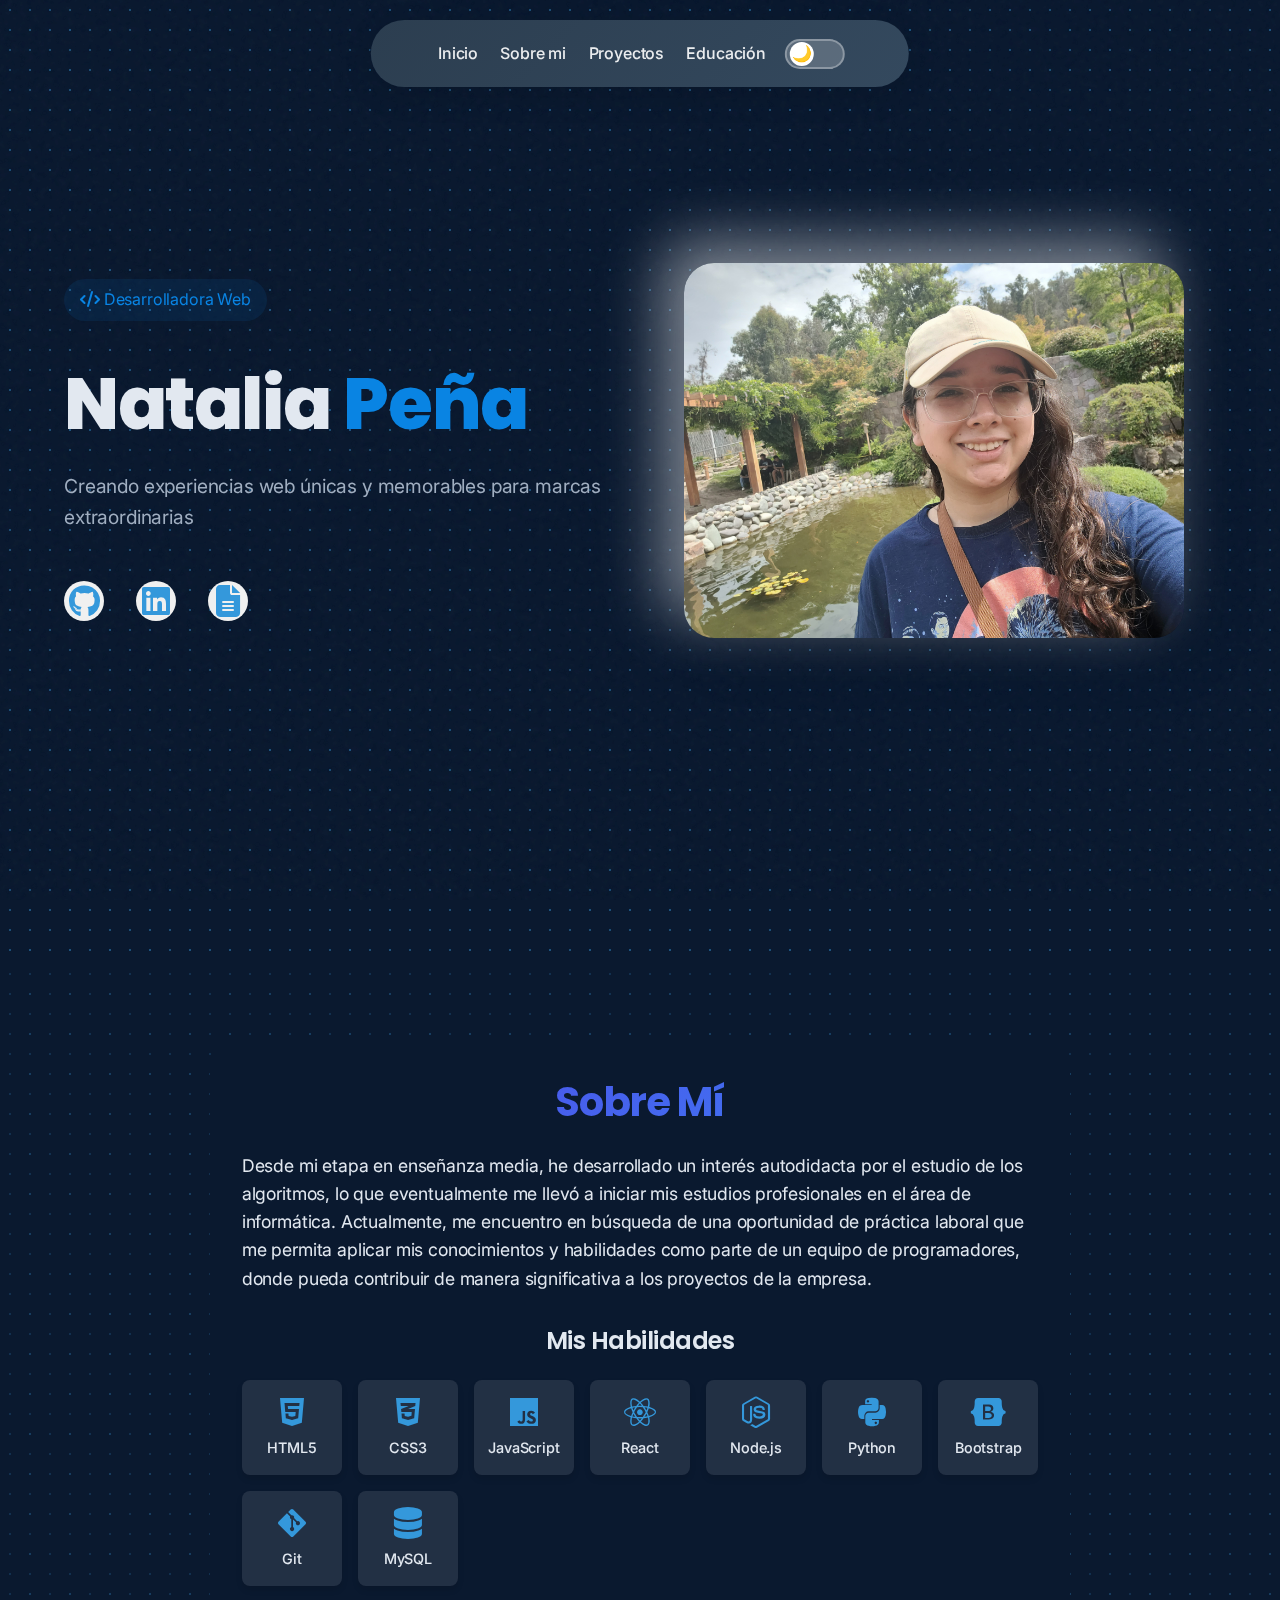
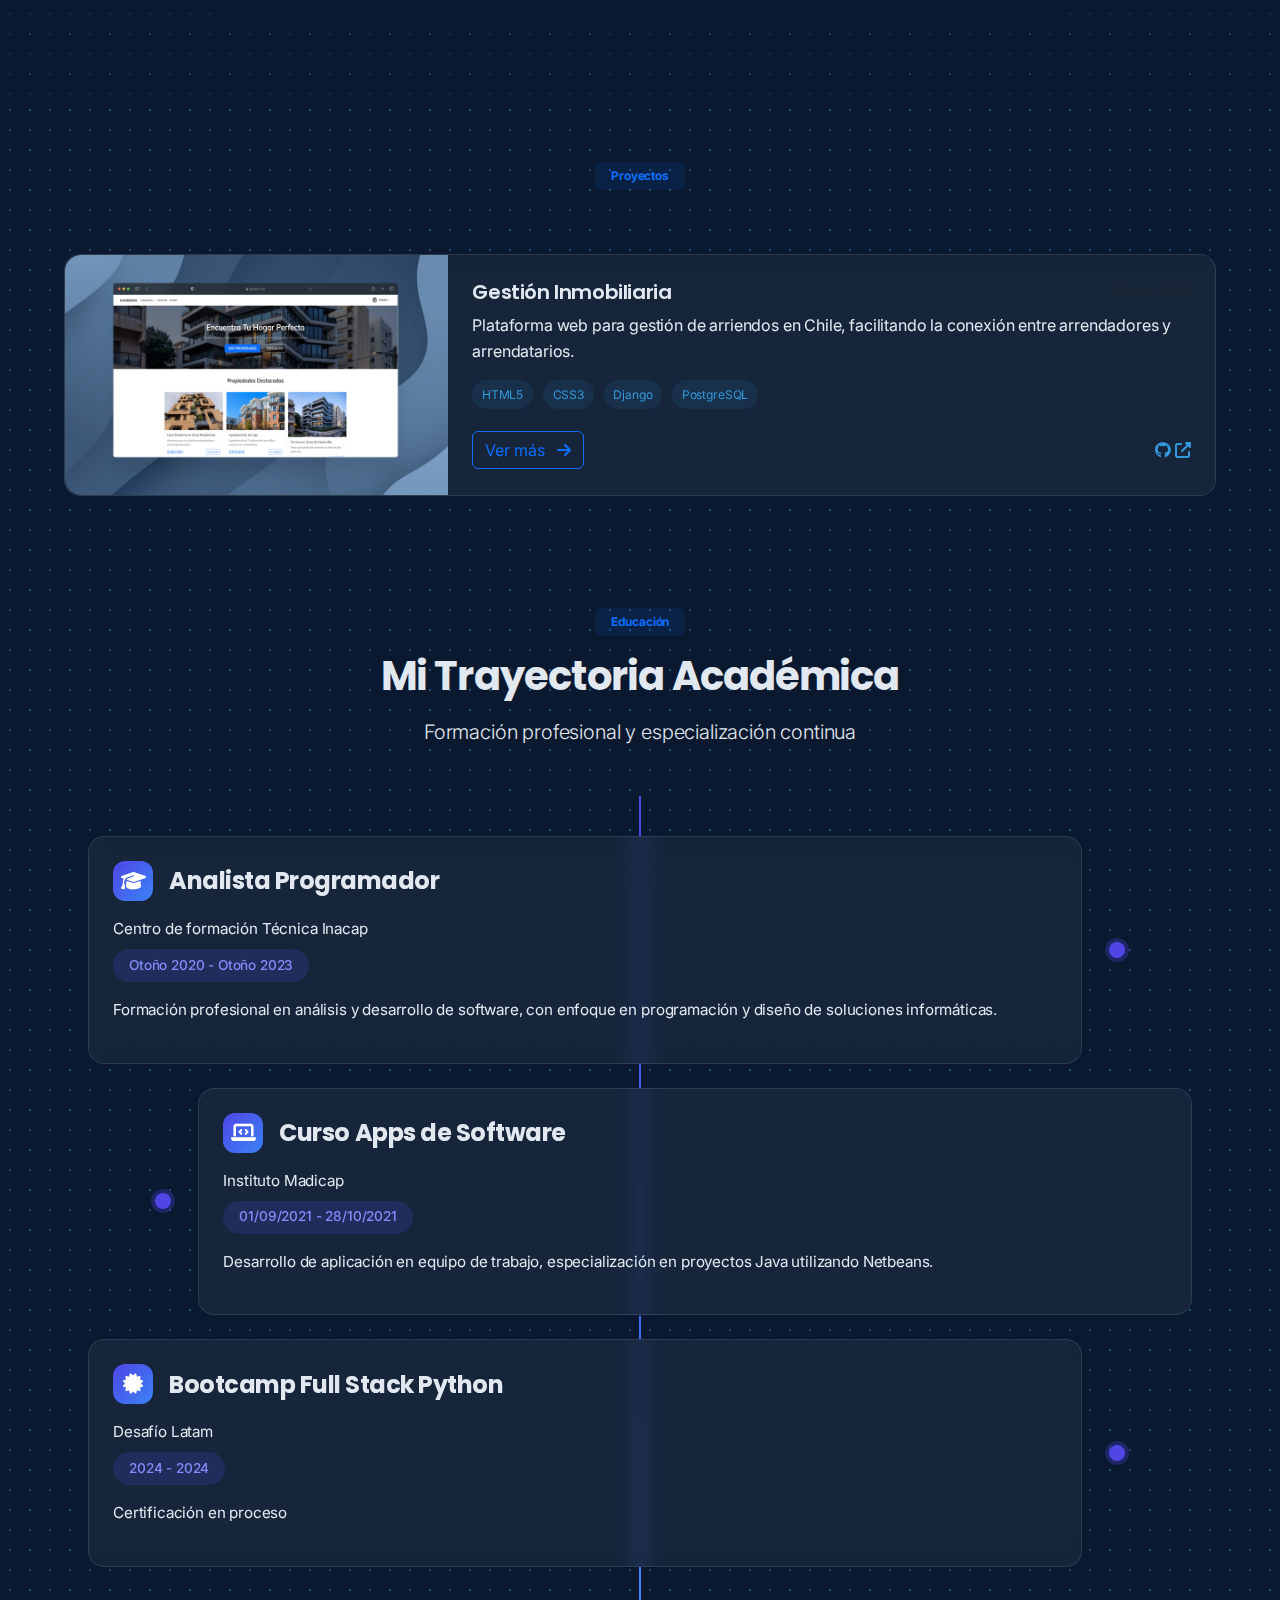
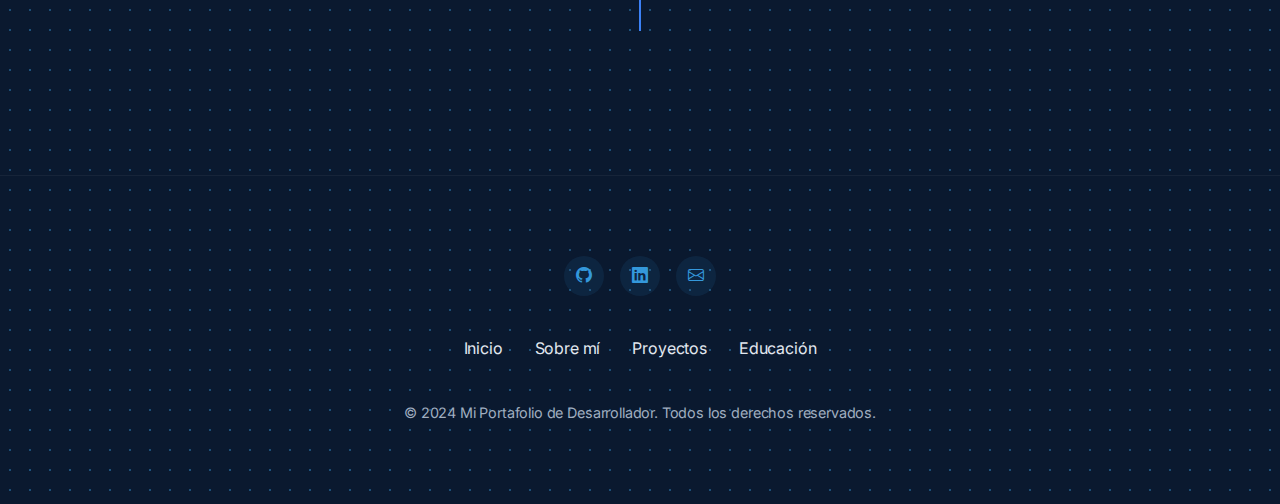
==== commit d21ce86b: "unificar cards" ====
--- a/index.html
+++ b/index.html
@@ -229,6 +229,8 @@
 
 
 
+
+
     <!-- Seccion cards de proyectos -->
     <div id="proyectos" class="container mt-5">
         <!-- Header with Search -->
@@ -237,154 +239,60 @@
             <!-- <h2 class="display-6 fw-bold mb-3">Proyectos</h2> -->
             <!-- <p class="lead text-gray-300 mb-0">Formación profesional y especialización continua</p> -->
         </div>
-
-
-        <!-- Projects List -->
-        <div class="row">
-            <!-- Project Card 1 -->
-            <div class="col-12">
-                <div class="card project-card">
-                    <div class="row g-0">
-                        <div class="col-md-4">
-                            <div class="image-container">
-                                <img src="assets/img/203.png" class="project-image w-100" alt="E-Commerce Platform">
-                            </div>
-                        </div>
-                        <div class="col-md-8">
-                            <div class="card-body d-flex flex-column h-100">
-                                <div class="d-flex justify-content-between align-items-start mb-2">
-                                    <h5 class="card-title">Gestión Inmobiliaria</h5>
-                                    <span class="text-muted small">Marzo 2024</span>
-                                </div>
-                                <p class="card-text">Plataforma web para gestión de arriendos en Chile, facilitando la
-                                    conexión entre arrendadores y arrendatarios.</p>
-                                <div class="mb-3">
-                                    <span class="tech-badge bg-primary text-white">HTML5</span>
-                                    <span class="tech-badge bg-warning text-white">CSS3</span>
-                                    <span class="tech-badge bg-info text-white">Bootstrap</span>
-
-                                    <!-- Backend -->
-                                    <span class="tech-badge bg-danger text-white">Django</span>
-
-                                    <!-- Database -->
-                                    <span class="tech-badge bg-warning text-dark">PostgreSQL</span>
-                                </div>
-                                <div class="mt-auto d-flex justify-content-between align-items-center">
-                                    <button class="btn btn-outline-primary" data-bs-toggle="modal"
-                                        data-bs-target="#projectModal1" onclick="openModal()">
-                                        Ver más <i class="fas fa-arrow-right ms-2"></i>
-                                    </button>
-                                    <div class="project-links">
-                                        <a href="#"><i class="fab fa-github"></i></a>
-                                        <a href="#"><i class="fas fa-external-link-alt"></i></a>
-                                    </div>
-                                </div>
-                            </div>
-                        </div>
-                    </div>
-                </div>
-            </div>
-
-            <!-- Project Card 2 -->
-            <div class="col-12">
-                <div class="card project-card">
-                    <div class="row g-0">
-                        <div class="col-md-4">
-                            <div class="image-container">
-                                <img src="assets/img/203.png" class="project-image w-100" alt="Task Manager">
-                            </div>
-                        </div>
-                        <div class="col-md-8">
-                            <div class="card-body d-flex flex-column h-100">
-                                <div class="d-flex justify-content-between align-items-start mb-2">
-                                    <h5 class="card-title">Task Manager App</h5>
-                                    <span class="text-muted small">Febrero 2024</span>
-                                </div>
-                                <p class="card-text">Aplicación de gestión de tareas con colaboración en tiempo
-                                    real,
-                                    asignación de proyectos y seguimiento de progreso. Incluye tableros Kanban y
-                                    reportes detallados.</p>
-                                <div class="mb-3">
-                                    <span class="tech-badge bg-warning text-dark">Vue.js</span>
-                                    <span class="tech-badge bg-danger text-white">Firebase</span>
-                                    <span class="tech-badge bg-secondary text-white">Tailwind</span>
-                                </div>
-                                <div class="mt-auto d-flex justify-content-between align-items-center">
-                                    <button class="btn btn-outline-primary" data-bs-toggle="modal"
-                                        data-bs-target="#projectModal1" onclick="openModal()">
-                                        Ver más <i class="fas fa-arrow-right ms-2"></i>
-                                    </button>
-                                    <div class="project-links">
-                                        <a href="#"><i class="fab fa-github"></i></a>
-                                        <a href="#"><i class="fas fa-external-link-alt"></i></a>
-                                    </div>
-                                </div>
-                            </div>
-                        </div>
-                    </div>
-                </div>
-            </div>
-
-            <!-- Project Card 3 -->
-            <div class="col-12">
-                <div class="card project-card">
-                    <div class="row g-0">
-                        <div class="col-md-4">
-                            <div class="image-container">
-                                <img src="assets/img/203.png" class="project-image w-100" alt="Weather Dashboard">
-                            </div>
-                        </div>
-                        <div class="col-md-8">
-                            <div class="card-body d-flex flex-column h-100">
-                                <div class="d-flex justify-content-between align-items-start mb-2">
-                                    <h5 class="card-title">Weather Dashboard</h5>
-                                    <span class="text-muted small">Enero 2024</span>
-                                </div>
-                                <p class="card-text">Dashboard del clima con pronósticos detallados, alertas
-                                    meteorológicas y visualización de datos históricos. Integración con
-                                    múltiples APIs
-                                    de pronóstico.</p>
-                                <div class="mb-3">
-                                    <span class="tech-badge bg-primary text-white">TypeScript</span>
-                                    <span class="tech-badge bg-success text-white">Express</span>
-                                    <span class="tech-badge bg-info text-white">Chart.js</span>
-                                </div>
-                                <div class="mt-auto d-flex justify-content-between align-items-center">
-                                    <button class="btn btn-outline-primary" data-bs-toggle="modal"
-                                        data-bs-target="#projectModal1" onclick="openModal()">
-                                        Ver más <i class=" fas fa-arrow-right ms-2"></i>
-                                    </button>
-                                    <!-- <button class="btn btn-primary" onclick="openModal()">Abrir Proyecto</button> -->
-                                    <div class="project-links">
-                                        <a href="#"><i class="fab fa-github"></i></a>
-                                        <a href="#"><i class="fas fa-external-link-alt"></i></a>
-                                    </div>
-                                </div>
-                            </div>
-                        </div>
-                    </div>
-                </div>
-            </div>
-        </div>
-
-        <!-- Modales -->
+        <!-- Project Card -->
+        <div class="project-card">
+            <div class="row g-0">
+                <div class="col-md-4">
+                    <div class="image-container">
+                        <img src="assets/img/203.png" alt="Project Image" class="project-image">
+                    </div>
+                </div>
+                <div class="col-md-8">
+                    <div class="project-content">
+                        <div class="d-flex justify-content-between align-items-start mb-2">
+                            <h5 class="card-title">Gestión Inmobiliaria</h5>
+                            <span class="text-muted small">Marzo 2024</span>
+                        </div>
+                        <p>Plataforma web para gestión de arriendos en Chile, facilitando la conexión entre arrendadores
+                            y arrendatarios.</p>
+                        <div class="tech-stack mb-3">
+                            <span class="tech-badge">HTML5</span>
+                            <span class="tech-badge">CSS3</span>
+                            <span class="tech-badge">Django</span>
+                            <span class="tech-badge">PostgreSQL</span>
+                        </div>
+                        <div class="d-flex justify-content-between align-items-center">
+                            <button class="btn btn-outline-primary" onclick="openModal()">
+                                Ver más <i class="fas fa-arrow-right ms-2"></i>
+                            </button>
+                            <div class="project-links">
+                                <a href="#"><i class="fab fa-github"></i></a>
+                                <a href="#"><i class="fas fa-external-link-alt"></i></a>
+                            </div>
+                        </div>
+                    </div>
+                </div>
+            </div>
+        </div>
+
+        <!-- Modal -->
         <div class="elegant-modal" id="elegantModal">
             <div class="modal-content">
                 <button type="button" class="btn-close" onclick="closeModal()"></button>
-                <h5 class="modal-title">E-Commerce Platform</h5>
-
-                <div class="row g-4">
-                    <div class="col-md-6">
+                <h5 class="modal-title">Gestión Inmobiliaria</h5>
+
+                <div class="row g-4 align-items-center">
+                    <div class="col-lg-7">
                         <div id="projectCarousel" class="carousel slide" data-bs-ride="carousel">
                             <div class="carousel-inner">
                                 <div class="carousel-item active">
-                                    <img src="assets/img/Browsers.png" class="d-block w-100" alt="Screenshot 1">
+                                    <img src="assets/img/203.png" class="d-block w-100 " alt="Screenshot 1">
                                 </div>
                                 <div class="carousel-item">
-                                    <img src="assets/img/203.png" class="d-block w-100" alt="Screenshot 2">
+                                    <img src="assets/img/203.png" class="d-block w-100 " alt="Screenshot 2">
                                 </div>
                                 <div class="carousel-item">
-                                    <img src="assets/img/203.png" class="d-block w-100" alt="Screenshot 3">
+                                    <img src="assets/img/203.png" class="d-block w-100 " alt="Screenshot 3">
                                 </div>
                             </div>
                             <button class="carousel-control-prev" type="button" data-bs-target="#projectCarousel"
@@ -404,7 +312,7 @@
                         </div>
                     </div>
 
-                    <div class="col-md-6">
+                    <div class="col-lg-5">
                         <p class="mb-3" style="font-size: 0.875rem;">
                             Plataforma web para gestión de arriendos en Chile, facilitando la conexión entre
                             arrendadores y arrendatarios.
@@ -415,27 +323,20 @@
                             <li><i class="fas fa-check-circle"></i> Sistema de autenticación de usuarios</li>
                             <li><i class="fas fa-check-circle"></i> Publicación y gestión de propiedades</li>
                             <li><i class="fas fa-check-circle"></i> Sistema de búsqueda avanzada</li>
-                            <!-- <li><i class="fas fa-check-circle"></i> Integración con pasarela de pagos</li>
-                            <li><i class="fas fa-check-circle"></i> Sistema de notificaciones</li> -->
                         </ul>
 
                         <div class="d-flex flex-wrap mt-3">
-                            <span class="tech-badge bg-primary text-white">HTML5</span>
-                            <span class="tech-badge bg-warning text-white">CSS3</span>
-                            <span class="tech-badge bg-info text-white">Bootstrap</span>
-
-                            <!-- Backend -->
-                            <span class="tech-badge bg-danger text-white">Django</span>
-
-                            <!-- Database -->
-                            <span class="tech-badge bg-warning text-dark">PostgreSQL</span>
-                        </div>
-
+                            <span class="tech-badge">HTML5</span>
+                            <span class="tech-badge">CSS3</span>
+                            <span class="tech-badge">Bootstrap</span>
+                            <span class="tech-badge">Django</span>
+                            <span class="tech-badge">PostgreSQL</span>
+                        </div>
                     </div>
                 </div>
 
                 <div class="modal-actions">
-                    <a href="#" class="btn btn-outline-dark">
+                    <a href="#" class="btn btn-outline-primary">
                         <i class="fab fa-github me-1"></i>Ver Código
                     </a>
                     <a href="#" class="btn btn-primary">
@@ -445,80 +346,74 @@
             </div>
         </div>
 
-        <!-- Modal Proyecto 2 -->
-        <div class="modal fade" id="projectModal2" tabindex="-1" aria-hidden="true">
-            <!-- Similar estructura al Modal 1, pero con contenido específico del proyecto 2 -->
-        </div>
-
-        <!-- Modal Proyecto 3 -->
-        <div class="modal fade" id="projectModal3" tabindex="-1" aria-hidden="true">
-            <!-- Similar estructura al Modal 1, pero con contenido específico del proyecto 3 -->
-        </div>
-    </div>
-
-
-    <section id="educacion" class="education-section">
-        <div class="container">
-            <div class="text-center mb-5">
-                <span class="badge bg-primary bg-opacity-10 text-primary px-3 py-2 mb-3">Educación</span>
-                <h2 class="display-6 fw-bold mb-3">Mi Trayectoria Académica</h2>
-                <p class="lead text-gray-300 mb-0">Formación profesional y especialización continua</p>
-            </div>
-
-            <div class="timeline-container">
-                <div class="timeline-line"></div>
-
-                <div class="education-card left">
-                    <div class="d-flex align-items-center mb-3">
-                        <div class="education-icon">
-                            <i class="fas fa-graduation-cap"></i>
-                        </div>
-                        <h4 class="mb-0 fw-bold">Analista Programador</h4>
-                    </div>
-                    <p class="institution">Centro de formación Técnica Inacap</p>
-                    <div class="education-period">Otoño 2020 - Otoño 2023</div>
-                    <p class="education-description">
-                        Formación profesional en análisis y desarrollo de software, con enfoque en programación y diseño
-                        de soluciones
-                        informáticas.
-                    </p>
-                </div>
-
-                <div class="education-card right">
-                    <div class="d-flex align-items-center mb-3">
-                        <div class="education-icon">
-                            <i class="fas fa-laptop-code"></i>
-                        </div>
-
-                        <h4 class="mb-0 fw-bold">Curso Apps de Software</h4>
-                    </div>
-                    <p class="institution">Instituto Madicap</p>
-                    <div class="education-period">01/09/2021 - 28/10/2021</div>
-                    <p class="education-description">
-                        Desarrollo de aplicación en equipo de trabajo, especialización en proyectos Java utilizando
-                        Netbeans.
-                    </p>
-
-
-                </div>
-
-                <div class="education-card left">
-                    <div class="d-flex align-items-center mb-3">
-                        <div class="education-icon">
-                            <i class="fas fa-certificate"></i>
-                        </div>
-                        <h4 class="mb-0 fw-bold">Bootcamp Full Stack Python</h4>
-                    </div>
-                    <p class="institution">Desafío Latam</p>
-                    <div class="education-period">2024 - 2024</div>
-                    <p class="education-description">
-                        Certificación en proceso
-                    </p>
-
-                </div>
-            </div>
-        </div>
-    </section>
+
+
+
+
+
+        <section id="educacion" class="education-section">
+            <div class="container">
+                <div class="text-center mb-5">
+                    <span class="badge bg-primary bg-opacity-10 text-primary px-3 py-2 mb-3">Educación</span>
+                    <h2 class="display-6 fw-bold mb-3">Mi Trayectoria Académica</h2>
+                    <p class="lead text-gray-300 mb-0">Formación profesional y especialización continua</p>
+                </div>
+
+                <div class="timeline-container">
+                    <div class="timeline-line"></div>
+
+                    <div class="education-card left">
+                        <div class="d-flex align-items-center mb-3">
+                            <div class="education-icon">
+                                <i class="fas fa-graduation-cap"></i>
+                            </div>
+                            <h4 class="mb-0 fw-bold">Analista Programador</h4>
+                        </div>
+                        <p class="institution">Centro de formación Técnica Inacap</p>
+                        <div class="education-period">Otoño 2020 - Otoño 2023</div>
+                        <p class="education-description">
+                            Formación profesional en análisis y desarrollo de software, con enfoque en programación y
+                            diseño
+                            de soluciones
+                            informáticas.
+                        </p>
+                    </div>
+
+                    <div class="education-card right">
+                        <div class="d-flex align-items-center mb-3">
+                            <div class="education-icon">
+                                <i class="fas fa-laptop-code"></i>
+                            </div>
+
+                            <h4 class="mb-0 fw-bold">Curso Apps de Software</h4>
+                        </div>
+                        <p class="institution">Instituto Madicap</p>
+                        <div class="education-period">01/09/2021 - 28/10/2021</div>
+                        <p class="education-description">
+                            Desarrollo de aplicación en equipo de trabajo, especialización en proyectos Java utilizando
+                            Netbeans.
+                        </p>
+
+
+                    </div>
+
+                    <div class="education-card left">
+                        <div class="d-flex align-items-center mb-3">
+                            <div class="education-icon">
+                                <i class="fas fa-certificate"></i>
+                            </div>
+                            <h4 class="mb-0 fw-bold">Bootcamp Full Stack Python</h4>
+                        </div>
+                        <p class="institution">Desafío Latam</p>
+                        <div class="education-period">2024 - 2024</div>
+                        <p class="education-description">
+                            Certificación en proceso
+                        </p>
+
+                    </div>
+                </div>
+            </div>
+        </section>
 
     </div>
     <footer class="footer">
@@ -555,21 +450,27 @@
     <script src="https://cdn.jsdelivr.net/npm/bootstrap@5.3.0/dist/js/bootstrap.bundle.min.js"></script>
 
     <script>
+
         function openModal() {
-            document.getElementById('elegantModal').classList.add('show');
+            document.getElementById('elegantModal').style.display = 'block';
             document.body.style.overflow = 'hidden';
         }
 
         function closeModal() {
-            document.getElementById('elegantModal').classList.remove('show');
+            document.getElementById('elegantModal').style.display = 'none';
             document.body.style.overflow = 'auto';
         }
 
-        document.getElementById('elegantModal').addEventListener('click', function (e) {
-            if (e.target === this) {
+        // Close modal when clicking outside
+        window.onclick = function (event) {
+            const modal = document.getElementById('elegantModal');
+            if (event.target === modal) {
                 closeModal();
             }
-        });
+        }
+
+
+
 
         document.addEventListener('keydown', function (e) {
             if (e.key === 'Escape' && document.getElementById('elegantModal').classList.contains('show')) {
--- a/assets/styles/estilos.css
+++ b/assets/styles/estilos.css
@@ -211,48 +211,174 @@
 }
 
 /* Project Cards */
+/* Estilos base para todas las cards */
 .project-card {
-  transition: transform 0.3s ease, box-shadow 0.3s ease;
-  margin-bottom: 1.5rem;
-  color: var(--light-text);
-}
-
-.dark-mode .project-card {
-  color: var(--dark-text);
+  position: relative;
+  background: rgba(255, 255, 255, 0.05);
+  backdrop-filter: blur(10px);
+  border: 1px solid rgba(255, 255, 255, 0.1);
+  border-radius: 16px;
+  padding: 1.5rem;
+  margin-bottom: 2rem;
+  transition: all 0.3s ease;
+  color: inherit;
+}
+
+/* Hover effect para todas las cards */
+.project-card:hover {
+  transform: translateY(-5px);
+  box-shadow: 0 15px 30px rgba(0, 0, 0, 0.2);
+  background: rgba(255, 255, 255, 0.08);
+}
+
+/* Project card específicos */
+.project-card {
+  overflow: hidden;
+  padding: 0;
+}
+
+.project-card .row {
+  margin: 0;
+}
+
+.project-card .col-md-4 {
+  padding: 0;
+}
+
+.image-container {
+  height: 100%;
+  min-height: 240px;
 }
 
 .project-image {
+  width: 100%;
   height: 100%;
   object-fit: cover;
-  transition: transform 0.3s ease;
-  border-radius: 0.375rem 0 0 0.375rem;
-}
-
-.project-card:hover {
-  transform: translateY(-5px);
-  box-shadow: 0 10px 20px rgba(0, 0, 0, 0.1);
-}
-
-.project-card:hover .project-image {
-  transform: scale(1.05);
-}
-
-.image-container {
+  border-radius: 16px 0 0 16px;
+}
+
+.project-content {
+  padding: 1.5rem;
+}
+
+/* Modal styles */
+.elegant-modal {
+  display: none;
+  position: fixed;
+  top: 0;
+  left: 0;
+  width: 100%;
+  height: 100%;
+  background: rgba(0, 0, 0, 0.5);
+  backdrop-filter: blur(5px);
+  z-index: 1000;
+}
+
+/* .modal-content {
+            position: relative;
+            background: #fff;
+            width: 90%;
+            max-width: 900px;
+            margin: 2rem auto;
+            padding: 2rem;
+            border-radius: 16px;
+            box-shadow: 0 25px 50px -12px rgba(0, 0, 0, 0.25);
+        } */
+
+.modal-content {
+  position: relative;
+  background-color: white;
+  border-radius: 16px;
+  width: 100%;
+  max-width: 900px;
+  margin: 9rem auto;
+  padding: 2rem;
+  transform: scale(1);
+  transition: all 0.3s ease;
+  color: inherit;
+}
+
+.dark-mode .modal-content {
+  background: rgba(255, 255, 255, 0.05);
+  backdrop-filter: blur(10px);
+  border: 1px solid rgba(255, 255, 255, 0.1);
+  color: var(--dark-text);
+}
+
+.btn-close {
+  position: absolute;
+  right: 1rem;
+  top: 1rem;
+  z-index: 1;
+}
+
+.dark-mode .btn-close {
+  filter: invert(1);
+}
+
+.feature-list {
+  list-style: none;
+  padding-left: 0;
+  margin-bottom: 1rem;
+}
+
+.feature-list li {
+  padding: 0.75rem 0;
+  font-size: 0.95rem;
+  border-bottom: 1px solid rgba(255, 255, 255, 0.1);
+  display: flex;
+  align-items: center;
+}
+
+.feature-list li:last-child {
+  border-bottom: none;
+}
+
+.feature-list li i {
+  margin-right: 1rem;
+  color: #4f46e5;
+}
+
+/* .feature-list i {
+            color: var(--primary-color);
+            margin-right: 0.5rem;
+        } */
+
+.modal-actions {
+  display: flex;
+  justify-content: flex-end;
+  gap: 1rem;
+  margin-top: 2rem;
+  padding-top: 1rem;
+  border-top: 1px solid rgba(255, 255, 255, 0.1);
+}
+
+.carousel {
+  border-radius: 8px;
   overflow: hidden;
-  position: relative;
-  height: 240px;
 }
 
 @media (max-width: 767px) {
+  .project-image {
+    border-radius: 16px 16px 0 0;
+  }
+
   .image-container {
     height: 200px;
-  }
-
-  .project-image {
-    border-radius: 0.375rem 0.375rem 0 0;
-  }
-}
-
+    min-height: auto;
+  }
+
+  .modal-actions {
+    flex-direction: column;
+    gap: 0.5rem;
+  }
+
+  .modal-actions .btn {
+    width: 100%;
+  }
+}
+
+/* Tech badges */
 .tech-badge {
   font-size: 0.75rem;
   padding: 0.3rem 0.6rem;
@@ -260,311 +386,10 @@
   margin-bottom: 0.4rem;
   border-radius: 20px;
   display: inline-block;
-  transition: transform 0.2s ease;
-}
-
-.tech-badge:hover {
-  transform: translateY(-2px);
-}
-
-.project-links a {
-  padding: 0.5rem;
-  margin: 0 0.25rem;
-  border-radius: 50%;
-  transition: all 0.2s ease;
-  display: inline-flex;
-  align-items: center;
-  justify-content: center;
-}
-
-.project-links a:hover {
-  background-color: rgba(0, 0, 0, 0.1);
-  transform: translateY(-2px);
-}
-
-.search-container {
-  position: relative;
-  max-width: 300px;
-}
-
-.search-icon {
-  position: absolute;
-  left: 1rem;
-  top: 50%;
-  transform: translateY(-50%);
-  color: #6c757d;
-}
-
-.search-input {
-  padding-left: 2.5rem;
-  border-radius: 20px;
-}
-
-/* Modal Styles */
-.elegant-modal {
-  display: none;
-  position: fixed;
-  top: 0;
-  left: 0;
-  width: 100%;
-  height: 100%;
-  background-color: rgba(0, 0, 0, 0.4);
-  backdrop-filter: blur(3px);
-  z-index: 1050;
-  opacity: 0;
-  transition: opacity 0.2s ease-in-out;
-}
-
-.elegant-modal.show {
-  display: flex;
-  opacity: 1;
-}
-
-.modal-content {
-  background: #ffffff;
-  border: none;
-  border-radius: 8px;
-  box-shadow: 0 4px 15px rgba(0, 0, 0, 0.1);
-  transform: scale(0.8);
-  transition: transform 0.2s ease-in-out;
-  max-width: 90%;
-  width: 800px;
-  margin: auto;
-  position: relative;
-  padding: 1.5rem;
-  color: var(--light-text);
-}
-
-.dark-mode .modal-content {
-  background-color: var(--dark-card);
-  color: var(--dark-text);
-}
-
-.elegant-modal.show .modal-content {
-  transform: scale(1);
-}
-
-@media screen and (min-width: 1024px) {
-  .elegant-modal.show .modal-content {
-    transform: scale(1.7);
-  }
-}
-
-.btn-close {
-  position: absolute;
-  right: 1rem;
-  top: 1rem;
-  width: 20px;
-  height: 20px;
-  opacity: 0.5;
-  background: none;
-  border: none;
-  padding: 0;
-  cursor: pointer;
-  transition: opacity 0.2s ease;
-  z-index: 10;
-}
-
-.btn-close:hover {
-  opacity: 0.8;
-}
-
-.btn-close::before,
-.btn-close::after {
-  content: "";
-  position: absolute;
-  width: 1px;
-  height: 14px;
-  background-color: #2d3748;
-  top: 50%;
-  left: 50%;
-}
-
-.btn-close::before {
-  transform: translate(-50%, -50%) rotate(45deg);
-}
-
-.btn-close::after {
-  transform: translate(-50%, -50%) rotate(-45deg);
-}
-
-.modal-title {
-  font-size: 1.1rem;
-  font-weight: 600;
-  color: inherit;
-  margin-bottom: 1.5rem;
-}
-
-.carousel {
-  border-radius: 8px;
-  overflow: hidden;
-  margin-bottom: 1.5rem;
-}
-
-.carousel-item img {
-  height: 300px;
-  object-fit: cover;
-  border-radius: 8px;
-}
-
-.carousel-control-prev,
-.carousel-control-next {
-  width: 2.5rem;
-  height: 2.5rem;
-  background-color: rgba(0, 0, 0, 0.5);
-  border-radius: 50%;
-  top: 50%;
-  transform: translateY(-50%);
-}
-
-.carousel-indicators {
-  bottom: -2rem;
-}
-
-.feature-list {
-  list-style: none;
-  padding-left: 0;
-  margin-bottom: 1rem;
-}
-
-.feature-list li {
-  padding: 0.4rem 0;
-  font-size: 0.875rem;
-  color: inherit;
-  border-bottom: 1px solid rgba(0, 0, 0, 0.05);
-}
-
-.feature-list li:last-child {
-  border-bottom: none;
-}
-
-.feature-list li i {
-  margin-right: 0.5rem;
-  color: #3b82f6;
-}
-
-.tech-badge {
-  font-size: 0.7rem;
-  padding: 0.25rem 0.75rem;
-  border-radius: 15px;
-  margin: 0.2rem;
-  display: inline-block;
-}
-
-.modal-actions {
-  display: flex;
-  justify-content: flex-end;
-  gap: 0.5rem;
-  margin-top: 1rem;
-}
-
-.btn {
-  padding: 0.35rem 0.75rem;
-  border-radius: 6px;
-  font-size: 0.75rem;
-  font-weight: 500;
-  letter-spacing: 0.2px;
-}
-
-@media (max-width: 768px) {
-  .modal-content {
-    width: 95%;
-    padding: 1rem;
-  }
-
-  .carousel-item img {
-    height: 200px;
-  }
-
-  .feature-list li {
-    font-size: 0.8rem;
-  }
-}
-
-/* Estilos móviles mejorados */
-@media (max-width: 768px) {
-  .elegant-modal {
-    align-items: flex-end;
-  }
-
-  .modal-content {
-    /* width: 100%; */
-    max-width: 100%;
-    /* margin: 0; */
-    padding: 1rem;
-    /* border-radius: 15px 15px 0 0; */
-    max-height: 90vh;
-    overflow-y: auto;
-    transform: translateY(100%);
-  }
-
-  .elegant-modal.show .modal-content {
-    transform: translateY(0);
-  }
-
-  .modal-title {
-    font-size: 1rem;
-    margin-bottom: 1rem;
-  }
-
-  .carousel {
-    margin: -1rem -1rem 1rem -1rem;
-    border-radius: 15px 15px 0 0;
-  }
-
-  .carousel-item img {
-    height: 200px;
-  }
-
-  .carousel-control-prev,
-  .carousel-control-next {
-    width: 2rem;
-    height: 2rem;
-  }
-
-  .tech-badge {
-    font-size: 0.65rem;
-    padding: 0.2rem 0.5rem;
-    margin: 0.1rem;
-  }
-
-  .modal-actions {
-    position: sticky;
-    bottom: -1rem;
-    /* background: white; */
-    padding: 1rem;
-    margin: 1rem -1rem -1rem -1rem;
-    border-top: 1px solid rgba(0, 0, 0, 0.05);
-  }
-
-  .btn {
-    flex: 1;
-    text-align: center;
-    padding: 0.5rem;
-  }
-}
-
-/* Ajustes para pantallas muy pequeñas */
-@media (max-width: 360px) {
-  .modal-content {
-    padding: 0.75rem;
-  }
-
-  .carousel-item img {
-    height: 180px;
-  }
-
-  .feature-list li {
-    font-size: 0.75rem;
-  }
-
-  .btn {
-    font-size: 0.7rem;
-    padding: 0.4rem;
-  }
-}
-
-/* Hero section */
+  background: rgba(52, 152, 219, 0.1);
+  color: var(--primary-color);
+}
+
 /* Hero Sections Base */
 .hero-section-desktop,
 .hero-section-mobile {
@@ -573,6 +398,8 @@
   align-items: center;
   padding: 2rem 0;
   color: var(--light-text);
+  position: relative;
+  z-index: 1;
 }
 
 .dark-mode .hero-section-desktop,
@@ -580,15 +407,22 @@
   color: var(--dark-text);
 }
 
+.dark-mode a {
+  color: #3498db;
+}
+
+/* Content Wrappers */
 .content-wrapper-desktop,
 .content-wrapper-mobile {
   padding: 2rem 0;
+  animation: fadeIn 1s ease-out forwards;
 }
 
 .content-wrapper-mobile {
   text-align: center;
 }
 
+/* Hero Badge */
 .hero-badge {
   display: inline-block;
   padding: 0.5rem 1rem;
@@ -597,8 +431,14 @@
   border-radius: 50px;
   font-size: 1rem;
   margin-bottom: 1.5rem;
-}
-
+  transition: transform 0.3s ease;
+}
+
+.hero-badge:hover {
+  transform: translateY(-2px);
+}
+
+/* Hero Titles */
 .hero-title-desktop,
 .hero-title-mobile {
   font-size: 3.5rem;
@@ -611,6 +451,20 @@
   color: #0984e3;
 }
 
+/* Hero Subtitles */
+.hero-subtitle-desktop,
+.hero-subtitle-mobile {
+  font-size: 1.2rem;
+  color: var(--light-text-secondary);
+  line-height: 1.6;
+  margin-bottom: 2rem;
+}
+
+.dark-mode .hero-subtitle-desktop,
+.dark-mode .hero-subtitle-mobile {
+  color: var(--dark-text-secondary);
+}
+
 /* Social Icons */
 .social-icons-desktop,
 .social-icons-mobile {
@@ -638,6 +492,19 @@
   transition: all 0.3s ease;
 }
 
+.social-icon-desktop:hover,
+.social-icon-mobile:hover {
+  background: var(--primary-color);
+  color: white;
+  transform: translateY(-3px);
+}
+
+.social-icon-desktop:focus,
+.social-icon-mobile:focus {
+  outline: none;
+  box-shadow: 0 0 0 3px rgba(9, 132, 227, 0.3);
+}
+
 /* Profile Container */
 .profile-container-desktop,
 .profile-container-mobile {
@@ -646,6 +513,7 @@
   display: flex;
   justify-content: center;
   align-items: center;
+  animation: fadeIn 1s ease-out 0.3s backwards;
 }
 
 .hero-image-desktop,
@@ -706,11 +574,6 @@
     transition: transform 0.3s ease;
   }
 
-  .social-icon-desktop:hover {
-    color: #0984e3;
-    transform: translateY(-3px);
-  }
-
   .social-icon-desktop:hover::after {
     transform: scaleX(1);
   }
@@ -718,14 +581,54 @@
   .content-wrapper-desktop {
     max-width: 600px;
   }
-
-  .d-lg-flex {
-    display: flex;
-  }
-
-  .d-lg-none {
-    display: none;
-  }
+}
+
+/* Mobile Specific Styles */
+@media (max-width: 991.98px) {
+  .hero-section-mobile {
+    padding: 6rem 0 2rem;
+    text-align: center;
+  }
+
+  .hero-title-mobile {
+    font-size: 2.5rem;
+    margin-bottom: 1rem;
+  }
+
+  .hero-subtitle-mobile {
+    font-size: 1rem;
+  }
+
+  .profile-container-mobile {
+    margin-bottom: 2rem;
+  }
+
+  .hero-image-mobile {
+    max-width: 250px;
+    border-radius: 20px;
+    margin: 0 auto;
+  }
+}
+
+/* Animations */
+@keyframes fadeIn {
+  from {
+    opacity: 0;
+    transform: translateY(20px);
+  }
+  to {
+    opacity: 1;
+    transform: translateY(0);
+  }
+}
+
+/* Utility Classes */
+.d-lg-flex {
+  display: flex;
+}
+
+.d-lg-none {
+  display: none;
 }
 
 /* About Section */
@@ -1110,9 +1013,9 @@
 }
 
 /* Ajustes para los proyectos */
-.project-card {
+/* .project-card {
   margin-bottom: var(--element-margin);
-}
+} */
 
 /* Ajustes para la sección educación */
 .education-section {
